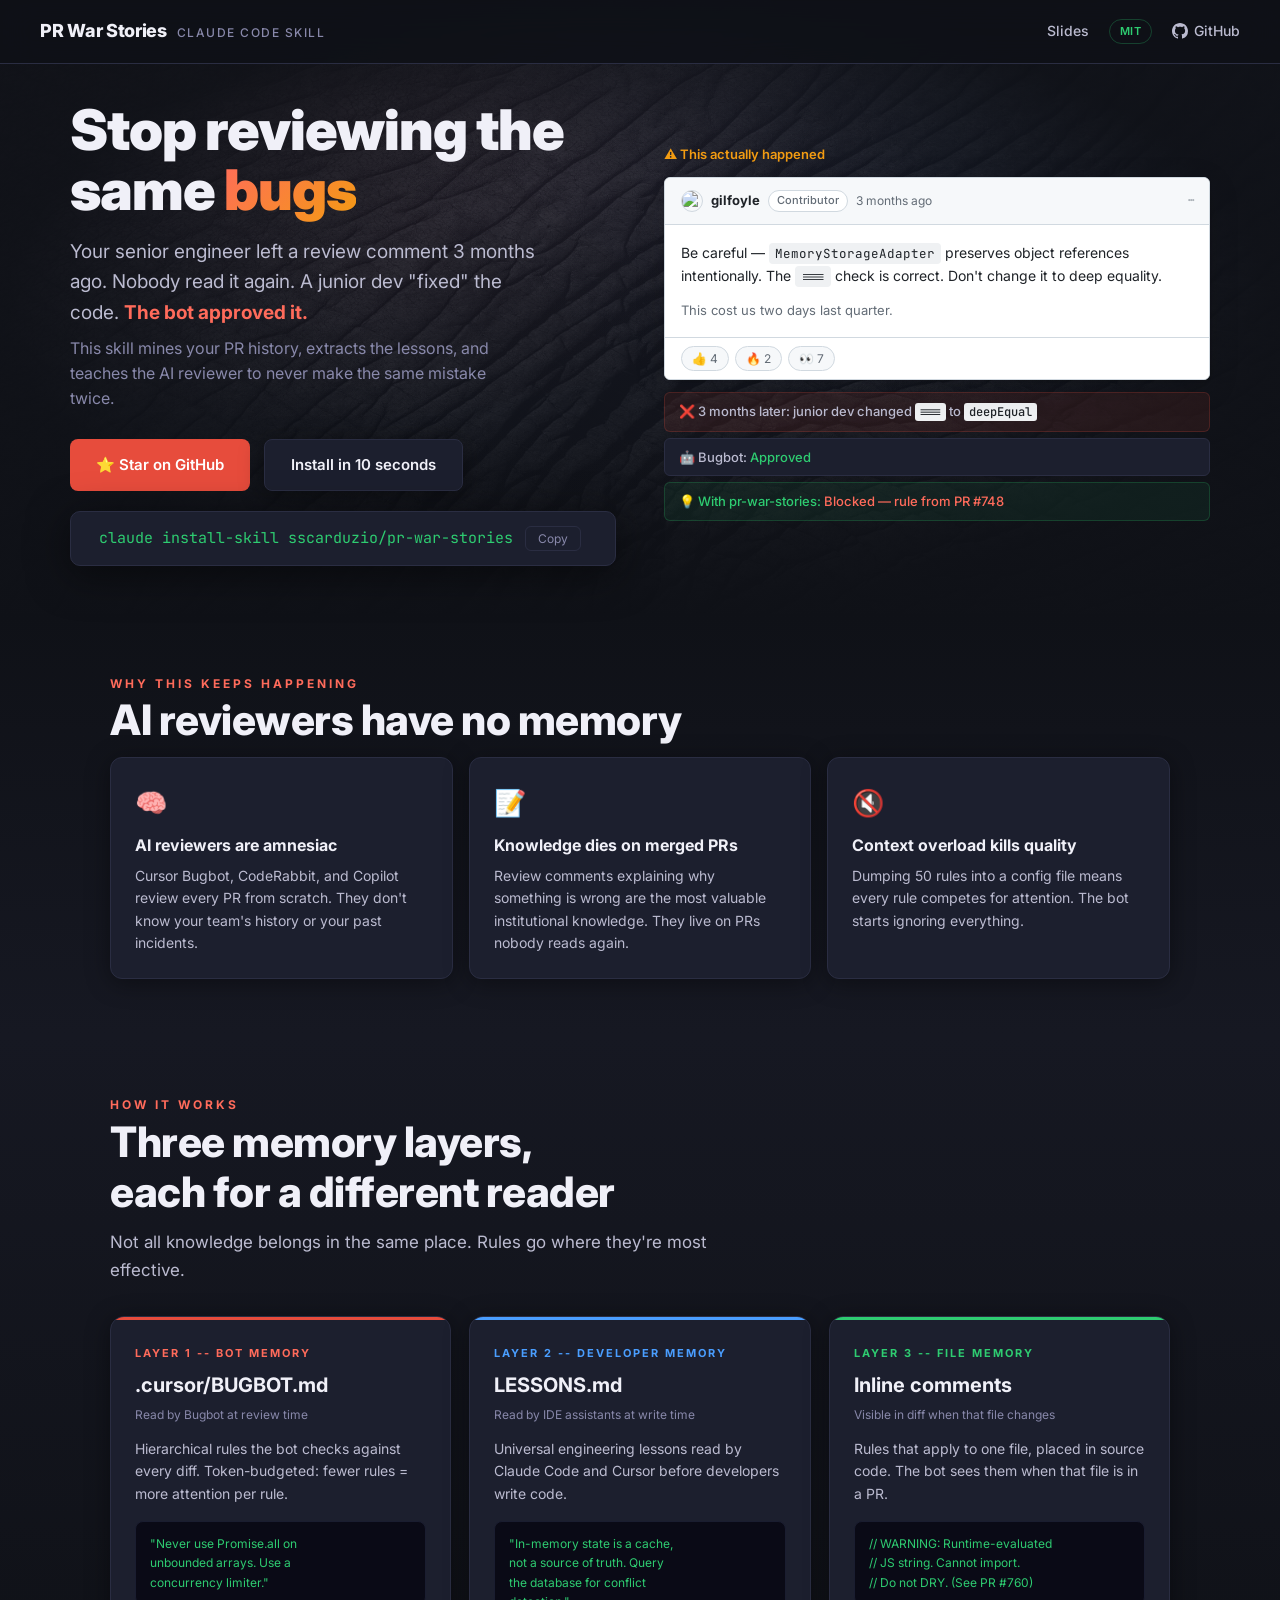
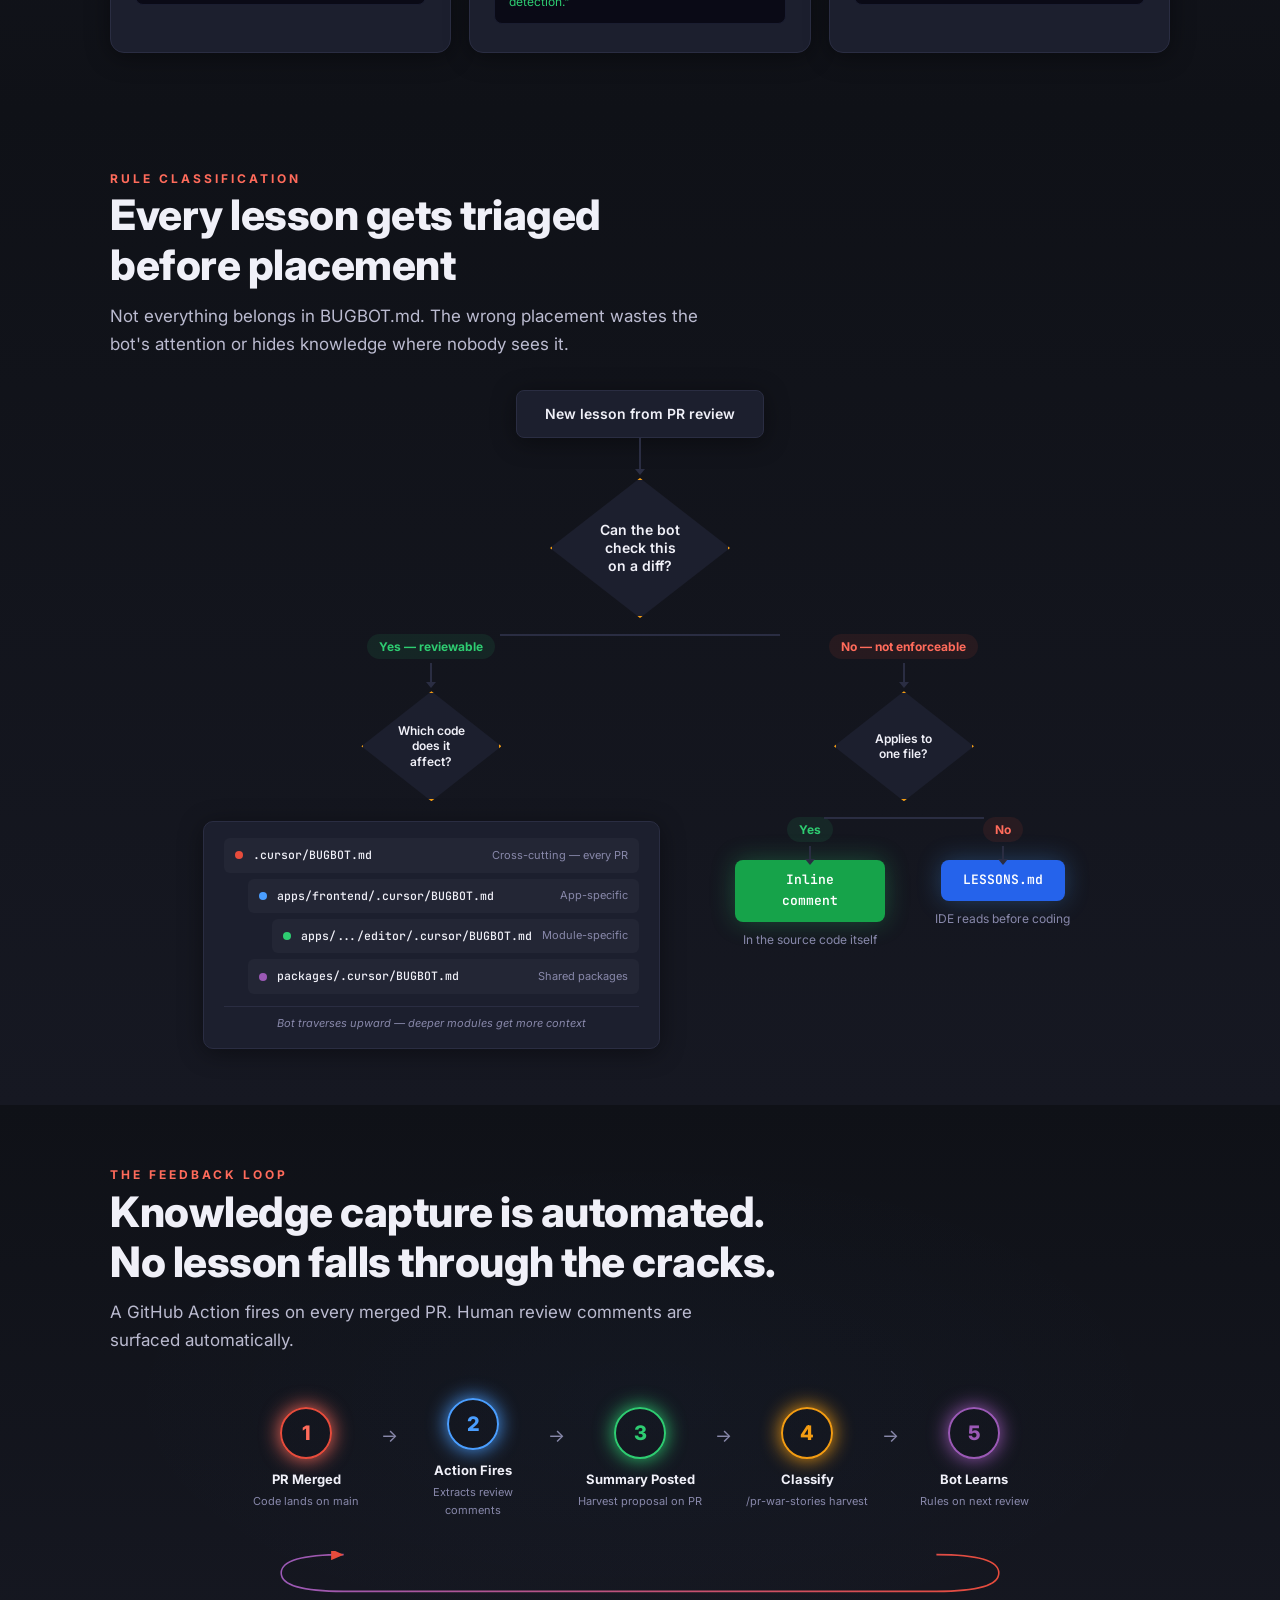
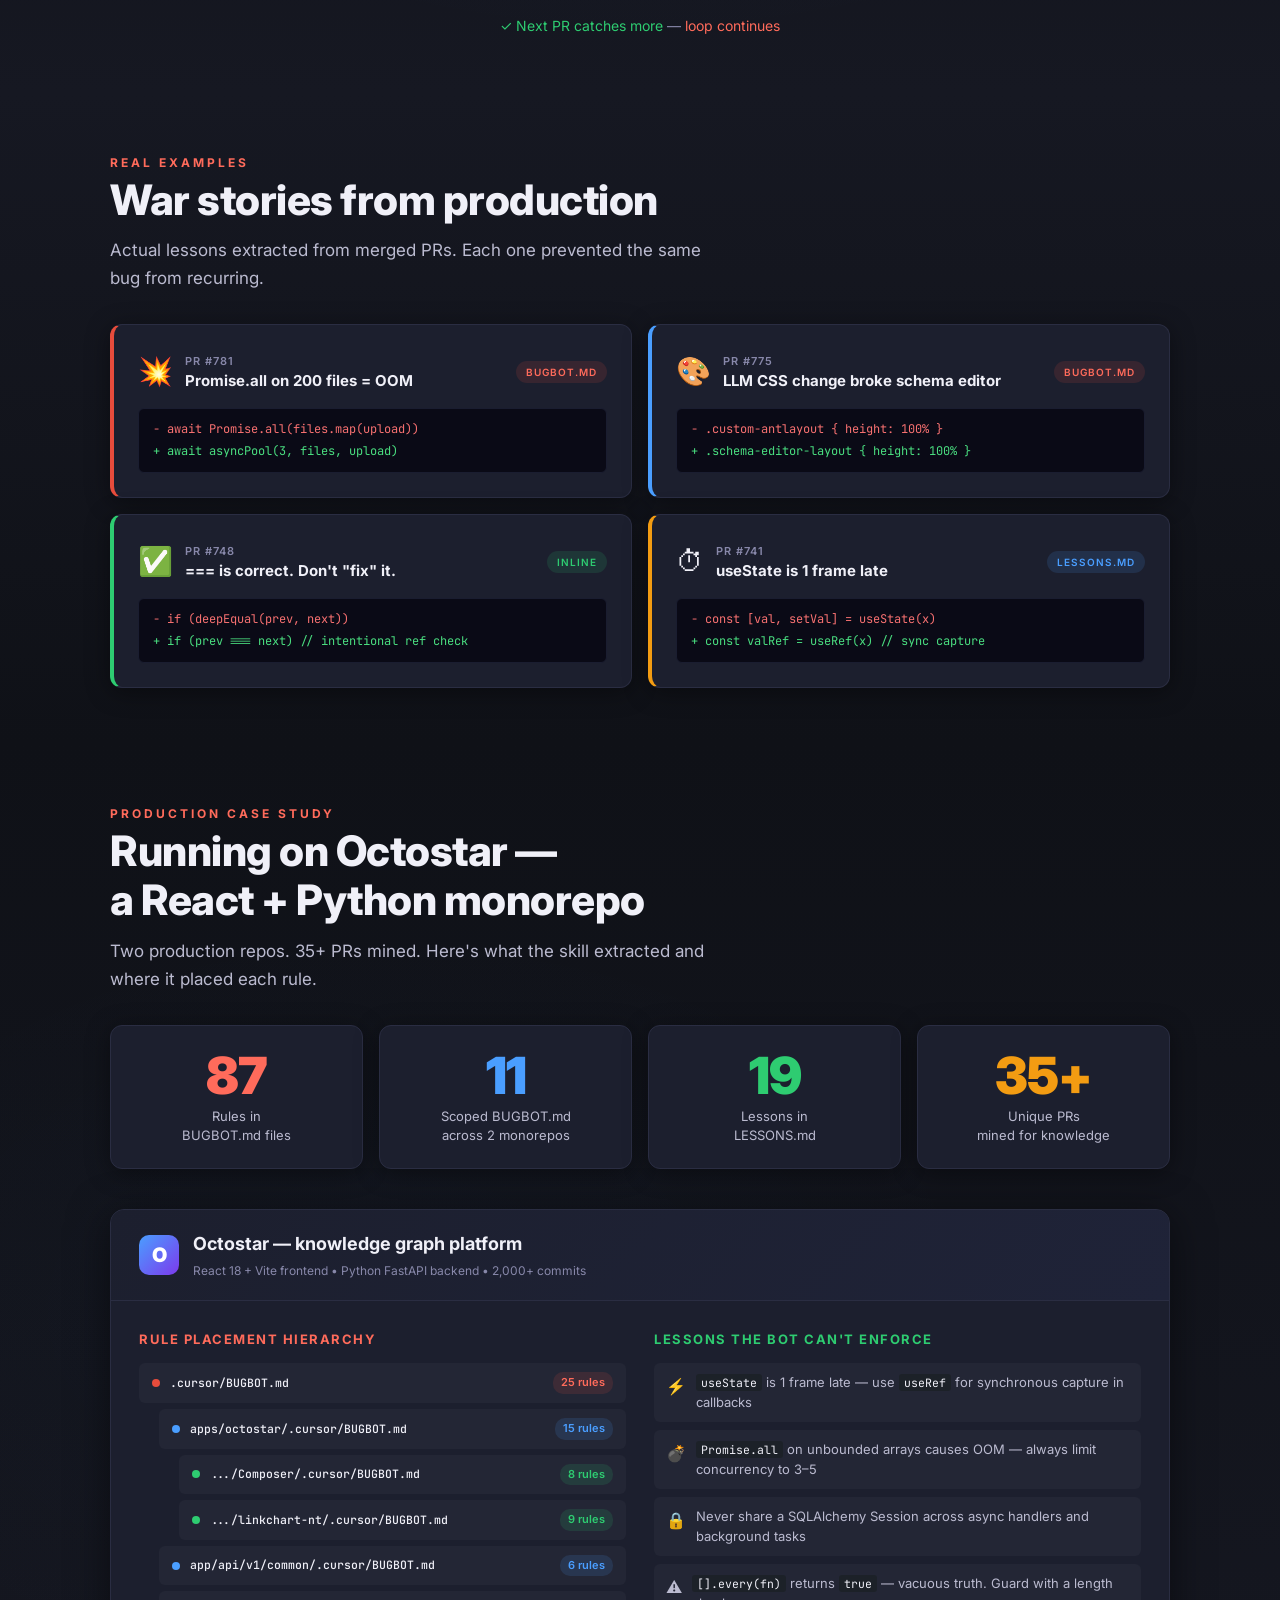
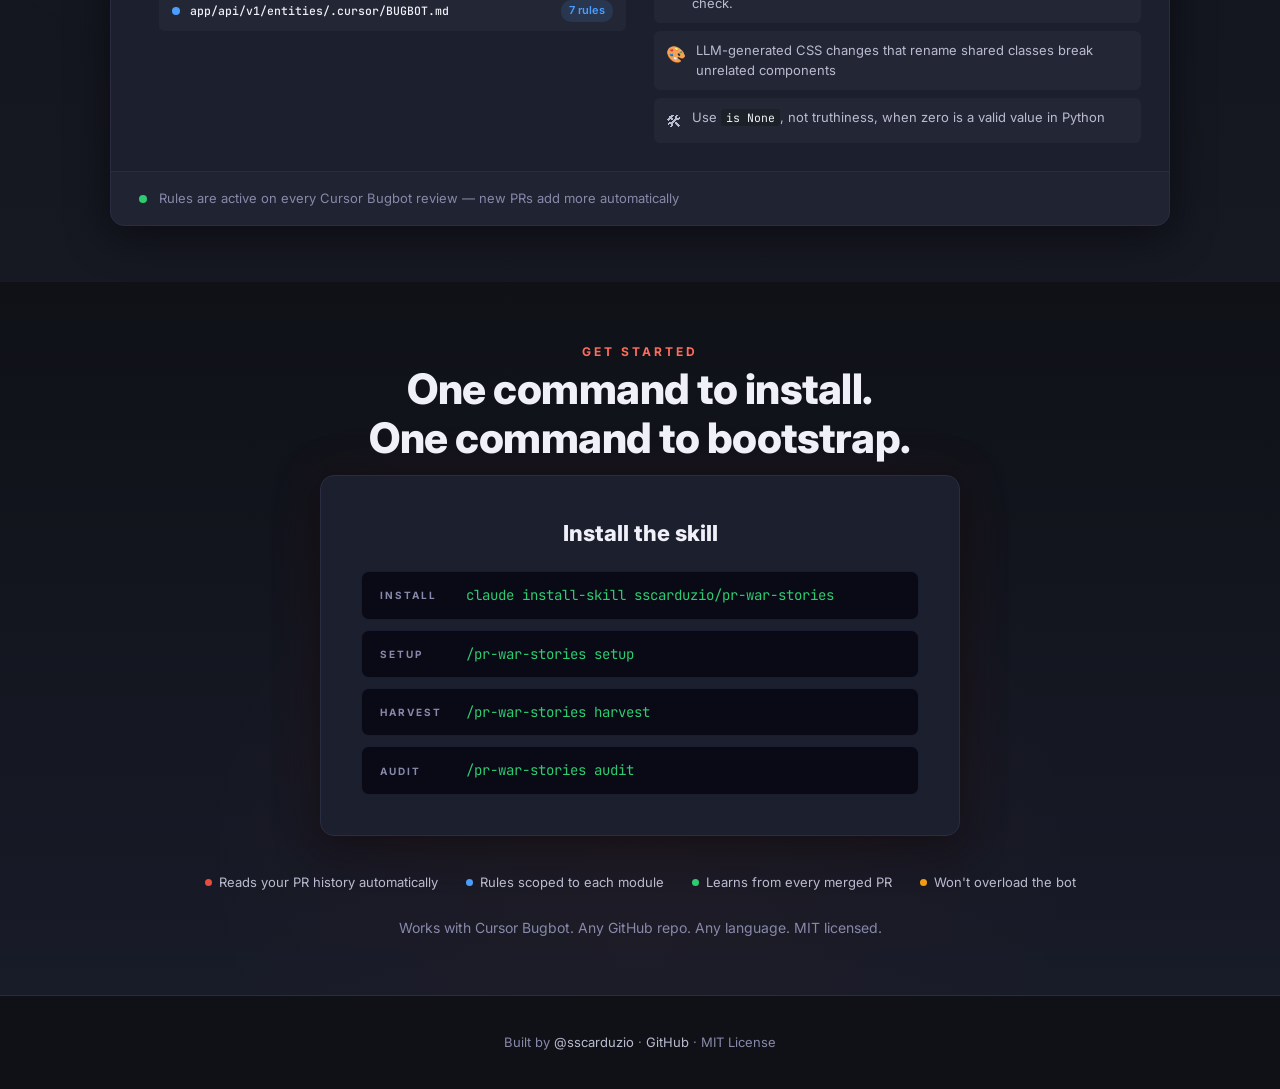
==== docs/index.html @ 87cedf01 "feat: add production case study section with real stats from Octostar - Update presentation slide 8 " ====
<!DOCTYPE html>
<html lang="en">
<head>
<meta charset="UTF-8">
<meta name="viewport" content="width=device-width, initial-scale=1.0">
<title>PR War Stories — Stop reviewing the same bugs</title>
<meta name="description" content="A Claude Code skill that mines your PR history for war stories and teaches your AI reviewer to never let the same bug happen twice.">
<meta property="og:title" content="PR War Stories">
<meta property="og:description" content="Your team already caught it in a PR comment. The AI reviewer approved it anyway. This fixes that -- permanently.">
<meta property="og:type" content="website">
<meta property="og:url" content="https://sscarduzio.github.io/pr-war-stories/">
<link rel="preconnect" href="https://fonts.googleapis.com">
<link href="https://fonts.googleapis.com/css2?family=Inter:wght@400;500;600;700;800;900&family=JetBrains+Mono:wght@400;500;600&display=swap" rel="stylesheet">
<style>
:root {
  --bg: #0f1117;
  --bg-mid: #161822;
  --bg-card: #1c1f2e;
  --bg-card-hover: #222538;
  --border: #2a2d42;
  --red: #e74c3c;
  --red-light: #ff6b5b;
  --blue: #4a9eff;
  --green: #2ecc71;
  --orange: #f39c12;
  --purple: #9b59b6;
  --text: #f0f0f8;
  --text-secondary: #bbbbd0;
  --text-dim: #8888aa;
  --shadow: 0 4px 24px rgba(0,0,0,0.4);
  --shadow-lg: 0 8px 40px rgba(0,0,0,0.5);
  --glow-red: 0 0 60px rgba(231,76,60,0.08);
}

* { margin: 0; padding: 0; box-sizing: border-box; }

body {
  font-family: 'Inter', -apple-system, sans-serif;
  background: var(--bg);
  color: var(--text);
  line-height: 1.6;
  overflow-x: hidden;
}

a { color: var(--blue); text-decoration: none; }
a:hover { text-decoration: underline; }
code, .mono { font-family: 'JetBrains Mono', monospace; }

/* ===== TOP NAV ===== */
.topnav {
  position: fixed;
  top: 0; left: 0; right: 0;
  z-index: 100;
  display: flex;
  align-items: center;
  justify-content: space-between;
  padding: 0 40px;
  height: 64px;
  background: rgba(15,17,23,0.85);
  backdrop-filter: blur(16px) saturate(1.4);
  border-bottom: 1px solid var(--border);
}

.topnav-logo {
  display: flex;
  align-items: baseline;
  gap: 10px;
  text-decoration: none;
}

.topnav-logo:hover { text-decoration: none; }

.topnav-logo .name {
  font-size: 18px;
  font-weight: 800;
  color: var(--text);
  letter-spacing: -0.3px;
}

.topnav-logo .sub {
  font-size: 12px;
  font-weight: 500;
  color: var(--text-dim);
  letter-spacing: 1.5px;
  text-transform: uppercase;
}

.topnav-right {
  display: flex;
  align-items: center;
  gap: 20px;
}

.topnav-right a {
  color: var(--text-secondary);
  font-size: 14px;
  font-weight: 500;
  display: inline-flex;
  align-items: center;
  gap: 6px;
}

.topnav-right a:hover { color: var(--text); text-decoration: none; }

.topnav-right .badge {
  font-size: 11px;
  font-weight: 600;
  color: var(--green);
  border: 1px solid #2ecc7144;
  padding: 3px 10px;
  border-radius: 100px;
  letter-spacing: 0.5px;
}

/* ===== HERO ===== */
.hero {
  padding: 100px 24px 48px;
  position: relative;
  background:
    radial-gradient(ellipse at 50% 50%, transparent 30%, rgba(15,17,23,0.92) 70%),
    radial-gradient(ellipse at 25% 0%, #e74c3c10 0%, transparent 50%),
    radial-gradient(ellipse at 75% 0%, #4a9eff08 0%, transparent 50%),
    linear-gradient(180deg, rgba(24,27,40,0.85) 0%, rgba(15,17,23,0.95) 100%),
    url('elephantskin.jpg') center/cover no-repeat;
}

.hero-split {
  max-width: 1140px;
  margin: 0 auto;
  display: grid;
  grid-template-columns: 1fr 1fr;
  gap: 48px;
  align-items: center;
}

.hero-left { display: flex; flex-direction: column; }
.hero-right { display: flex; flex-direction: column; gap: 12px; }

.hero-evidence-label {
  font-size: 13px;
  font-weight: 600;
  color: var(--orange);
}

.hero-verdict { display: flex; flex-direction: column; gap: 6px; }

.verdict-line {
  font-size: 13px;
  padding: 8px 14px;
  border-radius: 6px;
  font-weight: 500;
}

.verdict-line code {
  background: #eff1f3;
  border-radius: 3px;
  padding: 1px 5px;
  font-size: 12px;
  color: #1f2328;
}

.verdict-bad { background: #e74c3c18; color: var(--text-secondary); border: 1px solid #e74c3c33; }
.verdict-worse { background: var(--bg-card); color: var(--text-secondary); border: 1px solid var(--border); }
.verdict-fix { background: #2ecc7112; color: var(--green); border: 1px solid #2ecc7133; }

@media (max-width: 900px) {
  .hero-split { grid-template-columns: 1fr; gap: 32px; }
  .hero-left { align-items: center; text-align: center; }
}

.hero h1 {
  font-size: clamp(32px, 4.5vw, 56px);
  font-weight: 900;
  line-height: 1.08;
  margin-bottom: 16px;
  letter-spacing: -1px;
}

.hero h1 .highlight {
  background: linear-gradient(135deg, var(--red-light), var(--orange));
  -webkit-background-clip: text;
  -webkit-text-fill-color: transparent;
  background-clip: text;
}

.hero-sub {
  font-size: clamp(16px, 1.6vw, 19px);
  color: var(--text-secondary);
  max-width: 480px;
  margin-bottom: 8px;
  line-height: 1.6;
}

.hero-sub-sm {
  font-size: clamp(14px, 1.3vw, 16px);
  color: var(--text-dim);
  max-width: 440px;
  margin-bottom: 28px;
  line-height: 1.55;
}

.hero-cta {
  display: flex;
  gap: 14px;
  flex-wrap: wrap;
  margin-bottom: 20px;
}

.btn {
  display: inline-flex;
  align-items: center;
  gap: 8px;
  padding: 13px 26px;
  border-radius: 8px;
  font-size: 15px;
  font-weight: 600;
  border: none;
  cursor: pointer;
  transition: all 0.2s;
}

.btn-primary { background: var(--red); color: white; }
.btn-primary:hover { background: var(--red-light); text-decoration: none; }

.btn-secondary {
  background: var(--bg-card);
  color: var(--text);
  border: 1px solid var(--border);
  box-shadow: var(--shadow);
}
.btn-secondary:hover { border-color: var(--text-dim); text-decoration: none; }

.hero-install {
  background: var(--bg-card);
  border: 1px solid var(--border);
  border-radius: 10px;
  padding: 14px 28px;
  display: inline-flex;
  align-items: center;
  gap: 12px;
  box-shadow: var(--shadow-lg);
}

.hero-install code { font-size: 15px; color: var(--green); }

.hero-install .copy-btn {
  background: none;
  border: 1px solid var(--border);
  color: var(--text-dim);
  padding: 4px 12px;
  border-radius: 6px;
  cursor: pointer;
  font-size: 12px;
  font-family: 'Inter', sans-serif;
  transition: all 0.2s;
}
.hero-install .copy-btn:hover { border-color: var(--text-secondary); color: var(--text); }

/* ===== SECTIONS ===== */
section { padding: 56px 24px; }

.container { max-width: 1060px; margin: 0 auto; }

.section-label {
  font-size: 12px;
  font-weight: 700;
  letter-spacing: 3px;
  text-transform: uppercase;
  color: var(--red-light);
  margin-bottom: 10px;
}

.section-title {
  font-size: clamp(26px, 3.5vw, 42px);
  font-weight: 800;
  margin-bottom: 12px;
  line-height: 1.18;
  letter-spacing: -0.5px;
}

.section-desc {
  font-size: 17px;
  color: var(--text-secondary);
  max-width: 600px;
  margin-bottom: 32px;
  line-height: 1.65;
}

/* ===== PROBLEM ===== */
.problem-section {
  background: linear-gradient(180deg, var(--bg) 0%, var(--bg-mid) 100%);
}

/* GitHub PR comment — light theme simulation */
.gh-comment-wrapper {
  display: flex;
  gap: 28px;
  align-items: stretch;
  margin-bottom: 40px;
  max-width: 900px;
}

.gh-comment {
  flex: 1;
  border: 1px solid #d1d9e0;
  border-radius: 6px;
  background: #ffffff;
  overflow: hidden;
  box-shadow: 0 1px 3px rgba(0,0,0,0.08), 0 8px 32px rgba(0,0,0,0.12);
  position: relative;
}

/* The little triangle nub on the left */
.gh-comment::before {
  content: '';
  position: absolute;
  top: 18px;
  left: -8px;
  width: 14px;
  height: 14px;
  background: #f6f8fa;
  border-left: 1px solid #d1d9e0;
  border-bottom: 1px solid #d1d9e0;
  transform: rotate(45deg);
}

.gh-comment-header {
  display: flex;
  align-items: center;
  gap: 8px;
  padding: 10px 16px;
  background: #f6f8fa;
  border-bottom: 1px solid #d1d9e0;
  font-size: 13px;
  position: relative;
  z-index: 1;
}

.gh-avatar {
  width: 22px;
  height: 22px;
  border-radius: 50%;
  border: 1px solid #d1d9e0;
}

.gh-username {
  font-weight: 700;
  color: #1f2328;
}

.gh-badge {
  font-size: 11px;
  font-weight: 500;
  color: #636c76;
  border: 1px solid #d1d9e0;
  border-radius: 12px;
  padding: 1px 8px;
  background: #ffffff;
}

.gh-time {
  color: #636c76;
  font-size: 12px;
}

.gh-dots {
  margin-left: auto;
  color: #acb2b9;
  cursor: default;
  letter-spacing: -2px;
  font-size: 16px;
}

.gh-comment-body {
  padding: 16px;
  font-size: 14px;
  color: #1f2328;
  line-height: 1.65;
}

.gh-comment-body code {
  background: #eff1f3;
  border-radius: 4px;
  padding: 2px 6px;
  font-size: 12.5px;
  color: #1f2328;
}

.gh-comment-body .gh-aside-text {
  margin-top: 12px;
  color: #636c76;
  font-size: 13px;
}

.gh-comment-footer {
  padding: 8px 16px;
  border-top: 1px solid #d1d9e0;
  display: flex;
  gap: 6px;
  background: #ffffff;
}

.gh-reaction {
  font-size: 12px;
  color: #636c76;
  background: #f6f8fa;
  border: 1px solid #d1d9e0;
  border-radius: 100px;
  padding: 2px 10px;
  cursor: default;
  transition: border-color 0.15s;
}

.gh-reaction:hover { border-color: #0969da; }

/* Aside callout */
.gh-comment-aside {
  max-width: 240px;
  display: flex;
  flex-direction: column;
  justify-content: center;
  gap: 12px;
  padding: 20px 24px;
  background: var(--bg-card);
  border: 1px solid var(--border);
  border-left: 3px solid var(--red);
  border-radius: 8px;
  box-shadow: var(--shadow);
}

.gh-comment-aside svg { flex-shrink: 0; }

.gh-comment-aside p {
  font-size: 14px;
  color: var(--text-secondary);
  line-height: 1.6;
}

.gh-comment-aside code {
  background: #1c2128;
  border-radius: 3px;
  padding: 1px 5px;
  font-size: 12px;
  color: var(--text);
}

@media (max-width: 768px) {
  .gh-comment-wrapper { flex-direction: column; gap: 16px; }
  .gh-comment-aside { max-width: 100%; }
  .gh-comment::before { display: none; }
}

.problem-grid {
  display: grid;
  grid-template-columns: repeat(3, 1fr);
  gap: 16px;
}

@media (max-width: 768px) {
  .problem-grid { grid-template-columns: 1fr; }
}

.problem-card {
  background: var(--bg-card);
  border: 1px solid var(--border);
  border-radius: 12px;
  padding: 24px;
  box-shadow: var(--shadow);
  transition: all 0.25s ease;
}
.problem-card:hover {
  border-color: #e74c3c33;
  box-shadow: var(--shadow-lg), var(--glow-red);
  transform: translateY(-2px);
}

.problem-card .emoji { font-size: 26px; margin-bottom: 10px; }
.problem-card h3 { font-size: 16px; font-weight: 700; margin-bottom: 6px; }
.problem-card p { font-size: 14px; color: var(--text-secondary); line-height: 1.6; }

/* ===== HOW IT WORKS ===== */
.how-section {
  background: linear-gradient(180deg, var(--bg-mid) 0%, var(--bg) 100%);
}

.layers-grid {
  display: grid;
  grid-template-columns: repeat(3, 1fr);
  gap: 18px;
}

@media (max-width: 768px) {
  .layers-grid { grid-template-columns: 1fr; }
}

.layer-card {
  background: var(--bg-card);
  border: 1px solid var(--border);
  border-radius: 14px;
  padding: 28px 24px;
  position: relative;
  overflow: hidden;
  box-shadow: var(--shadow);
  transition: all 0.25s ease;
}
.layer-card:hover {
  transform: translateY(-3px);
  box-shadow: var(--shadow-lg);
  border-color: #4a9eff33;
}

.layer-card::before {
  content: '';
  position: absolute;
  top: 0; left: 0; right: 0;
  height: 3px;
}

.layer-card.l1::before { background: var(--red); }
.layer-card.l2::before { background: var(--blue); }
.layer-card.l3::before { background: var(--green); }

.layer-card .layer-num {
  font-size: 11px;
  font-weight: 700;
  letter-spacing: 2px;
  text-transform: uppercase;
  margin-bottom: 6px;
}

.layer-card.l1 .layer-num { color: var(--red-light); }
.layer-card.l2 .layer-num { color: var(--blue); }
.layer-card.l3 .layer-num { color: var(--green); }

.layer-card h3 { font-size: 20px; font-weight: 700; margin-bottom: 4px; }

.layer-card .when {
  font-size: 12px;
  color: var(--text-dim);
  margin-bottom: 14px;
}

.layer-card p { font-size: 14px; color: var(--text-secondary); margin-bottom: 16px; line-height: 1.6; }

.layer-card .example-box {
  background: #0a0a16;
  border: 1px solid #1a1d30;
  border-radius: 8px;
  padding: 12px 14px;
  font-size: 12px;
  color: var(--green);
  line-height: 1.6;
  white-space: pre-wrap;
}

/* ===== CLASSIFICATION FLOW ===== */
.classify-section {
  background: linear-gradient(180deg, var(--bg) 0%, var(--bg-mid) 100%);
}

.flow-diagram {
  display: flex;
  flex-direction: column;
  align-items: center;
  gap: 0;
  max-width: 760px;
  margin: 0 auto;
}

.flow-start { display: flex; justify-content: center; }

.flow-node {
  padding: 12px 28px;
  border-radius: 8px;
  font-size: 14px;
  font-weight: 600;
  text-align: center;
}

.flow-entry {
  background: var(--bg-card);
  border: 1px solid var(--border);
  color: var(--text);
  box-shadow: var(--shadow);
}

.flow-dest {
  color: #fff;
  font-family: 'JetBrains Mono', monospace;
  font-size: 13px;
  padding: 10px 22px;
}

.flow-dest.red { background: var(--red); box-shadow: 0 0 24px rgba(231,76,60,0.3); }
.flow-dest.blue { background: #2563eb; box-shadow: 0 0 24px rgba(74,158,255,0.3); }
.flow-dest.green { background: #16a34a; box-shadow: 0 0 24px rgba(46,204,113,0.3); }

.flow-example {
  font-size: 12px;
  color: var(--text-dim);
  margin-top: 8px;
  text-align: center;
}

.flow-arrow-down {
  width: 2px;
  height: 32px;
  background: var(--border);
  position: relative;
  margin: 0 auto;
}

.flow-arrow-down::after {
  content: '';
  position: absolute;
  bottom: -5px;
  left: -4px;
  border-left: 5px solid transparent;
  border-right: 5px solid transparent;
  border-top: 6px solid var(--border);
}

.flow-arrow-down.small { height: 20px; }
.flow-arrow-down.tiny { height: 14px; }

.flow-decision {
  display: flex;
  justify-content: center;
  margin: 8px 0;
}

.flow-diamond {
  background: var(--bg-card);
  border: 2px solid var(--orange);
  transform: rotate(0deg);
  padding: 20px 32px;
  font-size: 14px;
  font-weight: 600;
  color: var(--text);
  text-align: center;
  line-height: 1.3;
  clip-path: polygon(50% 0%, 100% 50%, 50% 100%, 0% 50%);
  width: 180px;
  height: 140px;
  display: flex;
  align-items: center;
  justify-content: center;
  box-shadow: 0 0 30px rgba(243,156,18,0.1);
}

.flow-diamond.small {
  width: 140px;
  height: 110px;
  font-size: 12px;
  padding: 16px 24px;
}

.flow-branches {
  display: flex;
  gap: 80px;
  justify-content: center;
  margin-top: 8px;
  position: relative;
}

/* Horizontal connector line */
.flow-branches::before {
  content: '';
  position: absolute;
  top: 0;
  left: 50%;
  transform: translateX(-50%);
  width: 280px;
  height: 2px;
  background: var(--border);
}

.flow-branch {
  display: flex;
  flex-direction: column;
  align-items: center;
  gap: 0;
  min-width: 140px;
}

.flow-label-yes, .flow-label-no {
  font-size: 12px;
  font-weight: 700;
  padding: 3px 12px;
  border-radius: 100px;
  margin-bottom: 4px;
}

.flow-label-yes { color: var(--green); background: #2ecc7118; }
.flow-label-no { color: var(--red-light); background: #e74c3c18; }

.flow-decision-2 {
  display: flex;
  justify-content: center;
  margin: 8px 0;
}

.flow-sub-branches {
  display: flex;
  gap: 48px;
  justify-content: center;
  margin-top: 8px;
  position: relative;
}

.flow-sub-branches::before {
  content: '';
  position: absolute;
  top: 0;
  left: 50%;
  transform: translateX(-50%);
  width: 160px;
  height: 2px;
  background: var(--border);
}

/* Scope tree inside the "Yes" branch */
.flow-scope-tree {
  background: var(--bg-card);
  border: 1px solid var(--border);
  border-radius: 10px;
  padding: 16px 20px;
  margin-top: 12px;
  display: flex;
  flex-direction: column;
  gap: 6px;
  box-shadow: var(--shadow);
  min-width: 320px;
}

.flow-scope-row {
  display: flex;
  align-items: center;
  gap: 10px;
  padding: 7px 10px;
  border-radius: 6px;
  background: rgba(255,255,255,0.03);
  border: 1px solid transparent;
  transition: all 0.2s;
}

.flow-scope-row:hover {
  border-color: var(--border);
  background: rgba(255,255,255,0.06);
}

.flow-scope-row.indent { margin-left: 24px; }
.flow-scope-row.indent-2 { margin-left: 48px; }

.flow-scope-dot {
  width: 8px;
  height: 8px;
  border-radius: 50%;
  flex-shrink: 0;
}

.flow-scope-file {
  font-family: 'JetBrains Mono', monospace;
  font-size: 11.5px;
  color: var(--text);
  font-weight: 500;
  white-space: nowrap;
}

.flow-scope-label {
  font-size: 11px;
  color: var(--text-dim);
  margin-left: auto;
  white-space: nowrap;
}

.flow-scope-note {
  font-size: 11px;
  color: var(--text-dim);
  text-align: center;
  margin-top: 6px;
  padding-top: 8px;
  border-top: 1px solid var(--border);
  font-style: italic;
}

@media (max-width: 768px) {
  .flow-branches, .flow-sub-branches { flex-direction: column; gap: 24px; align-items: center; }
  .flow-branches::before, .flow-sub-branches::before { display: none; }
  .flow-diamond { width: 150px; height: 120px; font-size: 12px; }
  .flow-scope-tree { min-width: unset; }
  .flow-scope-file { font-size: 10px; }
}

/* ===== LOOP ===== */
.loop-section {
  background:
    radial-gradient(ellipse at 50% 50%, #4a9eff06 0%, transparent 60%),
    linear-gradient(180deg, var(--bg) 0%, var(--bg-mid) 100%);
}

.loop-visual {
  display: flex;
  align-items: center;
  justify-content: center;
  gap: 0;
  flex-wrap: wrap;
  margin-bottom: 20px;
}

.loop-node {
  display: flex;
  flex-direction: column;
  align-items: center;
  text-align: center;
  width: 150px;
  padding: 12px 6px;
}

.loop-node .num {
  width: 52px;
  height: 52px;
  border-radius: 50%;
  display: flex;
  align-items: center;
  justify-content: center;
  font-size: 20px;
  font-weight: 800;
  margin-bottom: 10px;
  border: 2px solid;
  box-shadow: 0 0 20px currentColor;
}

.loop-node:nth-child(1) .num { border-color: var(--red); color: var(--red-light); }
.loop-node:nth-child(3) .num { border-color: var(--blue); color: var(--blue); }
.loop-node:nth-child(5) .num { border-color: var(--green); color: var(--green); }
.loop-node:nth-child(7) .num { border-color: var(--orange); color: var(--orange); }
.loop-node:nth-child(9) .num { border-color: var(--purple); color: var(--purple); }

.loop-node h4 { font-size: 13px; font-weight: 700; margin-bottom: 3px; }
.loop-node p { font-size: 11px; color: var(--text-dim); }

.loop-connector { font-size: 18px; color: var(--text-dim); padding-bottom: 44px; }

.loop-curve { max-width: 780px; margin: 0 auto 12px; }
.loop-curve svg { width: 100%; height: 44px; }

.loop-label { text-align: center; font-size: 14px; color: var(--text-dim); }

/* ===== WAR STORIES ===== */
.stories-section { background: linear-gradient(180deg, var(--bg-mid) 0%, var(--bg) 100%); }

.stories-grid {
  display: grid;
  grid-template-columns: repeat(2, 1fr);
  gap: 16px;
}

@media (max-width: 768px) {
  .stories-grid { grid-template-columns: 1fr; }
}

.story-card {
  background: var(--bg-card);
  border: 1px solid var(--border);
  border-radius: 12px;
  padding: 24px;
  border-left: 4px solid;
  box-shadow: var(--shadow);
  transition: all 0.25s ease;
}
.story-card:hover { transform: translateY(-2px); box-shadow: var(--shadow-lg); }

.story-card:nth-child(1) { border-left-color: var(--red); }
.story-card:nth-child(2) { border-left-color: var(--blue); }
.story-card:nth-child(3) { border-left-color: var(--green); }
.story-card:nth-child(4) { border-left-color: var(--orange); }

.story-header {
  display: flex;
  align-items: center;
  gap: 12px;
  margin-bottom: 14px;
}

.story-icon { font-size: 28px; flex-shrink: 0; }

.story-header .pr {
  font-size: 11px;
  font-weight: 600;
  letter-spacing: 1px;
  text-transform: uppercase;
  color: var(--text-dim);
}

.story-header h3 { font-size: 15px; font-weight: 700; line-height: 1.3; }

.story-header .placed { margin-left: auto; white-space: nowrap; }

.story-card .placed {
  display: inline-block;
  font-size: 10px;
  font-weight: 600;
  padding: 3px 10px;
  border-radius: 12px;
  text-transform: uppercase;
  letter-spacing: 1px;
}

.story-diff {
  background: #0a0a16;
  border: 1px solid #1a1d30;
  border-radius: 6px;
  padding: 10px 14px;
  font-family: 'JetBrains Mono', monospace;
  font-size: 12px;
  line-height: 1.8;
}

.diff-bad { color: #f87171; }
.diff-good { color: #4ade80; }

.placed.bugbot { background: #e74c3c22; color: var(--red-light); }
.placed.lessons { background: #4a9eff22; color: var(--blue); }
.placed.inline { background: #2ecc7122; color: var(--green); }

/* ===== CASE STUDY ===== */
.casestudy-section {
  background:
    radial-gradient(ellipse at 30% 50%, #4a9eff06 0%, transparent 50%),
    linear-gradient(180deg, var(--bg) 0%, var(--bg-mid) 100%);
}

.stats-bar {
  display: grid;
  grid-template-columns: repeat(4, 1fr);
  gap: 16px;
  margin-bottom: 40px;
}

@media (max-width: 768px) {
  .stats-bar { grid-template-columns: repeat(2, 1fr); }
}

.stat-tile {
  background: var(--bg-card);
  border: 1px solid var(--border);
  border-radius: 12px;
  padding: 24px 20px;
  text-align: center;
  box-shadow: var(--shadow);
  transition: all 0.25s ease;
}
.stat-tile:hover {
  transform: translateY(-2px);
  box-shadow: var(--shadow-lg);
}

.stat-tile .big {
  font-size: clamp(36px, 4vw, 52px);
  font-weight: 900;
  line-height: 1;
  margin-bottom: 6px;
  letter-spacing: -1px;
}

.stat-tile .desc {
  font-size: 13px;
  color: var(--text-secondary);
  line-height: 1.4;
}

.case-card {
  background: var(--bg-card);
  border: 1px solid var(--border);
  border-radius: 14px;
  overflow: hidden;
  box-shadow: var(--shadow-lg);
}

.case-header {
  display: flex;
  align-items: center;
  gap: 14px;
  padding: 20px 28px;
  background: linear-gradient(135deg, var(--bg-card) 0%, #1f2338 100%);
  border-bottom: 1px solid var(--border);
}

.case-header .logo-mark {
  width: 40px;
  height: 40px;
  border-radius: 10px;
  background: linear-gradient(135deg, #4a9eff 0%, #7c3aed 100%);
  display: flex;
  align-items: center;
  justify-content: center;
  font-size: 20px;
  font-weight: 900;
  color: white;
  flex-shrink: 0;
}

.case-header h3 {
  font-size: 18px;
  font-weight: 700;
}

.case-header .case-meta {
  font-size: 12px;
  color: var(--text-dim);
  margin-top: 2px;
}

.case-body {
  padding: 28px;
  display: grid;
  grid-template-columns: 1fr 1fr;
  gap: 28px;
}

@media (max-width: 768px) {
  .case-body { grid-template-columns: 1fr; }
}

.case-col h4 {
  font-size: 13px;
  font-weight: 700;
  text-transform: uppercase;
  letter-spacing: 1.5px;
  margin-bottom: 14px;
}

.case-col h4.red { color: var(--red-light); }
.case-col h4.green { color: var(--green); }
.case-col h4.blue { color: var(--blue); }
.case-col h4.orange { color: var(--orange); }

.case-tree {
  display: flex;
  flex-direction: column;
  gap: 6px;
}

.case-tree-row {
  display: flex;
  align-items: center;
  gap: 10px;
  padding: 8px 12px;
  background: rgba(255,255,255,0.03);
  border-radius: 6px;
  border: 1px solid transparent;
  transition: all 0.2s;
}

.case-tree-row:hover {
  border-color: var(--border);
  background: rgba(255,255,255,0.06);
}

.case-tree-row .dot {
  width: 8px;
  height: 8px;
  border-radius: 50%;
  flex-shrink: 0;
}

.case-tree-row .file {
  font-family: 'JetBrains Mono', monospace;
  font-size: 11.5px;
  color: var(--text);
  font-weight: 500;
}

.case-tree-row .count {
  margin-left: auto;
  font-size: 11px;
  font-weight: 600;
  padding: 2px 8px;
  border-radius: 10px;
  white-space: nowrap;
}

.case-tree-row .count.red { background: #e74c3c22; color: var(--red-light); }
.case-tree-row .count.blue { background: #4a9eff22; color: var(--blue); }
.case-tree-row .count.green { background: #2ecc7122; color: var(--green); }

.case-tree-row.indent { margin-left: 20px; }
.case-tree-row.indent-2 { margin-left: 40px; }

.case-lessons {
  display: flex;
  flex-direction: column;
  gap: 8px;
}

.case-lesson {
  display: flex;
  align-items: flex-start;
  gap: 10px;
  padding: 10px 12px;
  background: rgba(255,255,255,0.03);
  border-radius: 6px;
  font-size: 13px;
  color: var(--text-secondary);
  line-height: 1.5;
}

.case-lesson .icon {
  font-size: 16px;
  flex-shrink: 0;
  margin-top: 1px;
}

.case-lesson code {
  background: #1c2128;
  border-radius: 3px;
  padding: 1px 5px;
  font-size: 11.5px;
  color: var(--text);
}

.case-footer {
  padding: 16px 28px;
  border-top: 1px solid var(--border);
  display: flex;
  align-items: center;
  gap: 12px;
  font-size: 13px;
  color: var(--text-dim);
  background: rgba(255,255,255,0.015);
}

.case-footer .pulse {
  width: 8px;
  height: 8px;
  border-radius: 50%;
  background: var(--green);
  animation: pulse 2s infinite;
}

@keyframes pulse {
  0%, 100% { opacity: 1; box-shadow: 0 0 0 0 rgba(46,204,113,0.4); }
  50% { opacity: 0.8; box-shadow: 0 0 0 6px rgba(46,204,113,0); }
}

/* ===== INSTALL ===== */
.install-section {
  background:
    radial-gradient(ellipse at 50% 80%, #e74c3c08 0%, transparent 50%),
    linear-gradient(180deg, var(--bg) 0%, #181b28 100%);
  text-align: center;
}

.install-box {
  background: var(--bg-card);
  border: 1px solid var(--border);
  border-radius: 14px;
  padding: 40px;
  max-width: 640px;
  margin: 0 auto 36px;
  box-shadow: var(--shadow-lg), var(--glow-red);
}

.install-box h3 { font-size: 22px; font-weight: 800; margin-bottom: 20px; }

.install-cmd { display: flex; flex-direction: column; gap: 10px; }

.install-row {
  display: flex;
  align-items: center;
  gap: 14px;
  background: #0a0a16;
  border: 1px solid #1a1d30;
  padding: 12px 18px;
  border-radius: 8px;
  text-align: left;
}

.install-row .label {
  font-size: 10px;
  font-weight: 700;
  text-transform: uppercase;
  letter-spacing: 2px;
  color: var(--text-dim);
  min-width: 72px;
}

.install-row code { font-size: 14px; color: var(--green); }

.features-row {
  display: flex;
  gap: 28px;
  justify-content: center;
  flex-wrap: wrap;
  margin-bottom: 24px;
}

.feature-pill {
  display: flex;
  align-items: center;
  gap: 7px;
  font-size: 13px;
  color: var(--text-secondary);
}

.feature-pill .dot {
  width: 7px;
  height: 7px;
  border-radius: 50%;
}

/* ===== FOOTER ===== */
footer {
  padding: 36px 24px;
  text-align: center;
  border-top: 1px solid var(--border);
}

footer p { font-size: 13px; color: var(--text-dim); }
footer a { color: var(--text-secondary); }

/* ===== MOBILE NAV ===== */
@media (max-width: 640px) {
  .topnav { padding: 0 16px; }
  .topnav-logo .name { font-size: 15px; }
  .topnav-logo .sub { display: none; }
  .topnav-right .badge { display: none; }
  .topnav-right a[href*="github"] { display: none; }
}
</style>
</head>
<body>

<!-- TOP NAV -->
<nav class="topnav">
  <a href="/" class="topnav-logo">
    <span class="name">PR War Stories</span>
    <span class="sub">Claude Code Skill</span>
  </a>
  <div class="topnav-right">
    <a href="presentation.html">Slides</a>
    <span class="badge">MIT</span>
    <a href="https://github.com/sscarduzio/pr-war-stories">
      <svg width="16" height="16" viewBox="0 0 24 24" fill="currentColor"><path d="M12 0C5.37 0 0 5.37 0 12c0 5.31 3.435 9.795 8.205 11.385.6.105.825-.255.825-.57 0-.285-.015-1.23-.015-2.235-3.015.555-3.795-.735-4.035-1.41-.135-.345-.72-1.41-1.23-1.695-.42-.225-1.02-.78-.015-.795.945-.015 1.62.87 1.845 1.23 1.08 1.815 2.805 1.305 3.495.99.105-.78.42-1.305.765-1.605-2.67-.3-5.46-1.335-5.46-5.925 0-1.305.465-2.385 1.23-3.225-.12-.3-.54-1.53.12-3.18 0 0 1.005-.315 3.3 1.23.96-.27 1.98-.405 3-.405s2.04.135 3 .405c2.295-1.56 3.3-1.23 3.3-1.23.66 1.65.24 2.88.12 3.18.765.84 1.23 1.905 1.23 3.225 0 4.605-2.805 5.625-5.475 5.925.435.375.81 1.095.81 2.22 0 1.605-.015 2.895-.015 3.3 0 .315.225.69.825.57A12.02 12.02 0 0024 12c0-6.63-5.37-12-12-12z"/></svg>
      GitHub
    </a>
  </div>
</nav>

<!-- HERO -->
<section class="hero">
  <div class="hero-split">
    <div class="hero-left">
      <h1>Stop reviewing the<br>same <span class="highlight">bugs</span></h1>
      <p class="hero-sub">Your senior engineer left a review comment 3 months ago. Nobody read it again. A junior dev "fixed" the code. <strong style="color:var(--red-light)">The bot approved it.</strong></p>
      <p class="hero-sub-sm">This skill mines your PR history, extracts the lessons, and teaches the AI reviewer to never make the same mistake twice.</p>
      <div class="hero-cta">
        <a href="https://github.com/sscarduzio/pr-war-stories" class="btn btn-primary">&#11088; Star on GitHub</a>
        <a href="#install" class="btn btn-secondary">Install in 10 seconds</a>
      </div>
      <div class="hero-install">
        <code id="installCmd">claude install-skill sscarduzio/pr-war-stories</code>
        <button class="copy-btn" onclick="navigator.clipboard.writeText(document.getElementById('installCmd').textContent);this.textContent='Copied!';setTimeout(()=>this.textContent='Copy',2000)">Copy</button>
      </div>
    </div>
    <div class="hero-right">
      <div class="hero-evidence-label">&#9888;&#65039; This actually happened</div>
      <div class="gh-comment">
        <div class="gh-comment-header">
          <img class="gh-avatar" src="https://api.dicebear.com/9.x/bottts-neutral/svg?seed=gilfoyle&backgroundColor=f6f8fa" alt="avatar">
          <span class="gh-username">gilfoyle</span>
          <span class="gh-badge">Contributor</span>
          <span class="gh-time">3 months ago</span>
          <span class="gh-dots">&middot;&middot;&middot;</span>
        </div>
        <div class="gh-comment-body">
          <p>Be careful &mdash; <code>MemoryStorageAdapter</code> preserves object references intentionally. The <code>===</code> check is correct. Don't change it to deep equality.</p>
          <p class="gh-aside-text">This cost us two days last quarter.</p>
        </div>
        <div class="gh-comment-footer">
          <span class="gh-reaction">&#128077; 4</span>
          <span class="gh-reaction">&#128293; 2</span>
          <span class="gh-reaction">&#128064; 7</span>
        </div>
      </div>
      <div class="hero-verdict">
        <div class="verdict-line verdict-bad">&#10060; 3 months later: junior dev changed <code>===</code> to <code>deepEqual</code></div>
        <div class="verdict-line verdict-worse">&#129302; Bugbot: <span style="color:var(--green)">Approved</span></div>
        <div class="verdict-line verdict-fix">&#128161; With pr-war-stories: <span style="color:var(--red-light)">Blocked &mdash; rule from PR #748</span></div>
      </div>
    </div>
  </div>
</section>

<!-- PROBLEM -->
<section class="problem-section">
  <div class="container">
    <span class="section-label">Why this keeps happening</span>
    <h2 class="section-title">AI reviewers have no memory</h2>
    <div class="problem-grid">
      <div class="problem-card">
        <div class="emoji">&#129504;</div>
        <h3>AI reviewers are amnesiac</h3>
        <p>Cursor Bugbot, CodeRabbit, and Copilot review every PR from scratch. They don't know your team's history or your past incidents.</p>
      </div>
      <div class="problem-card">
        <div class="emoji">&#128221;</div>
        <h3>Knowledge dies on merged PRs</h3>
        <p>Review comments explaining why something is wrong are the most valuable institutional knowledge. They live on PRs nobody reads again.</p>
      </div>
      <div class="problem-card">
        <div class="emoji">&#128263;</div>
        <h3>Context overload kills quality</h3>
        <p>Dumping 50 rules into a config file means every rule competes for attention. The bot starts ignoring everything.</p>
      </div>
    </div>
  </div>
</section>

<!-- HOW IT WORKS -->
<section class="how-section">
  <div class="container">
    <span class="section-label">How it works</span>
    <h2 class="section-title">Three memory layers,<br>each for a different reader</h2>
    <p class="section-desc">Not all knowledge belongs in the same place. Rules go where they're most effective.</p>
    <div class="layers-grid">
      <div class="layer-card l1">
        <div class="layer-num">Layer 1 -- Bot memory</div>
        <h3>.cursor/BUGBOT.md</h3>
        <div class="when">Read by Bugbot at review time</div>
        <p>Hierarchical rules the bot checks against every diff. Token-budgeted: fewer rules = more attention per rule.</p>
        <div class="example-box">"Never use Promise.all on
unbounded arrays. Use a
concurrency limiter."</div>
      </div>
      <div class="layer-card l2">
        <div class="layer-num">Layer 2 -- Developer memory</div>
        <h3>LESSONS.md</h3>
        <div class="when">Read by IDE assistants at write time</div>
        <p>Universal engineering lessons read by Claude Code and Cursor before developers write code.</p>
        <div class="example-box">"In-memory state is a cache,
not a source of truth. Query
the database for conflict
detection."</div>
      </div>
      <div class="layer-card l3">
        <div class="layer-num">Layer 3 -- File memory</div>
        <h3>Inline comments</h3>
        <div class="when">Visible in diff when that file changes</div>
        <p>Rules that apply to one file, placed in source code. The bot sees them when that file is in a PR.</p>
        <div class="example-box">// WARNING: Runtime-evaluated
// JS string. Cannot import.
// Do not DRY. (See PR #760)</div>
      </div>
    </div>
  </div>
</section>

<!-- CLASSIFICATION FLOW -->
<section class="classify-section">
  <div class="container">
    <span class="section-label">Rule classification</span>
    <h2 class="section-title">Every lesson gets triaged<br>before placement</h2>
    <p class="section-desc">Not everything belongs in BUGBOT.md. The wrong placement wastes the bot's attention or hides knowledge where nobody sees it.</p>
    <div class="flow-diagram">
      <div class="flow-start">
        <div class="flow-node flow-entry">New lesson from PR review</div>
      </div>
      <div class="flow-arrow-down"></div>
      <div class="flow-decision">
        <div class="flow-diamond">Can the bot<br>check this<br>on a diff?</div>
      </div>
      <div class="flow-branches">
        <div class="flow-branch flow-yes">
          <div class="flow-label-yes">Yes &mdash; reviewable</div>
          <div class="flow-arrow-down small"></div>
          <div class="flow-decision-2">
            <div class="flow-diamond small">Which code<br>does it<br>affect?</div>
          </div>
          <div class="flow-scope-tree">
            <div class="flow-scope-row">
              <div class="flow-scope-dot" style="background:var(--red)"></div>
              <div class="flow-scope-file">.cursor/BUGBOT.md</div>
              <div class="flow-scope-label">Cross-cutting &mdash; every PR</div>
            </div>
            <div class="flow-scope-row indent">
              <div class="flow-scope-dot" style="background:var(--blue)"></div>
              <div class="flow-scope-file">apps/frontend/.cursor/BUGBOT.md</div>
              <div class="flow-scope-label">App-specific</div>
            </div>
            <div class="flow-scope-row indent-2">
              <div class="flow-scope-dot" style="background:var(--green)"></div>
              <div class="flow-scope-file">apps/.../editor/.cursor/BUGBOT.md</div>
              <div class="flow-scope-label">Module-specific</div>
            </div>
            <div class="flow-scope-row indent">
              <div class="flow-scope-dot" style="background:var(--purple)"></div>
              <div class="flow-scope-file">packages/.cursor/BUGBOT.md</div>
              <div class="flow-scope-label">Shared packages</div>
            </div>
            <div class="flow-scope-note">Bot traverses upward &mdash; deeper modules get more context</div>
          </div>
        </div>
        <div class="flow-branch flow-no">
          <div class="flow-label-no">No &mdash; not enforceable</div>
          <div class="flow-arrow-down small"></div>
          <div class="flow-decision-2">
            <div class="flow-diamond small">Applies to<br>one file?</div>
          </div>
          <div class="flow-sub-branches">
            <div class="flow-branch">
              <div class="flow-label-yes">Yes</div>
              <div class="flow-arrow-down tiny"></div>
              <div class="flow-node flow-dest green">Inline comment</div>
              <div class="flow-example">In the source code itself</div>
            </div>
            <div class="flow-branch">
              <div class="flow-label-no">No</div>
              <div class="flow-arrow-down tiny"></div>
              <div class="flow-node flow-dest blue">LESSONS.md</div>
              <div class="flow-example">IDE reads before coding</div>
            </div>
          </div>
        </div>
      </div>
    </div>
  </div>
</section>

<!-- FEEDBACK LOOP -->
<section class="loop-section">
  <div class="container">
    <span class="section-label">The feedback loop</span>
    <h2 class="section-title">Knowledge capture is automated.<br>No lesson falls through the cracks.</h2>
    <p class="section-desc">A GitHub Action fires on every merged PR. Human review comments are surfaced automatically.</p>
    <div class="loop-visual">
      <div class="loop-node"><div class="num">1</div><h4>PR Merged</h4><p>Code lands on main</p></div>
      <div class="loop-connector">&rarr;</div>
      <div class="loop-node"><div class="num">2</div><h4>Action Fires</h4><p>Extracts review comments</p></div>
      <div class="loop-connector">&rarr;</div>
      <div class="loop-node"><div class="num">3</div><h4>Summary Posted</h4><p>Harvest proposal on PR</p></div>
      <div class="loop-connector">&rarr;</div>
      <div class="loop-node"><div class="num">4</div><h4>Classify</h4><p>/pr-war-stories harvest</p></div>
      <div class="loop-connector">&rarr;</div>
      <div class="loop-node"><div class="num">5</div><h4>Bot Learns</h4><p>Rules on next review</p></div>
    </div>
    <div class="loop-curve">
      <svg viewBox="0 0 1000 48" preserveAspectRatio="none">
        <defs>
          <linearGradient id="lg" x1="0%" x2="100%"><stop offset="0%" stop-color="#9b59b6"/><stop offset="100%" stop-color="#e74c3c"/></linearGradient>
          <marker id="ah" markerWidth="8" markerHeight="6" refX="8" refY="3" orient="auto"><polygon points="0 0,8 3,0 6" fill="#e74c3c"/></marker>
        </defs>
        <path d="M 880 4 Q 960 4 960 24 Q 960 44 880 44 L 120 44 Q 40 44 40 24 Q 40 4 120 4" stroke="url(#lg)" stroke-width="2" fill="none" marker-end="url(#ah)"/>
      </svg>
    </div>
    <p class="loop-label"><span style="color:var(--green)">&#10003; Next PR catches more</span> &mdash; <span style="color:var(--red-light)">loop continues</span></p>
  </div>
</section>

<!-- WAR STORIES -->
<section class="stories-section">
  <div class="container">
    <span class="section-label">Real examples</span>
    <h2 class="section-title">War stories from production</h2>
    <p class="section-desc">Actual lessons extracted from merged PRs. Each one prevented the same bug from recurring.</p>
    <div class="stories-grid">
      <div class="story-card">
        <div class="story-header">
          <span class="story-icon">&#128165;</span>
          <div><div class="pr">PR #781</div><h3>Promise.all on 200 files = OOM</h3></div>
          <span class="placed bugbot">BUGBOT.md</span>
        </div>
        <div class="story-diff">
          <div class="diff-bad">- await Promise.all(files.map(upload))</div>
          <div class="diff-good">+ await asyncPool(3, files, upload)</div>
        </div>
      </div>
      <div class="story-card">
        <div class="story-header">
          <span class="story-icon">&#127912;</span>
          <div><div class="pr">PR #775</div><h3>LLM CSS change broke schema editor</h3></div>
          <span class="placed bugbot">BUGBOT.md</span>
        </div>
        <div class="story-diff">
          <div class="diff-bad">- .custom-antlayout { height: 100% }</div>
          <div class="diff-good">+ .schema-editor-layout { height: 100% }</div>
        </div>
      </div>
      <div class="story-card">
        <div class="story-header">
          <span class="story-icon">&#9989;</span>
          <div><div class="pr">PR #748</div><h3>=== is correct. Don't "fix" it.</h3></div>
          <span class="placed inline">Inline</span>
        </div>
        <div class="story-diff">
          <div class="diff-bad">- if (deepEqual(prev, next))</div>
          <div class="diff-good">+ if (prev === next) // intentional ref check</div>
        </div>
      </div>
      <div class="story-card">
        <div class="story-header">
          <span class="story-icon">&#9201;</span>
          <div><div class="pr">PR #741</div><h3>useState is 1 frame late</h3></div>
          <span class="placed lessons">LESSONS.md</span>
        </div>
        <div class="story-diff">
          <div class="diff-bad">- const [val, setVal] = useState(x)</div>
          <div class="diff-good">+ const valRef = useRef(x) // sync capture</div>
        </div>
      </div>
    </div>
  </div>
</section>

<!-- CASE STUDY -->
<section class="casestudy-section">
  <div class="container">
    <span class="section-label">Production case study</span>
    <h2 class="section-title">Running on Octostar &mdash;<br>a React + Python monorepo</h2>
    <p class="section-desc">Two production repos. 35+ PRs mined. Here's what the skill extracted and where it placed each rule.</p>

    <div class="stats-bar">
      <div class="stat-tile">
        <div class="big" style="color:var(--red-light)">87</div>
        <div class="desc">Rules in<br>BUGBOT.md files</div>
      </div>
      <div class="stat-tile">
        <div class="big" style="color:var(--blue)">11</div>
        <div class="desc">Scoped BUGBOT.md<br>across 2 monorepos</div>
      </div>
      <div class="stat-tile">
        <div class="big" style="color:var(--green)">19</div>
        <div class="desc">Lessons in<br>LESSONS.md</div>
      </div>
      <div class="stat-tile">
        <div class="big" style="color:var(--orange)">35+</div>
        <div class="desc">Unique PRs<br>mined for knowledge</div>
      </div>
    </div>

    <div class="case-card">
      <div class="case-header">
        <div class="logo-mark">O</div>
        <div>
          <h3>Octostar &mdash; knowledge graph platform</h3>
          <div class="case-meta">React 18 + Vite frontend &bull; Python FastAPI backend &bull; 2,000+ commits</div>
        </div>
      </div>

      <div class="case-body">
        <div class="case-col">
          <h4 class="red">Rule placement hierarchy</h4>
          <div class="case-tree">
            <div class="case-tree-row">
              <div class="dot" style="background:var(--red)"></div>
              <div class="file">.cursor/BUGBOT.md</div>
              <div class="count red">25 rules</div>
            </div>
            <div class="case-tree-row indent">
              <div class="dot" style="background:var(--blue)"></div>
              <div class="file">apps/octostar/.cursor/BUGBOT.md</div>
              <div class="count blue">15 rules</div>
            </div>
            <div class="case-tree-row indent-2">
              <div class="dot" style="background:var(--green)"></div>
              <div class="file">.../Composer/.cursor/BUGBOT.md</div>
              <div class="count green">8 rules</div>
            </div>
            <div class="case-tree-row indent-2">
              <div class="dot" style="background:var(--green)"></div>
              <div class="file">.../linkchart-nt/.cursor/BUGBOT.md</div>
              <div class="count green">9 rules</div>
            </div>
            <div class="case-tree-row indent">
              <div class="dot" style="background:var(--blue)"></div>
              <div class="file">app/api/v1/common/.cursor/BUGBOT.md</div>
              <div class="count blue">6 rules</div>
            </div>
            <div class="case-tree-row indent">
              <div class="dot" style="background:var(--blue)"></div>
              <div class="file">app/api/v1/entities/.cursor/BUGBOT.md</div>
              <div class="count blue">7 rules</div>
            </div>
          </div>
        </div>

        <div class="case-col">
          <h4 class="green">Lessons the bot can't enforce</h4>
          <div class="case-lessons">
            <div class="case-lesson">
              <span class="icon">&#9889;</span>
              <span><code>useState</code> is 1 frame late &mdash; use <code>useRef</code> for synchronous capture in callbacks</span>
            </div>
            <div class="case-lesson">
              <span class="icon">&#128163;</span>
              <span><code>Promise.all</code> on unbounded arrays causes OOM &mdash; always limit concurrency to 3&ndash;5</span>
            </div>
            <div class="case-lesson">
              <span class="icon">&#128274;</span>
              <span>Never share a SQLAlchemy Session across async handlers and background tasks</span>
            </div>
            <div class="case-lesson">
              <span class="icon">&#9888;&#65039;</span>
              <span><code>[].every(fn)</code> returns <code>true</code> &mdash; vacuous truth. Guard with a length check.</span>
            </div>
            <div class="case-lesson">
              <span class="icon">&#127912;</span>
              <span>LLM-generated CSS changes that rename shared classes break unrelated components</span>
            </div>
            <div class="case-lesson">
              <span class="icon">&#128736;</span>
              <span>Use <code>is None</code>, not truthiness, when zero is a valid value in Python</span>
            </div>
          </div>
        </div>
      </div>

      <div class="case-footer">
        <div class="pulse"></div>
        <span>Rules are active on every Cursor Bugbot review &mdash; new PRs add more automatically</span>
      </div>
    </div>
  </div>
</section>

<!-- INSTALL -->
<section class="install-section" id="install">
  <div class="container">
    <span class="section-label">Get started</span>
    <h2 class="section-title">One command to install.<br>One command to bootstrap.</h2>
    <div class="install-box">
      <h3>Install the skill</h3>
      <div class="install-cmd">
        <div class="install-row"><span class="label">Install</span><code>claude install-skill sscarduzio/pr-war-stories</code></div>
        <div class="install-row"><span class="label">Setup</span><code>/pr-war-stories setup</code></div>
        <div class="install-row"><span class="label">Harvest</span><code>/pr-war-stories harvest</code></div>
        <div class="install-row"><span class="label">Audit</span><code>/pr-war-stories audit</code></div>
      </div>
    </div>
    <div class="features-row">
      <div class="feature-pill"><div class="dot" style="background:var(--red)"></div> Reads your PR history automatically</div>
      <div class="feature-pill"><div class="dot" style="background:var(--blue)"></div> Rules scoped to each module</div>
      <div class="feature-pill"><div class="dot" style="background:var(--green)"></div> Learns from every merged PR</div>
      <div class="feature-pill"><div class="dot" style="background:var(--orange)"></div> Won't overload the bot</div>
    </div>
    <p style="color:var(--text-dim);font-size:14px;">Works with Cursor Bugbot. Any GitHub repo. Any language. MIT licensed.</p>
  </div>
</section>

<footer>
  <p>Built by <a href="https://github.com/sscarduzio">@sscarduzio</a> &middot; <a href="https://github.com/sscarduzio/pr-war-stories">GitHub</a> &middot; MIT License</p>
</footer>

</body>
</html>
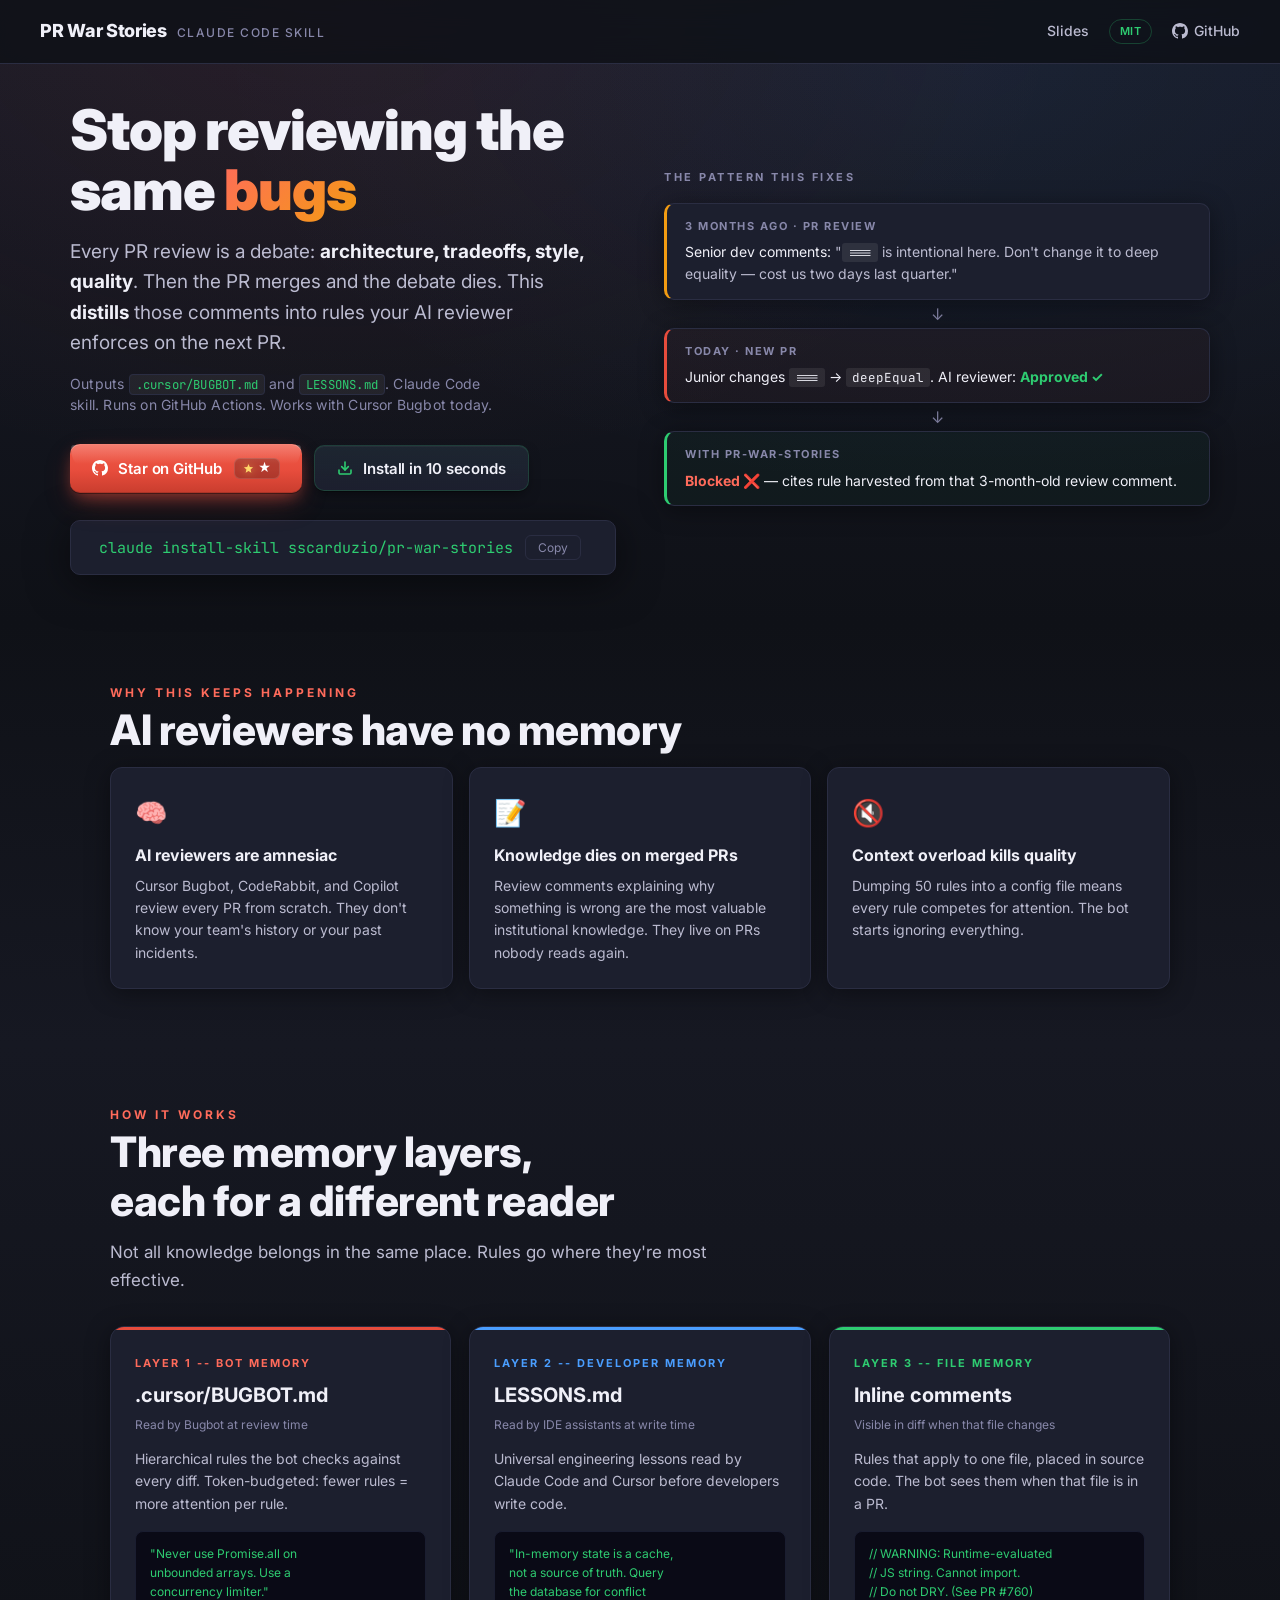
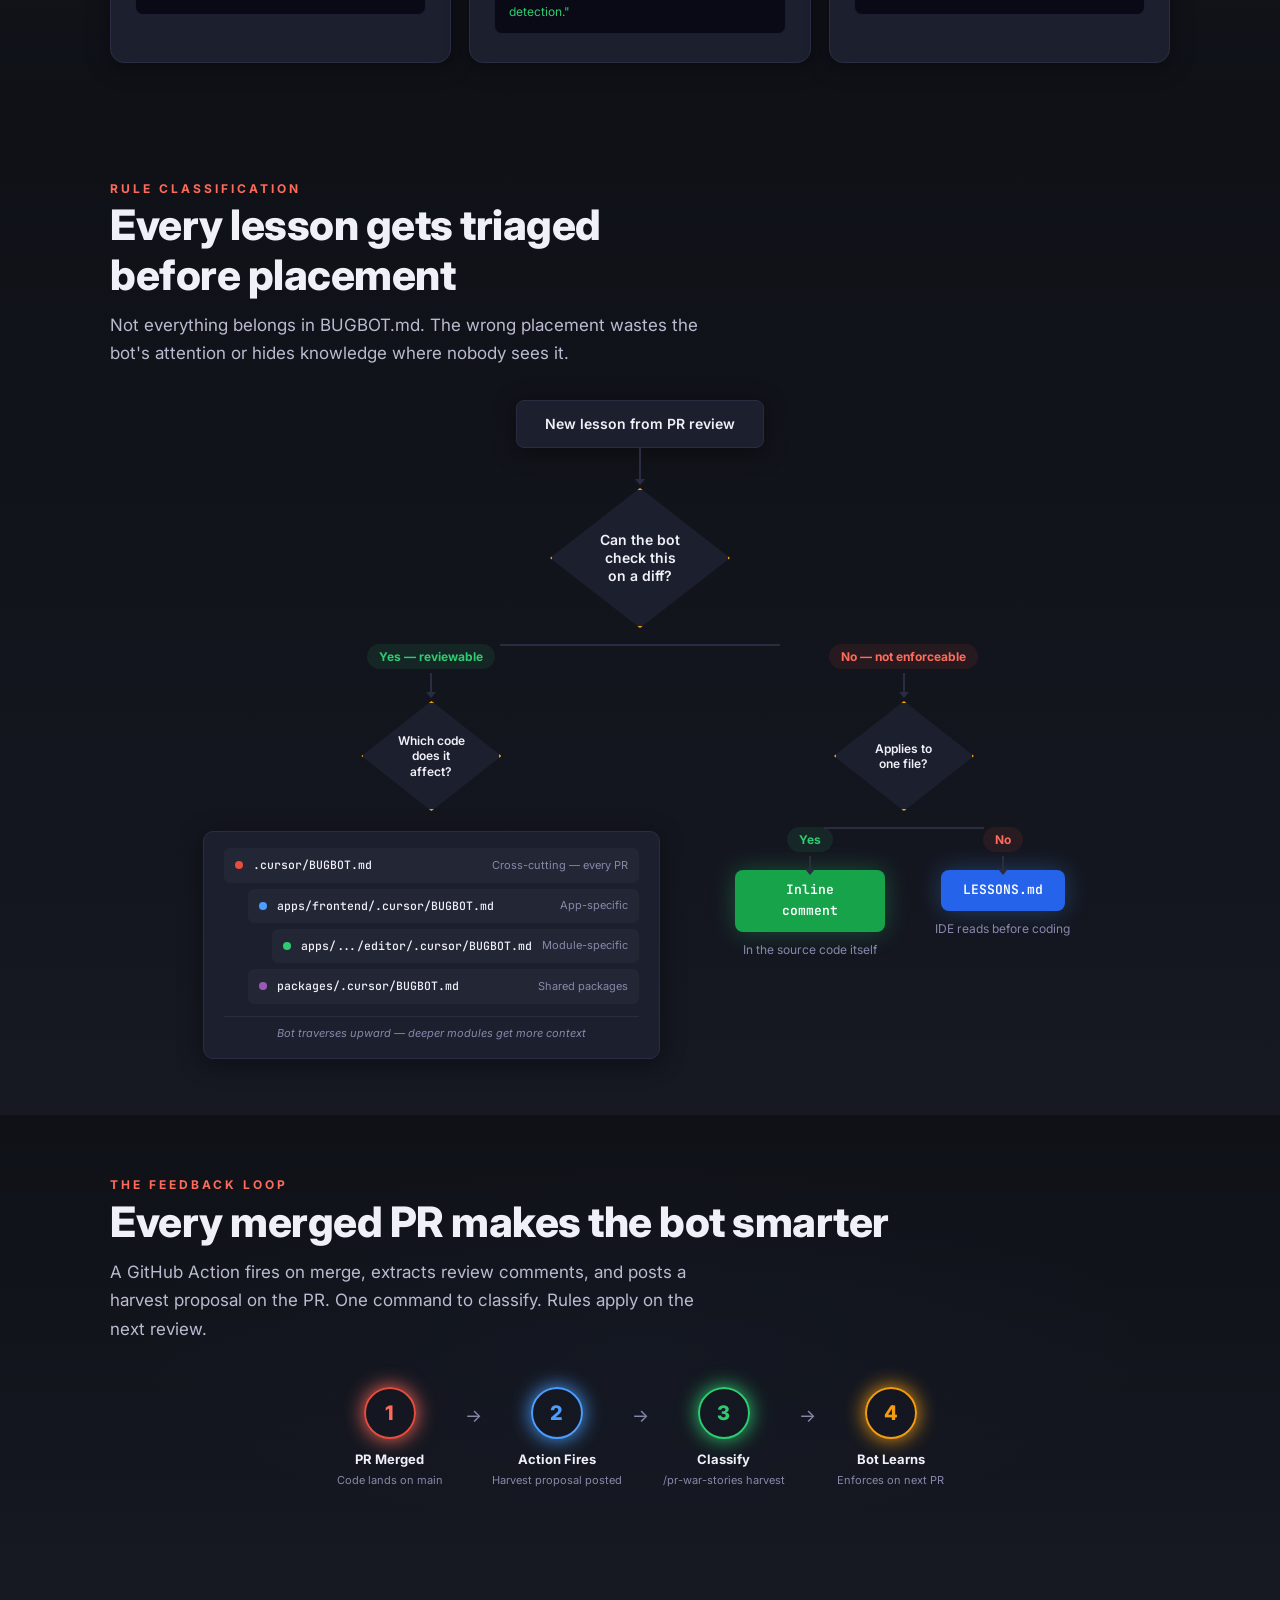
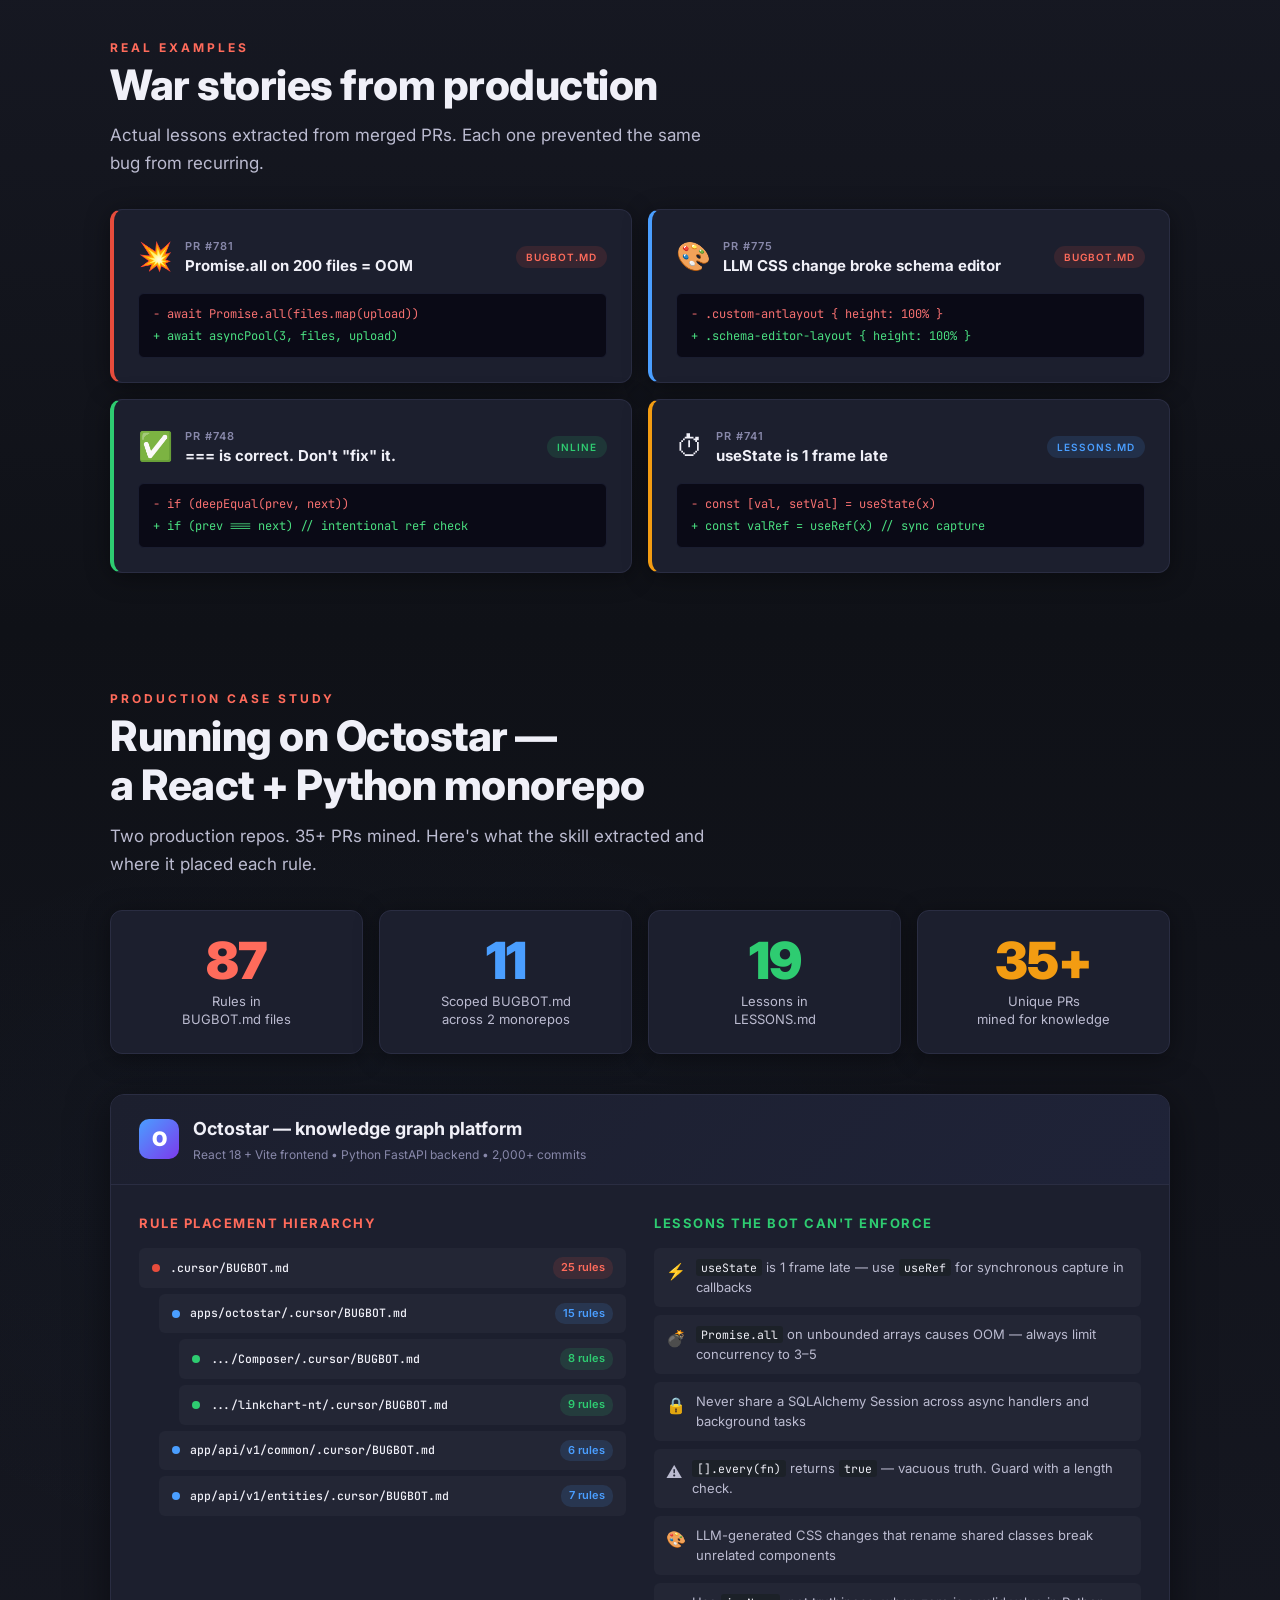
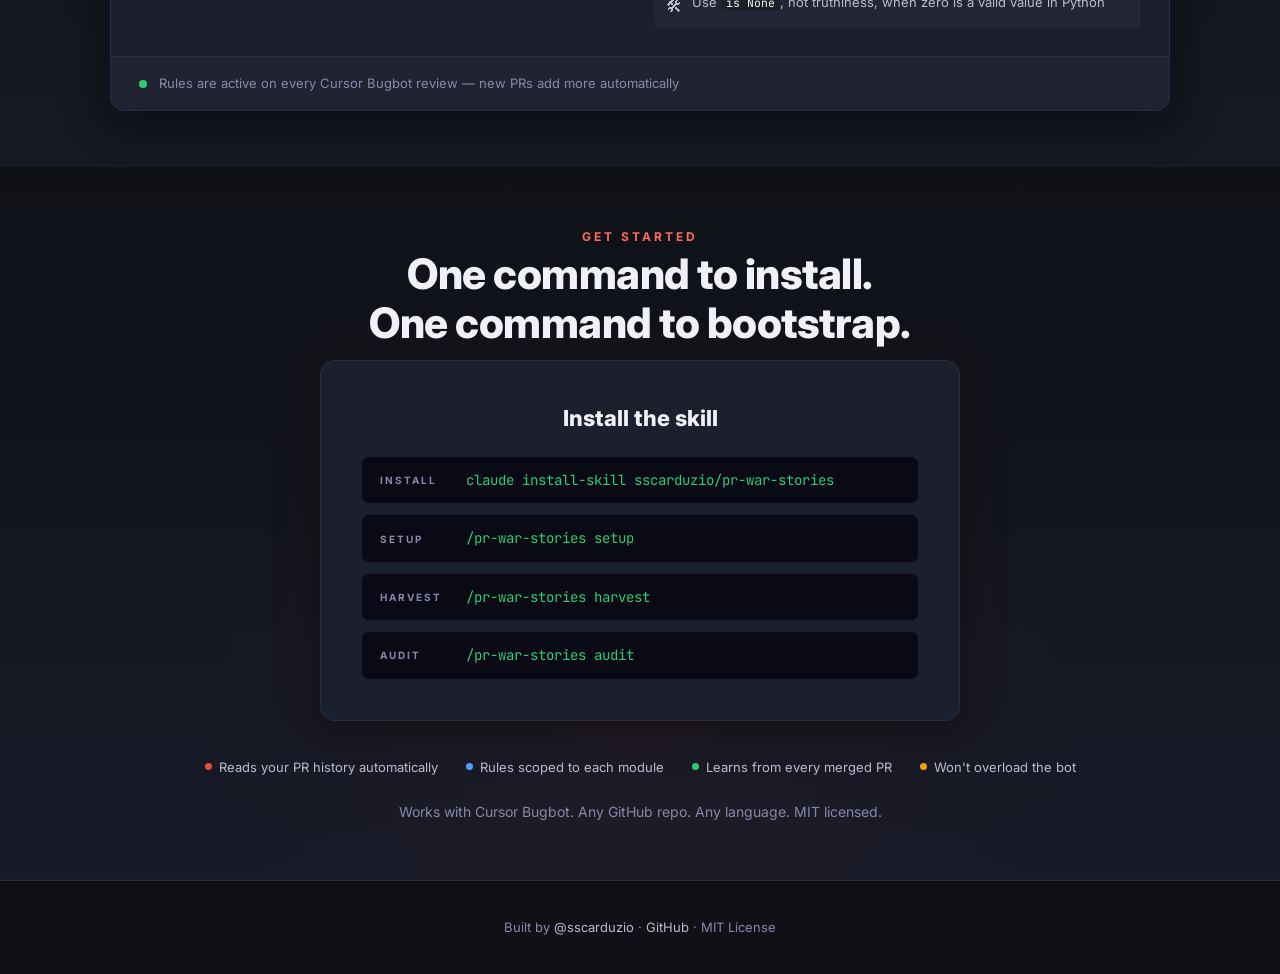
==== commit e4d3477e: "docs: HN-ready pass — landing page, presentation, script Landing page (docs/index.html) — the larger" ====
--- a/docs/index.html
+++ b/docs/index.html
@@ -117,11 +117,9 @@
   padding: 100px 24px 48px;
   position: relative;
   background:
-    radial-gradient(ellipse at 50% 50%, transparent 30%, rgba(15,17,23,0.92) 70%),
-    radial-gradient(ellipse at 25% 0%, #e74c3c10 0%, transparent 50%),
-    radial-gradient(ellipse at 75% 0%, #4a9eff08 0%, transparent 50%),
-    linear-gradient(180deg, rgba(24,27,40,0.85) 0%, rgba(15,17,23,0.95) 100%),
-    url('elephantskin.jpg') center/cover no-repeat;
+    radial-gradient(ellipse at 25% 0%, #e74c3c14 0%, transparent 55%),
+    radial-gradient(ellipse at 75% 10%, #4a9eff10 0%, transparent 55%),
+    linear-gradient(180deg, #181b28 0%, var(--bg) 100%);
 }
 
 .hero-split {
@@ -137,31 +135,62 @@
 .hero-right { display: flex; flex-direction: column; gap: 12px; }
 
 .hero-evidence-label {
-  font-size: 13px;
-  font-weight: 600;
-  color: var(--orange);
-}
-
-.hero-verdict { display: flex; flex-direction: column; gap: 6px; }
-
-.verdict-line {
-  font-size: 13px;
-  padding: 8px 14px;
-  border-radius: 6px;
-  font-weight: 500;
-}
-
-.verdict-line code {
-  background: #eff1f3;
+  font-size: 11px;
+  font-weight: 700;
+  letter-spacing: 2.5px;
+  text-transform: uppercase;
+  color: var(--text-dim);
+  margin-bottom: 4px;
+}
+
+.story-strip { display: flex; flex-direction: column; gap: 0; }
+
+.story-step {
+  border: 1px solid var(--border);
+  background: var(--bg-card);
+  border-radius: 10px;
+  padding: 14px 18px;
+  box-shadow: var(--shadow);
+  position: relative;
+}
+
+.story-step-past { border-left: 3px solid var(--orange); }
+.story-step-now { border-left: 3px solid var(--red); background: #e74c3c0a; }
+.story-step-fix { border-left: 3px solid var(--green); background: #2ecc710a; }
+
+.story-step-when {
+  font-size: 11px;
+  font-weight: 700;
+  letter-spacing: 1.5px;
+  text-transform: uppercase;
+  color: var(--text-dim);
+  margin-bottom: 6px;
+}
+
+.story-step-what {
+  font-size: 14px;
+  color: var(--text);
+  line-height: 1.55;
+}
+
+.story-step-what code {
+  background: rgba(255,255,255,0.08);
   border-radius: 3px;
-  padding: 1px 5px;
-  font-size: 12px;
-  color: #1f2328;
-}
-
-.verdict-bad { background: #e74c3c18; color: var(--text-secondary); border: 1px solid #e74c3c33; }
-.verdict-worse { background: var(--bg-card); color: var(--text-secondary); border: 1px solid var(--border); }
-.verdict-fix { background: #2ecc7112; color: var(--green); border: 1px solid #2ecc7133; }
+  padding: 1px 6px;
+  font-size: 12.5px;
+  font-family: 'JetBrains Mono', monospace;
+  color: var(--text);
+}
+
+.story-step-what em { color: var(--text-secondary); font-style: normal; }
+
+.story-step-arrow {
+  text-align: center;
+  font-size: 16px;
+  color: var(--text-dim);
+  line-height: 1;
+  padding: 6px 0;
+}
 
 @media (max-width: 900px) {
   .hero-split { grid-template-columns: 1fr; gap: 32px; }
@@ -184,51 +213,197 @@
 }
 
 .hero-sub {
-  font-size: clamp(16px, 1.6vw, 19px);
+  font-size: clamp(16px, 1.55vw, 19px);
   color: var(--text-secondary);
-  max-width: 480px;
-  margin-bottom: 8px;
+  max-width: 520px;
+  margin-bottom: 14px;
   line-height: 1.6;
 }
 
+.hero-inline-code {
+  background: rgba(255,255,255,0.06);
+  border: 1px solid var(--border);
+  border-radius: 4px;
+  padding: 1px 6px;
+  font-family: 'JetBrains Mono', monospace;
+  font-size: 0.88em;
+  color: var(--green);
+  white-space: nowrap;
+}
+
+.hero-sub-accent {
+  color: var(--text);
+  font-weight: 700;
+}
+
 .hero-sub-sm {
-  font-size: clamp(14px, 1.3vw, 16px);
+  font-size: clamp(13px, 1.15vw, 14px);
   color: var(--text-dim);
   max-width: 440px;
   margin-bottom: 28px;
   line-height: 1.55;
+  letter-spacing: 0.2px;
 }
 
 .hero-cta {
   display: flex;
-  gap: 14px;
+  gap: 12px;
   flex-wrap: wrap;
-  margin-bottom: 20px;
-}
+  margin-bottom: 28px;
+  align-items: center;
+}
+
+/* ===== BUTTONS — layered construction, stateful motion ===== */
 
 .btn {
+  position: relative;
+  isolation: isolate;
   display: inline-flex;
   align-items: center;
-  gap: 8px;
-  padding: 13px 26px;
-  border-radius: 8px;
+  gap: 10px;
+  padding: 14px 22px;
+  border-radius: 10px;
   font-size: 15px;
   font-weight: 600;
+  font-family: inherit;
+  line-height: 1;
+  letter-spacing: -0.1px;
   border: none;
   cursor: pointer;
-  transition: all 0.2s;
-}
-
-.btn-primary { background: var(--red); color: white; }
-.btn-primary:hover { background: var(--red-light); text-decoration: none; }
-
+  text-decoration: none;
+  white-space: nowrap;
+  will-change: transform;
+  transition:
+    transform 180ms cubic-bezier(0.2, 0.8, 0.2, 1),
+    box-shadow 180ms cubic-bezier(0.2, 0.8, 0.2, 1),
+    filter 180ms cubic-bezier(0.2, 0.8, 0.2, 1);
+}
+
+.btn:focus-visible {
+  outline: 2px solid var(--red-light);
+  outline-offset: 3px;
+}
+
+.btn:hover { text-decoration: none; transform: translateY(-1px); }
+.btn:active { transform: translateY(0); transition-duration: 60ms; }
+
+.btn .btn-icon {
+  width: 16px;
+  height: 16px;
+  flex-shrink: 0;
+  display: block;
+}
+
+.btn .btn-kbd {
+  font-family: 'JetBrains Mono', monospace;
+  font-size: 11px;
+  font-weight: 600;
+  padding: 3px 7px;
+  border-radius: 5px;
+  margin-left: 4px;
+  line-height: 1;
+}
+
+/* --- Primary: layered red with inner highlight, tinted shadow, glossy depth --- */
+.btn-primary {
+  color: #fff;
+  background:
+    linear-gradient(180deg, #f25a48 0%, var(--red) 55%, #c93d2e 100%);
+  box-shadow:
+    inset 0 1px 0 rgba(255,255,255,0.25),
+    inset 0 -1px 0 rgba(0,0,0,0.15),
+    0 1px 0 rgba(0,0,0,0.4),
+    0 6px 16px -4px rgba(231,76,60,0.55),
+    0 12px 32px -8px rgba(231,76,60,0.35);
+}
+
+.btn-primary::before {
+  content: '';
+  position: absolute;
+  inset: 1px 1px auto 1px;
+  height: 40%;
+  border-radius: 9px 9px 20px 20px / 9px 9px 40px 40px;
+  background: linear-gradient(180deg, rgba(255,255,255,0.22) 0%, rgba(255,255,255,0) 100%);
+  pointer-events: none;
+  z-index: 1;
+}
+
+.btn-primary > * { position: relative; z-index: 2; }
+
+.btn-primary:hover {
+  filter: brightness(1.06);
+  box-shadow:
+    inset 0 1px 0 rgba(255,255,255,0.3),
+    inset 0 -1px 0 rgba(0,0,0,0.15),
+    0 1px 0 rgba(0,0,0,0.4),
+    0 10px 24px -4px rgba(231,76,60,0.65),
+    0 20px 44px -8px rgba(231,76,60,0.4);
+}
+
+.btn-primary:active {
+  filter: brightness(0.96);
+  box-shadow:
+    inset 0 1px 0 rgba(255,255,255,0.18),
+    inset 0 -1px 0 rgba(0,0,0,0.2),
+    0 2px 6px -2px rgba(231,76,60,0.5);
+}
+
+.btn-primary .btn-count {
+  display: inline-flex;
+  align-items: center;
+  gap: 4px;
+  padding: 3px 8px;
+  margin-left: 2px;
+  border-radius: 6px;
+  background: rgba(0,0,0,0.22);
+  border: 1px solid rgba(255,255,255,0.12);
+  font-size: 12.5px;
+  font-weight: 700;
+  font-variant-numeric: tabular-nums;
+  letter-spacing: 0.2px;
+}
+
+.btn-primary .btn-count svg {
+  width: 11px;
+  height: 11px;
+  fill: #ffd76a;
+  filter: drop-shadow(0 0 4px rgba(255,215,106,0.6));
+}
+
+/* --- Secondary: dark glass with hairline border and subtle green-install tint --- */
 .btn-secondary {
-  background: var(--bg-card);
   color: var(--text);
-  border: 1px solid var(--border);
-  box-shadow: var(--shadow);
-}
-.btn-secondary:hover { border-color: var(--text-dim); text-decoration: none; }
+  background:
+    linear-gradient(180deg, rgba(46,204,113,0.04) 0%, rgba(28,31,46,0.9) 100%),
+    var(--bg-card);
+  border: 1px solid rgba(46,204,113,0.18);
+  box-shadow:
+    inset 0 1px 0 rgba(255,255,255,0.04),
+    0 1px 0 rgba(0,0,0,0.3),
+    0 6px 14px -4px rgba(0,0,0,0.5);
+}
+
+.btn-secondary .btn-icon { color: var(--green); }
+
+.btn-secondary:hover {
+  border-color: rgba(46,204,113,0.4);
+  box-shadow:
+    inset 0 1px 0 rgba(255,255,255,0.06),
+    0 1px 0 rgba(0,0,0,0.3),
+    0 10px 22px -4px rgba(46,204,113,0.18),
+    0 14px 28px -8px rgba(0,0,0,0.5);
+}
+
+.btn-secondary:active {
+  box-shadow:
+    inset 0 1px 0 rgba(255,255,255,0.02),
+    0 1px 3px rgba(0,0,0,0.4);
+}
+
+@media (prefers-reduced-motion: reduce) {
+  .btn { transition: none; }
+  .btn:hover, .btn:active { transform: none; }
+}
 
 .hero-install {
   background: var(--bg-card);
@@ -1253,11 +1428,21 @@
   <div class="hero-split">
     <div class="hero-left">
       <h1>Stop reviewing the<br>same <span class="highlight">bugs</span></h1>
-      <p class="hero-sub">Your senior engineer left a review comment 3 months ago. Nobody read it again. A junior dev "fixed" the code. <strong style="color:var(--red-light)">The bot approved it.</strong></p>
-      <p class="hero-sub-sm">This skill mines your PR history, extracts the lessons, and teaches the AI reviewer to never make the same mistake twice.</p>
+      <p class="hero-sub">Every PR review is a debate: <strong class="hero-sub-accent">architecture, tradeoffs, style, quality</strong>. Then the PR merges and the debate dies. This <strong class="hero-sub-accent">distills</strong> those comments into rules your AI reviewer enforces on the next PR.</p>
+      <p class="hero-sub-sm">Outputs <code class="hero-inline-code">.cursor/BUGBOT.md</code> and <code class="hero-inline-code">LESSONS.md</code>. Claude Code skill. Runs on GitHub Actions. Works with Cursor Bugbot today.</p>
       <div class="hero-cta">
-        <a href="https://github.com/sscarduzio/pr-war-stories" class="btn btn-primary">&#11088; Star on GitHub</a>
-        <a href="#install" class="btn btn-secondary">Install in 10 seconds</a>
+        <a href="https://github.com/sscarduzio/pr-war-stories" class="btn btn-primary" aria-label="Star sscarduzio/pr-war-stories on GitHub">
+          <svg class="btn-icon" viewBox="0 0 24 24" fill="currentColor" aria-hidden="true"><path d="M12 0C5.37 0 0 5.37 0 12c0 5.31 3.435 9.795 8.205 11.385.6.105.825-.255.825-.57 0-.285-.015-1.23-.015-2.235-3.015.555-3.795-.735-4.035-1.41-.135-.345-.72-1.41-1.23-1.695-.42-.225-1.02-.78-.015-.795.945-.015 1.62.87 1.845 1.23 1.08 1.815 2.805 1.305 3.495.99.105-.78.42-1.305.765-1.605-2.67-.3-5.46-1.335-5.46-5.925 0-1.305.465-2.385 1.23-3.225-.12-.3-.54-1.53.12-3.18 0 0 1.005-.315 3.3 1.23.96-.27 1.98-.405 3-.405s2.04.135 3 .405c2.295-1.56 3.3-1.23 3.3-1.23.66 1.65.24 2.88.12 3.18.765.84 1.23 1.905 1.23 3.225 0 4.605-2.805 5.625-5.475 5.925.435.375.81 1.095.81 2.22 0 1.605-.015 2.895-.015 3.3 0 .315.225.69.825.57A12.02 12.02 0 0024 12c0-6.63-5.37-12-12-12z"/></svg>
+          <span>Star on GitHub</span>
+          <span class="btn-count" id="starCount">
+            <svg viewBox="0 0 24 24" aria-hidden="true"><path d="M12 17.27 18.18 21l-1.64-7.03L22 9.24l-7.19-.61L12 2 9.19 8.63 2 9.24l5.46 4.73L5.82 21 12 17.27z"/></svg>
+            <span class="btn-count-num">&#9733;</span>
+          </span>
+        </a>
+        <a href="#install" class="btn btn-secondary">
+          <svg class="btn-icon" viewBox="0 0 24 24" fill="none" stroke="currentColor" stroke-width="2.4" stroke-linecap="round" stroke-linejoin="round" aria-hidden="true"><path d="M21 15v4a2 2 0 0 1-2 2H5a2 2 0 0 1-2-2v-4"/><polyline points="7 10 12 15 17 10"/><line x1="12" y1="15" x2="12" y2="3"/></svg>
+          <span>Install in 10 seconds</span>
+        </a>
       </div>
       <div class="hero-install">
         <code id="installCmd">claude install-skill sscarduzio/pr-war-stories</code>
@@ -1265,29 +1450,22 @@
       </div>
     </div>
     <div class="hero-right">
-      <div class="hero-evidence-label">&#9888;&#65039; This actually happened</div>
-      <div class="gh-comment">
-        <div class="gh-comment-header">
-          <img class="gh-avatar" src="https://api.dicebear.com/9.x/bottts-neutral/svg?seed=gilfoyle&backgroundColor=f6f8fa" alt="avatar">
-          <span class="gh-username">gilfoyle</span>
-          <span class="gh-badge">Contributor</span>
-          <span class="gh-time">3 months ago</span>
-          <span class="gh-dots">&middot;&middot;&middot;</span>
+      <div class="hero-evidence-label">The pattern this fixes</div>
+      <div class="story-strip">
+        <div class="story-step story-step-past">
+          <div class="story-step-when">3 months ago &middot; PR review</div>
+          <div class="story-step-what">Senior dev comments: <em>"<code>===</code> is intentional here. Don't change it to deep equality &mdash; cost us two days last quarter."</em></div>
         </div>
-        <div class="gh-comment-body">
-          <p>Be careful &mdash; <code>MemoryStorageAdapter</code> preserves object references intentionally. The <code>===</code> check is correct. Don't change it to deep equality.</p>
-          <p class="gh-aside-text">This cost us two days last quarter.</p>
+        <div class="story-step-arrow">&darr;</div>
+        <div class="story-step story-step-now">
+          <div class="story-step-when">Today &middot; new PR</div>
+          <div class="story-step-what">Junior changes <code>===</code> &rarr; <code>deepEqual</code>. AI reviewer: <span style="color:var(--green);font-weight:700">Approved &#10003;</span></div>
         </div>
-        <div class="gh-comment-footer">
-          <span class="gh-reaction">&#128077; 4</span>
-          <span class="gh-reaction">&#128293; 2</span>
-          <span class="gh-reaction">&#128064; 7</span>
+        <div class="story-step-arrow">&darr;</div>
+        <div class="story-step story-step-fix">
+          <div class="story-step-when">With pr-war-stories</div>
+          <div class="story-step-what"><span style="color:var(--red-light);font-weight:700">Blocked &#10060;</span> &mdash; cites rule harvested from that 3-month-old review comment.</div>
         </div>
-      </div>
-      <div class="hero-verdict">
-        <div class="verdict-line verdict-bad">&#10060; 3 months later: junior dev changed <code>===</code> to <code>deepEqual</code></div>
-        <div class="verdict-line verdict-worse">&#129302; Bugbot: <span style="color:var(--green)">Approved</span></div>
-        <div class="verdict-line verdict-fix">&#128161; With pr-war-stories: <span style="color:var(--red-light)">Blocked &mdash; rule from PR #748</span></div>
       </div>
     </div>
   </div>
@@ -1432,29 +1610,17 @@
 <section class="loop-section">
   <div class="container">
     <span class="section-label">The feedback loop</span>
-    <h2 class="section-title">Knowledge capture is automated.<br>No lesson falls through the cracks.</h2>
-    <p class="section-desc">A GitHub Action fires on every merged PR. Human review comments are surfaced automatically.</p>
+    <h2 class="section-title">Every merged PR makes the bot smarter</h2>
+    <p class="section-desc">A GitHub Action fires on merge, extracts review comments, and posts a harvest proposal on the PR. One command to classify. Rules apply on the next review.</p>
     <div class="loop-visual">
       <div class="loop-node"><div class="num">1</div><h4>PR Merged</h4><p>Code lands on main</p></div>
       <div class="loop-connector">&rarr;</div>
-      <div class="loop-node"><div class="num">2</div><h4>Action Fires</h4><p>Extracts review comments</p></div>
+      <div class="loop-node"><div class="num">2</div><h4>Action Fires</h4><p>Harvest proposal posted</p></div>
       <div class="loop-connector">&rarr;</div>
-      <div class="loop-node"><div class="num">3</div><h4>Summary Posted</h4><p>Harvest proposal on PR</p></div>
+      <div class="loop-node"><div class="num">3</div><h4>Classify</h4><p>/pr-war-stories harvest</p></div>
       <div class="loop-connector">&rarr;</div>
-      <div class="loop-node"><div class="num">4</div><h4>Classify</h4><p>/pr-war-stories harvest</p></div>
-      <div class="loop-connector">&rarr;</div>
-      <div class="loop-node"><div class="num">5</div><h4>Bot Learns</h4><p>Rules on next review</p></div>
+      <div class="loop-node"><div class="num">4</div><h4>Bot Learns</h4><p>Enforces on next PR</p></div>
     </div>
-    <div class="loop-curve">
-      <svg viewBox="0 0 1000 48" preserveAspectRatio="none">
-        <defs>
-          <linearGradient id="lg" x1="0%" x2="100%"><stop offset="0%" stop-color="#9b59b6"/><stop offset="100%" stop-color="#e74c3c"/></linearGradient>
-          <marker id="ah" markerWidth="8" markerHeight="6" refX="8" refY="3" orient="auto"><polygon points="0 0,8 3,0 6" fill="#e74c3c"/></marker>
-        </defs>
-        <path d="M 880 4 Q 960 4 960 24 Q 960 44 880 44 L 120 44 Q 40 44 40 24 Q 40 4 120 4" stroke="url(#lg)" stroke-width="2" fill="none" marker-end="url(#ah)"/>
-      </svg>
-    </div>
-    <p class="loop-label"><span style="color:var(--green)">&#10003; Next PR catches more</span> &mdash; <span style="color:var(--red-light)">loop continues</span></p>
   </div>
 </section>
 
@@ -1652,5 +1818,17 @@
   <p>Built by <a href="https://github.com/sscarduzio">@sscarduzio</a> &middot; <a href="https://github.com/sscarduzio/pr-war-stories">GitHub</a> &middot; MIT License</p>
 </footer>
 
+<script>
+(function(){
+  var fmt = function(n){ return n >= 1000 ? (n/1000).toFixed(n >= 10000 ? 0 : 1).replace(/\.0$/, '') + 'k' : String(n); };
+  var el = document.querySelector('#starCount .btn-count-num');
+  if (!el) return;
+  fetch('https://api.github.com/repos/sscarduzio/pr-war-stories', { headers: { 'Accept': 'application/vnd.github+json' } })
+    .then(function(r){ return r.ok ? r.json() : null; })
+    .then(function(d){ if (d && typeof d.stargazers_count === 'number') el.textContent = fmt(d.stargazers_count); })
+    .catch(function(){});
+})();
+</script>
+
 </body>
 </html>
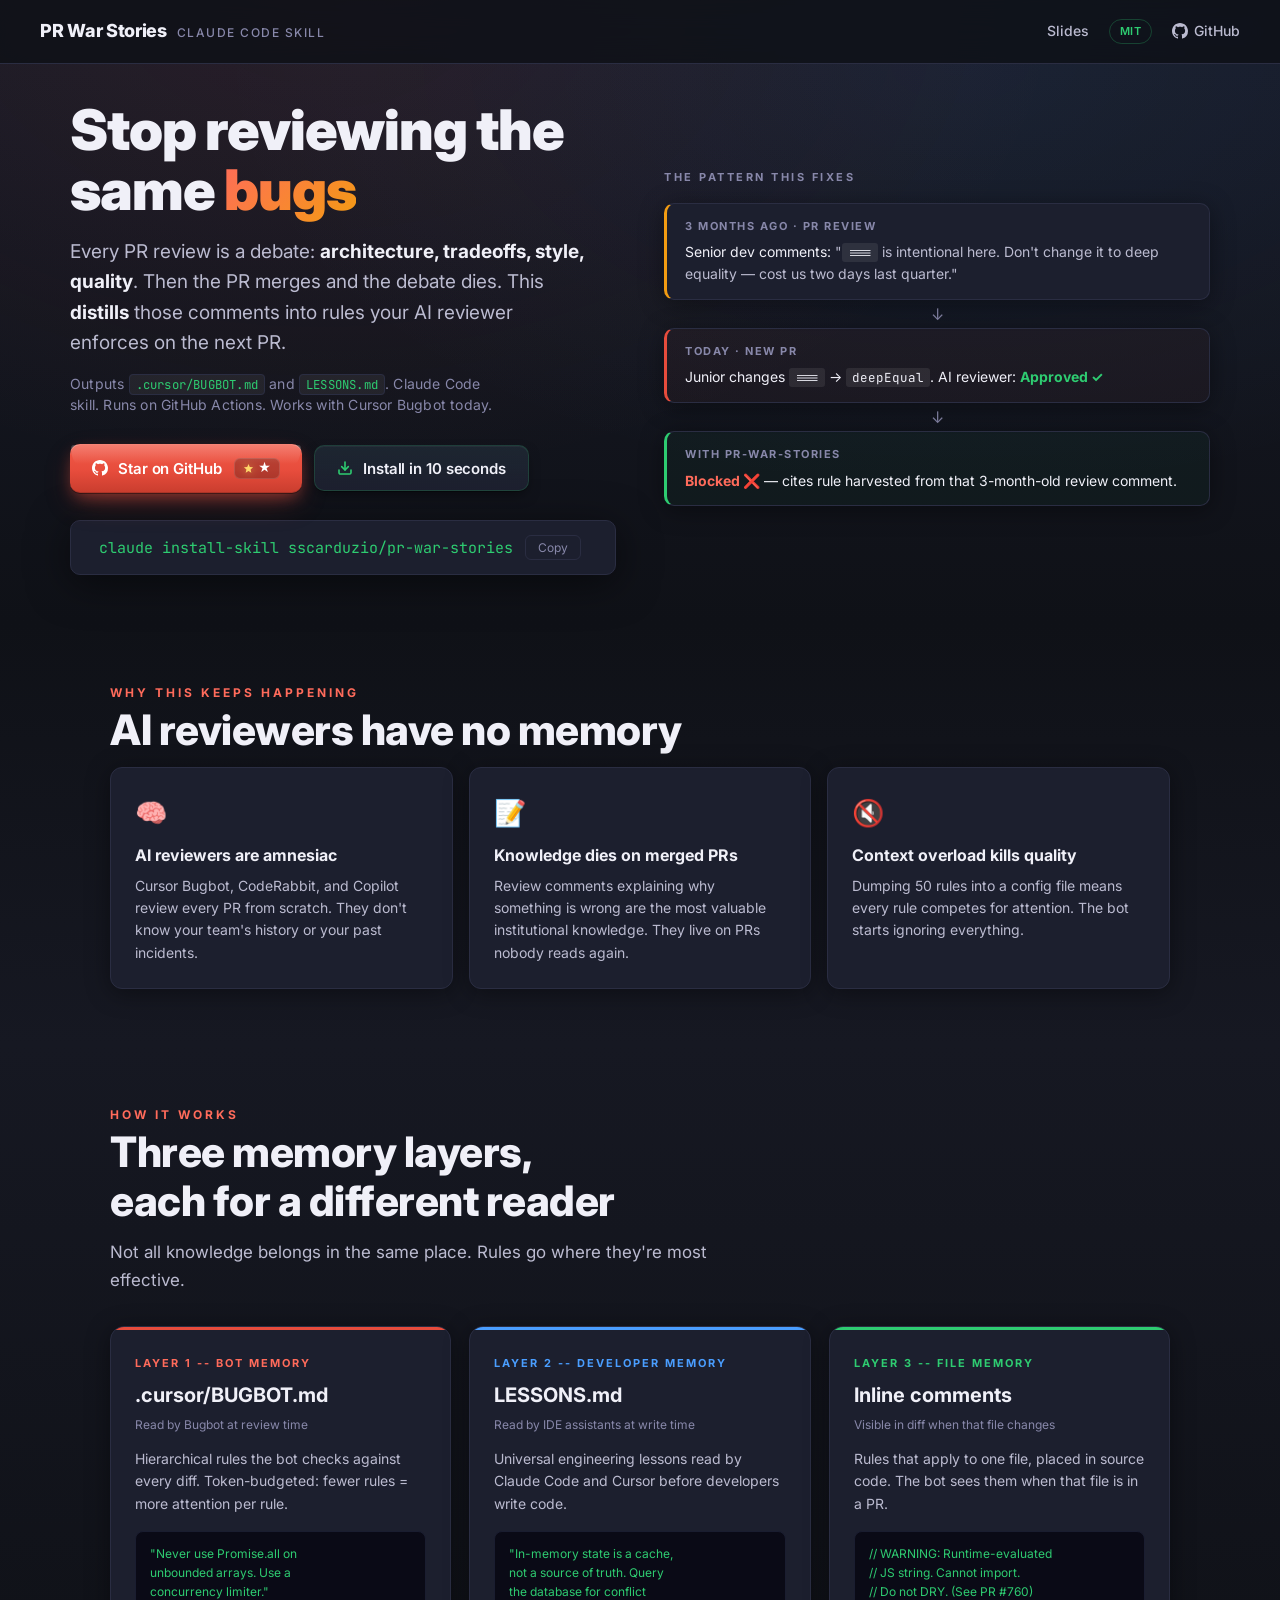
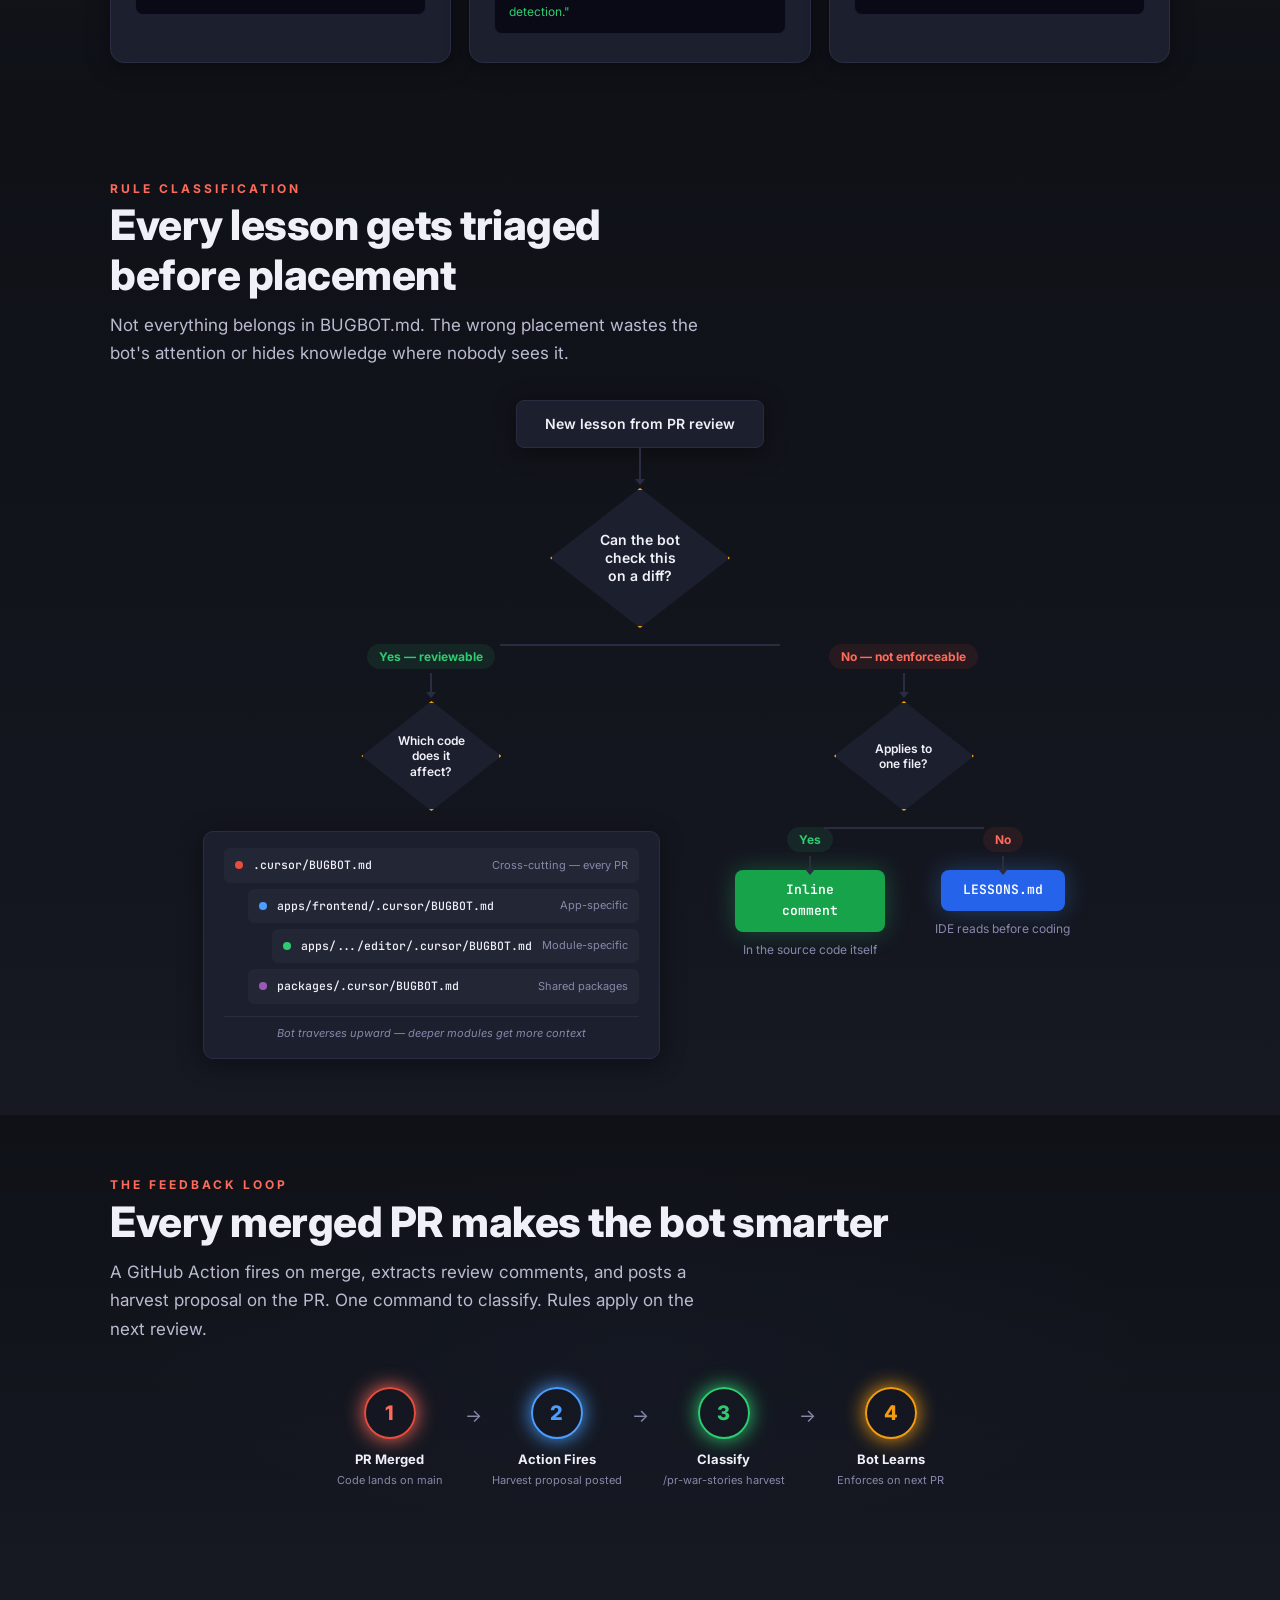
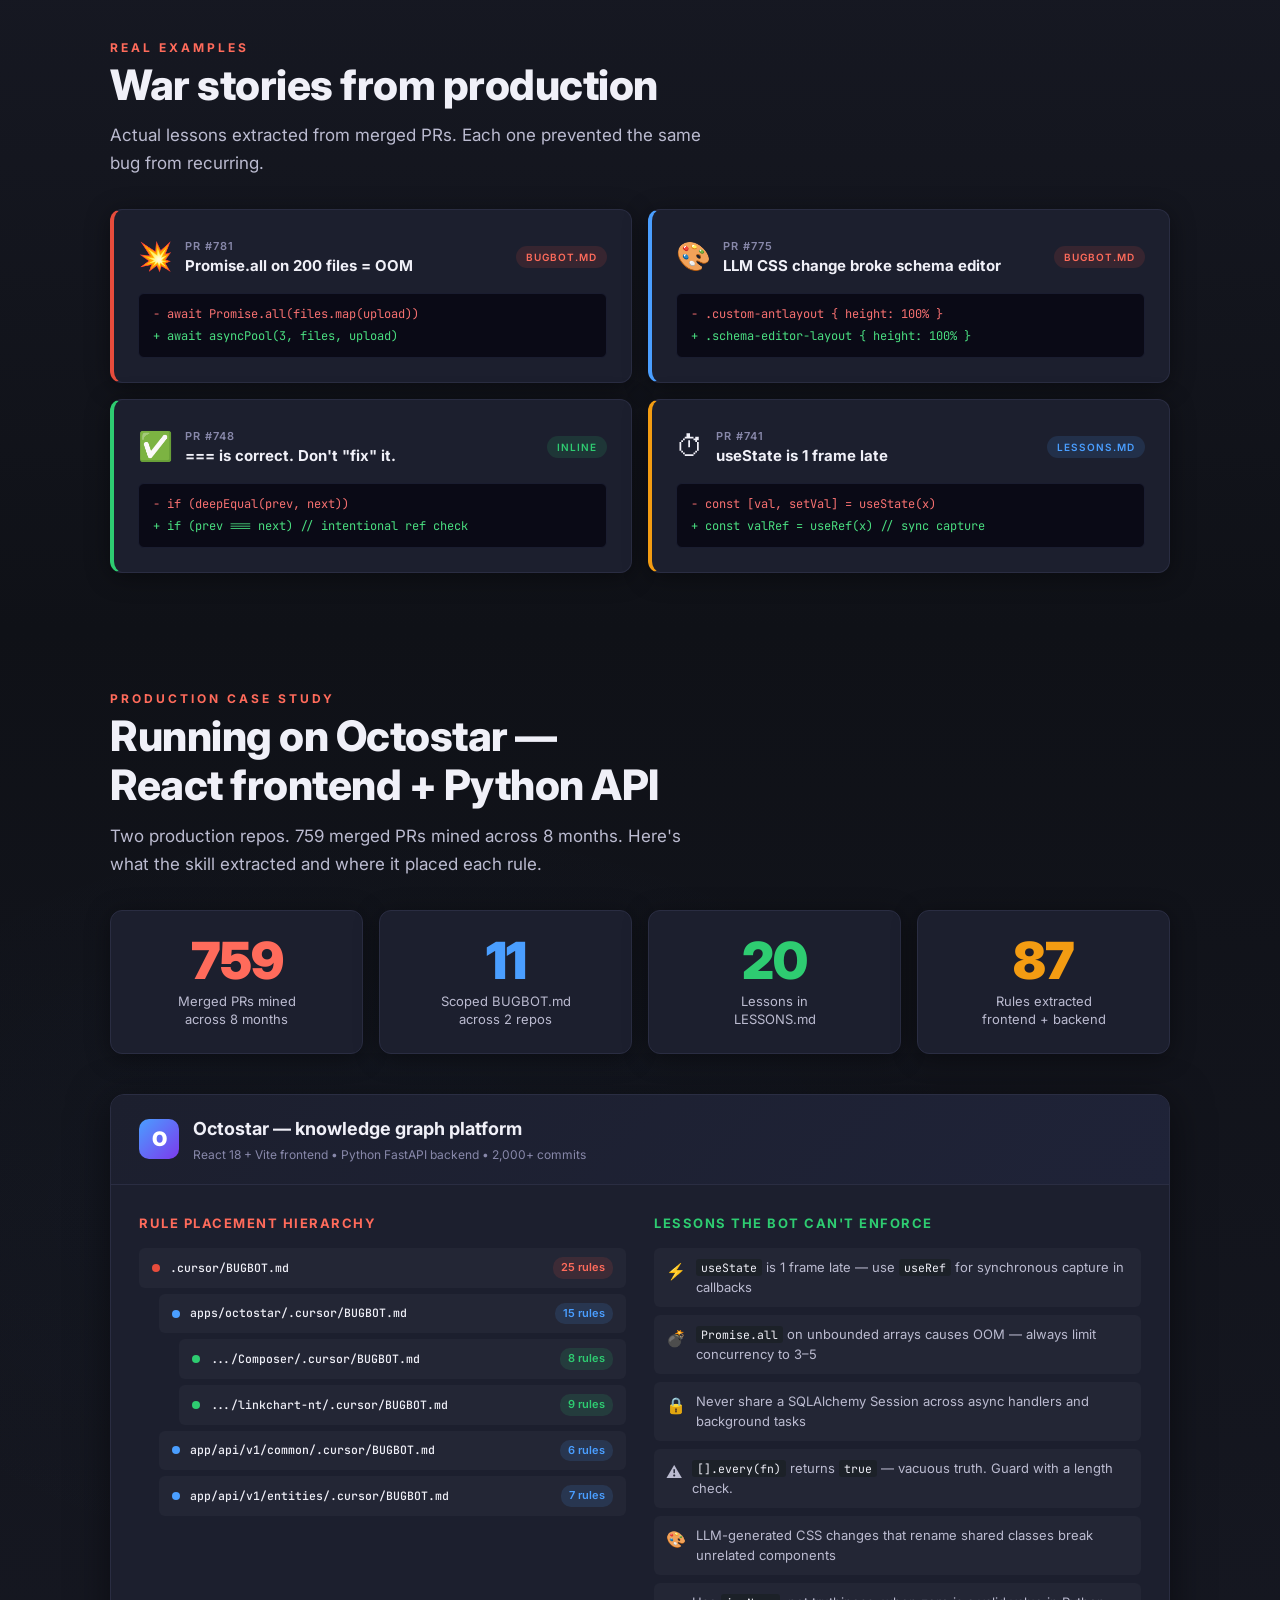
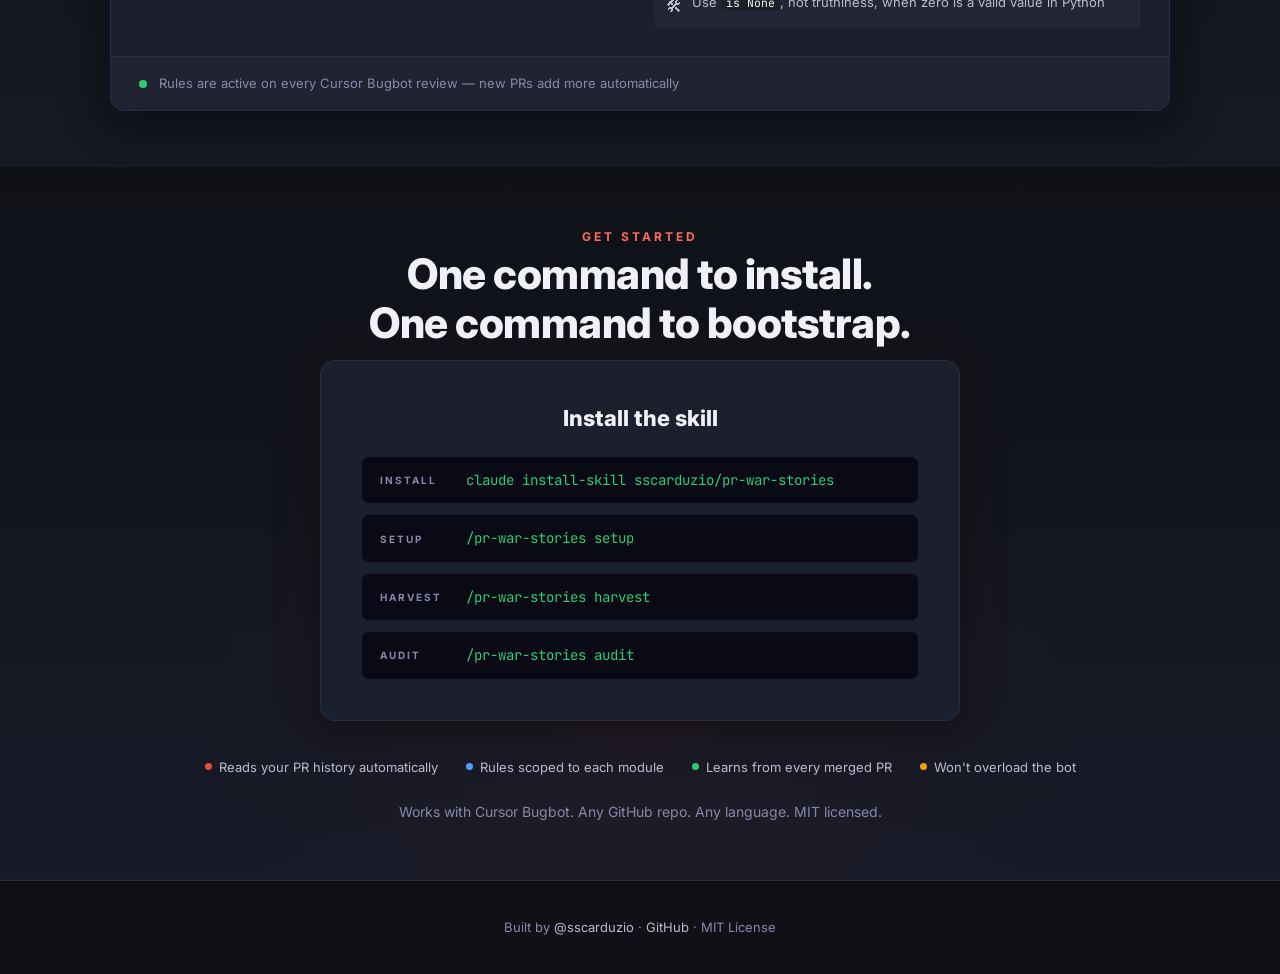
==== commit f5873103: "fix(landing): case-study section — not a monorepo, stale numbers Octostar is two separate repos (oct" ====
--- a/docs/index.html
+++ b/docs/index.html
@@ -1683,25 +1683,25 @@
 <section class="casestudy-section">
   <div class="container">
     <span class="section-label">Production case study</span>
-    <h2 class="section-title">Running on Octostar &mdash;<br>a React + Python monorepo</h2>
-    <p class="section-desc">Two production repos. 35+ PRs mined. Here's what the skill extracted and where it placed each rule.</p>
+    <h2 class="section-title">Running on Octostar &mdash;<br>React frontend + Python API</h2>
+    <p class="section-desc">Two production repos. 759 merged PRs mined across 8 months. Here's what the skill extracted and where it placed each rule.</p>
 
     <div class="stats-bar">
       <div class="stat-tile">
-        <div class="big" style="color:var(--red-light)">87</div>
-        <div class="desc">Rules in<br>BUGBOT.md files</div>
+        <div class="big" style="color:var(--red-light)">759</div>
+        <div class="desc">Merged PRs mined<br>across 8 months</div>
       </div>
       <div class="stat-tile">
         <div class="big" style="color:var(--blue)">11</div>
-        <div class="desc">Scoped BUGBOT.md<br>across 2 monorepos</div>
+        <div class="desc">Scoped BUGBOT.md<br>across 2 repos</div>
       </div>
       <div class="stat-tile">
-        <div class="big" style="color:var(--green)">19</div>
+        <div class="big" style="color:var(--green)">20</div>
         <div class="desc">Lessons in<br>LESSONS.md</div>
       </div>
       <div class="stat-tile">
-        <div class="big" style="color:var(--orange)">35+</div>
-        <div class="desc">Unique PRs<br>mined for knowledge</div>
+        <div class="big" style="color:var(--orange)">87</div>
+        <div class="desc">Rules extracted<br>frontend + backend</div>
       </div>
     </div>
 
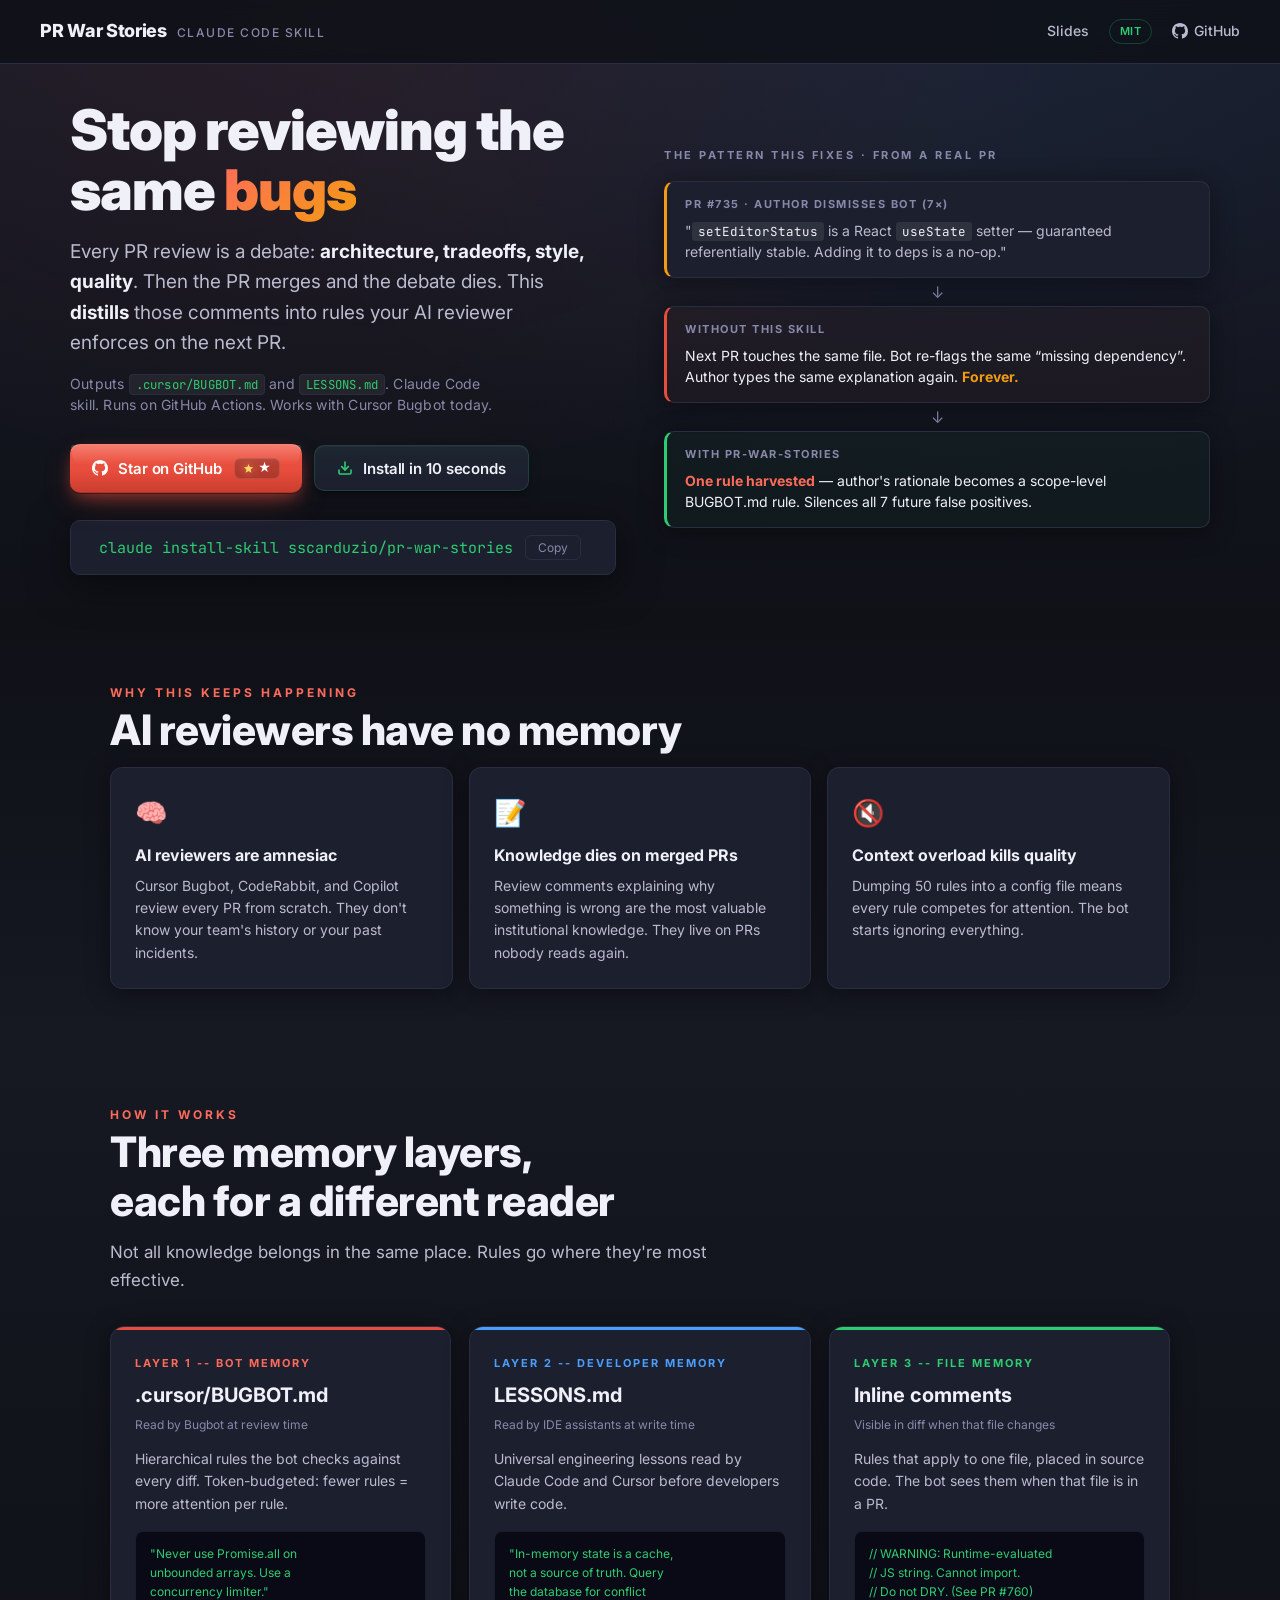
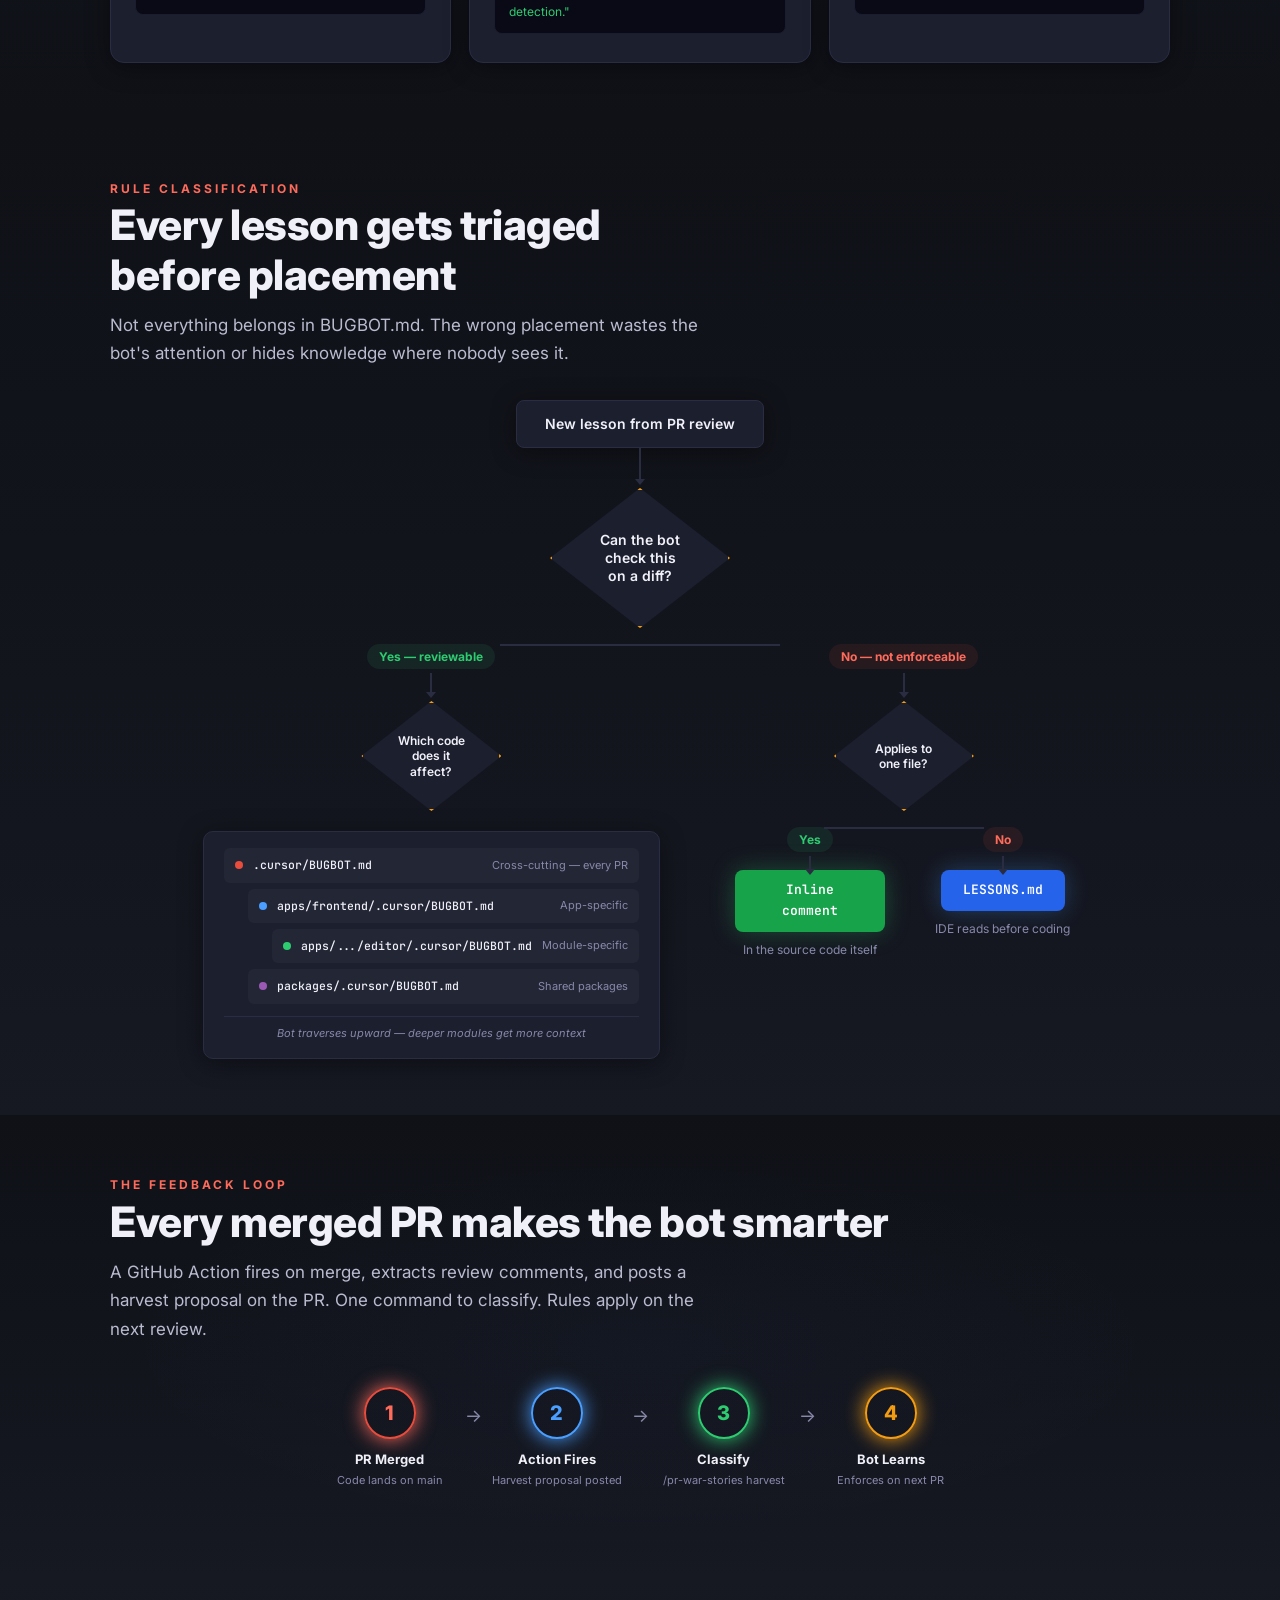
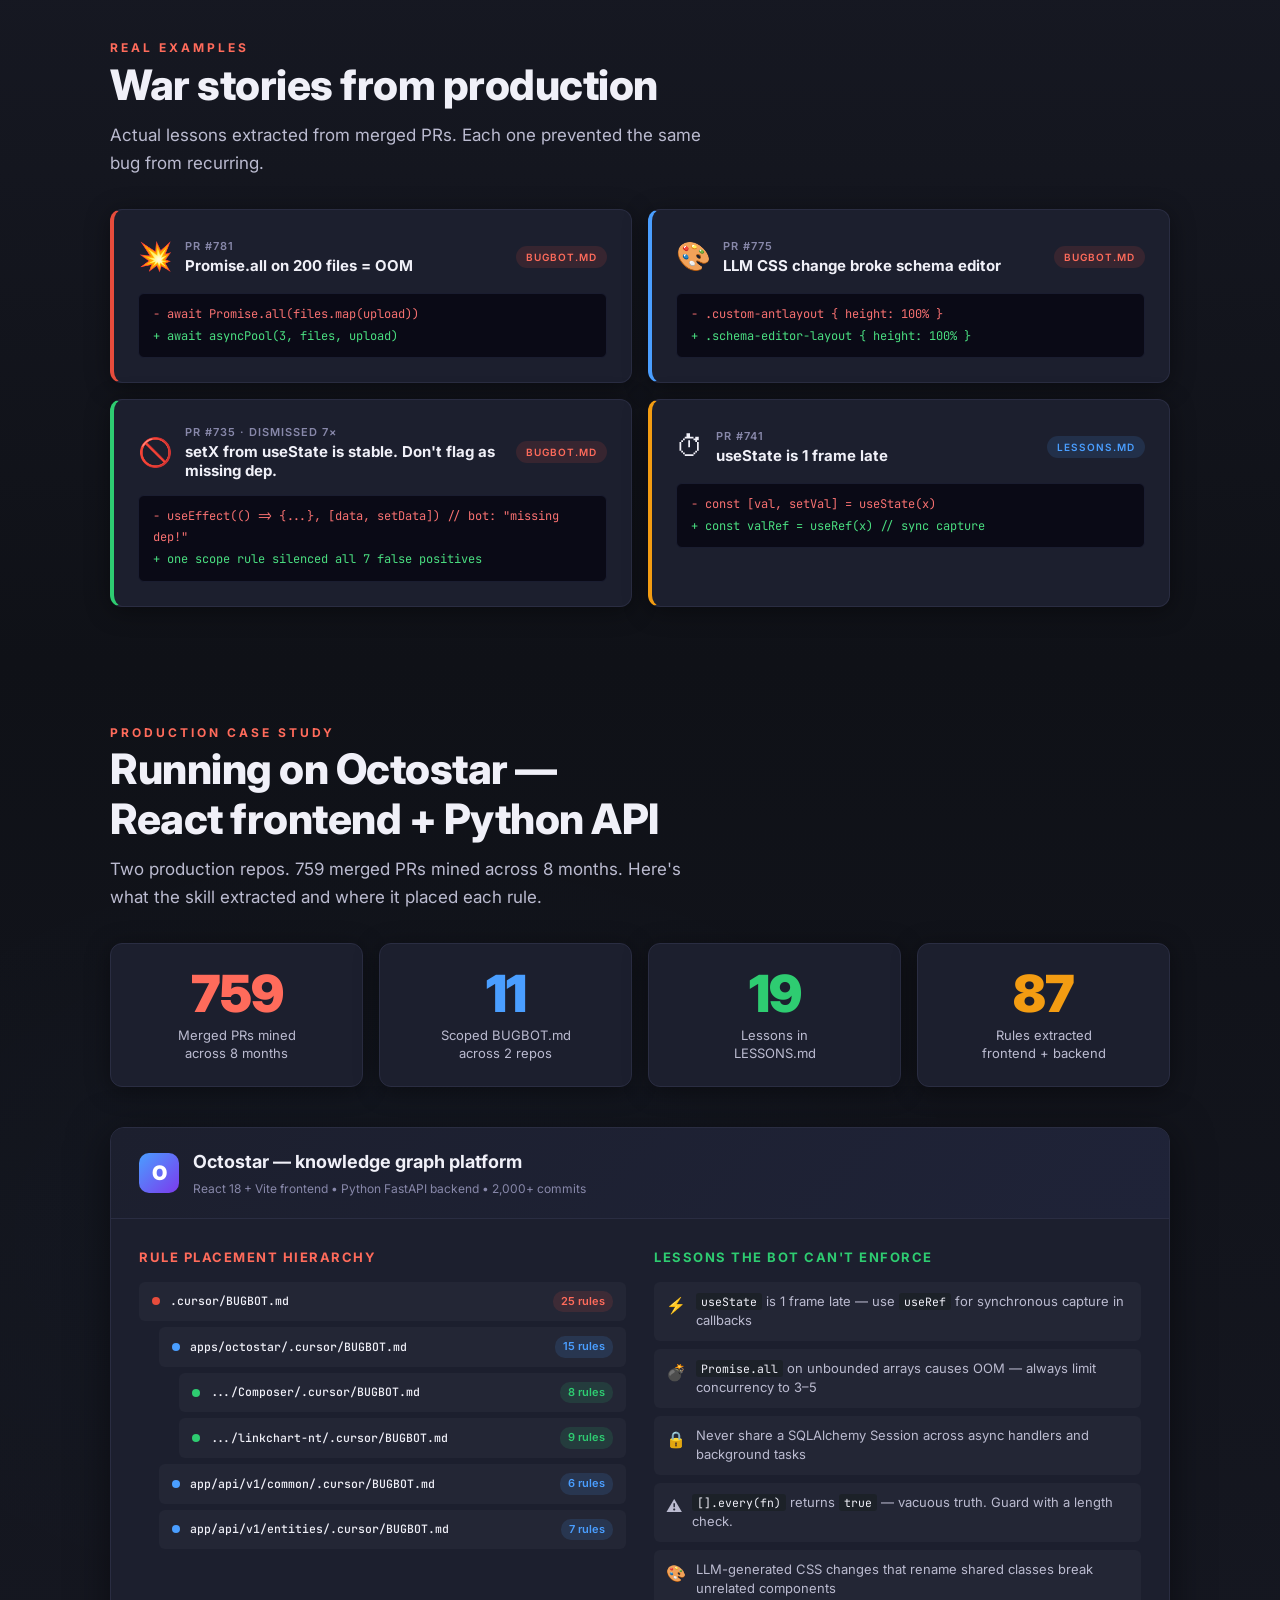
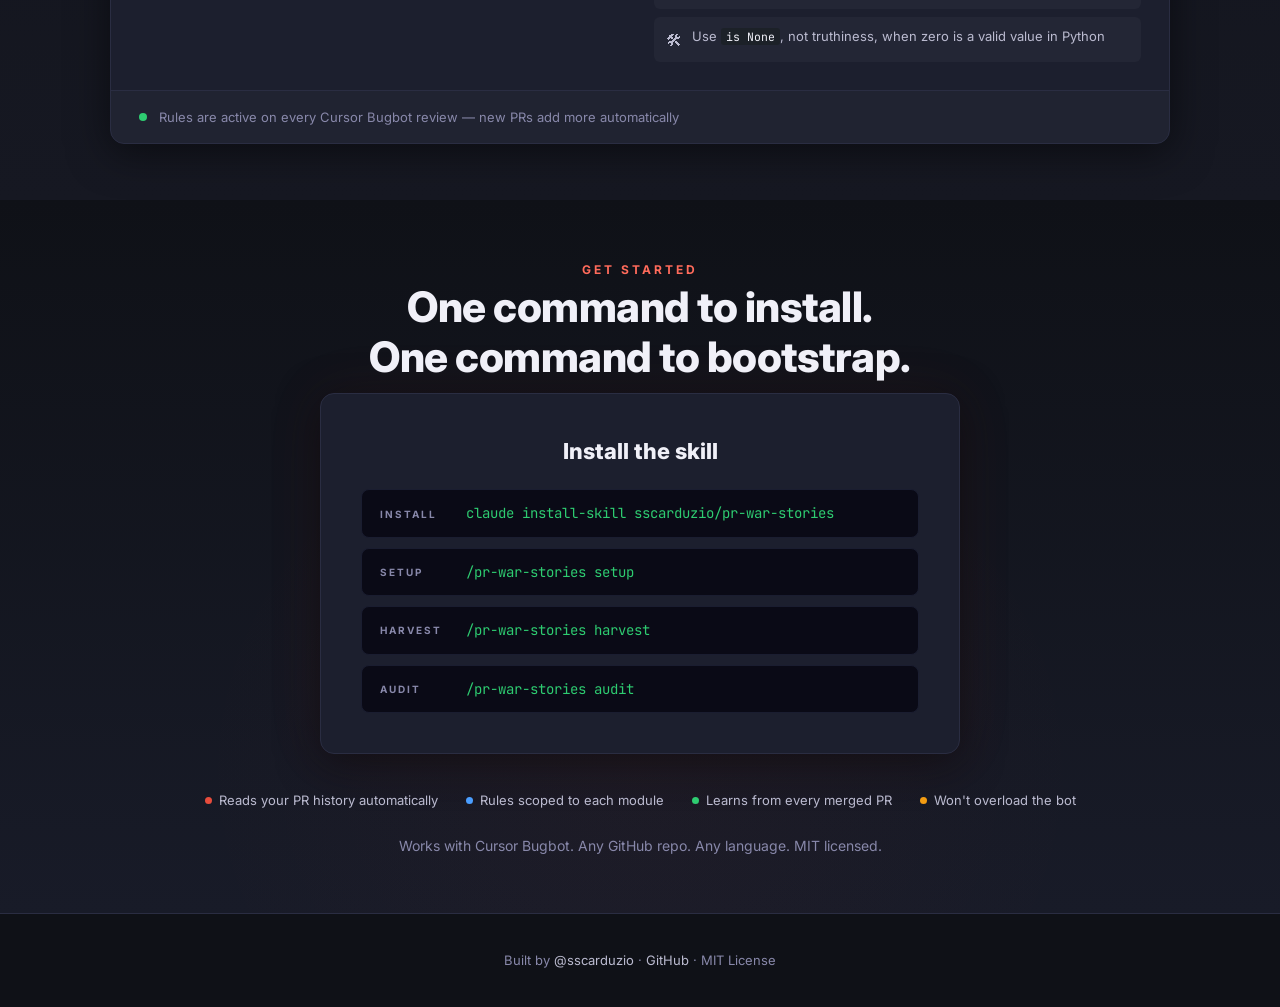
==== commit 152ae566: "fix: full x-ray coherence pass across README, skill, landing, slides, script Deep pass on every user" ====
--- a/docs/index.html
+++ b/docs/index.html
@@ -1450,21 +1450,21 @@
       </div>
     </div>
     <div class="hero-right">
-      <div class="hero-evidence-label">The pattern this fixes</div>
+      <div class="hero-evidence-label">The pattern this fixes &middot; from a real PR</div>
       <div class="story-strip">
         <div class="story-step story-step-past">
-          <div class="story-step-when">3 months ago &middot; PR review</div>
-          <div class="story-step-what">Senior dev comments: <em>"<code>===</code> is intentional here. Don't change it to deep equality &mdash; cost us two days last quarter."</em></div>
+          <div class="story-step-when">PR #735 &middot; author dismisses bot (7&times;)</div>
+          <div class="story-step-what"><em>"<code>setEditorStatus</code> is a React <code>useState</code> setter &mdash; guaranteed referentially stable. Adding it to deps is a no-op."</em></div>
         </div>
         <div class="story-step-arrow">&darr;</div>
         <div class="story-step story-step-now">
-          <div class="story-step-when">Today &middot; new PR</div>
-          <div class="story-step-what">Junior changes <code>===</code> &rarr; <code>deepEqual</code>. AI reviewer: <span style="color:var(--green);font-weight:700">Approved &#10003;</span></div>
+          <div class="story-step-when">Without this skill</div>
+          <div class="story-step-what">Next PR touches the same file. Bot re-flags the same &ldquo;missing dependency&rdquo;. Author types the same explanation again. <span style="color:var(--orange);font-weight:700">Forever.</span></div>
         </div>
         <div class="story-step-arrow">&darr;</div>
         <div class="story-step story-step-fix">
           <div class="story-step-when">With pr-war-stories</div>
-          <div class="story-step-what"><span style="color:var(--red-light);font-weight:700">Blocked &#10060;</span> &mdash; cites rule harvested from that 3-month-old review comment.</div>
+          <div class="story-step-what"><span style="color:var(--red-light);font-weight:700">One rule harvested</span> &mdash; author's rationale becomes a scope-level BUGBOT.md rule. Silences all 7 future false positives.</div>
         </div>
       </div>
     </div>
@@ -1655,13 +1655,13 @@
       </div>
       <div class="story-card">
         <div class="story-header">
-          <span class="story-icon">&#9989;</span>
-          <div><div class="pr">PR #748</div><h3>=== is correct. Don't "fix" it.</h3></div>
-          <span class="placed inline">Inline</span>
+          <span class="story-icon">&#128683;</span>
+          <div><div class="pr">PR #735 &middot; dismissed 7&times;</div><h3>setX from useState is stable. Don't flag as missing dep.</h3></div>
+          <span class="placed bugbot">BUGBOT.md</span>
         </div>
         <div class="story-diff">
-          <div class="diff-bad">- if (deepEqual(prev, next))</div>
-          <div class="diff-good">+ if (prev === next) // intentional ref check</div>
+          <div class="diff-bad">- useEffect(() =&gt; {...}, [data, setData]) // bot: "missing dep!"</div>
+          <div class="diff-good">+ one scope rule silenced all 7 false positives</div>
         </div>
       </div>
       <div class="story-card">
@@ -1696,7 +1696,7 @@
         <div class="desc">Scoped BUGBOT.md<br>across 2 repos</div>
       </div>
       <div class="stat-tile">
-        <div class="big" style="color:var(--green)">20</div>
+        <div class="big" style="color:var(--green)">19</div>
         <div class="desc">Lessons in<br>LESSONS.md</div>
       </div>
       <div class="stat-tile">
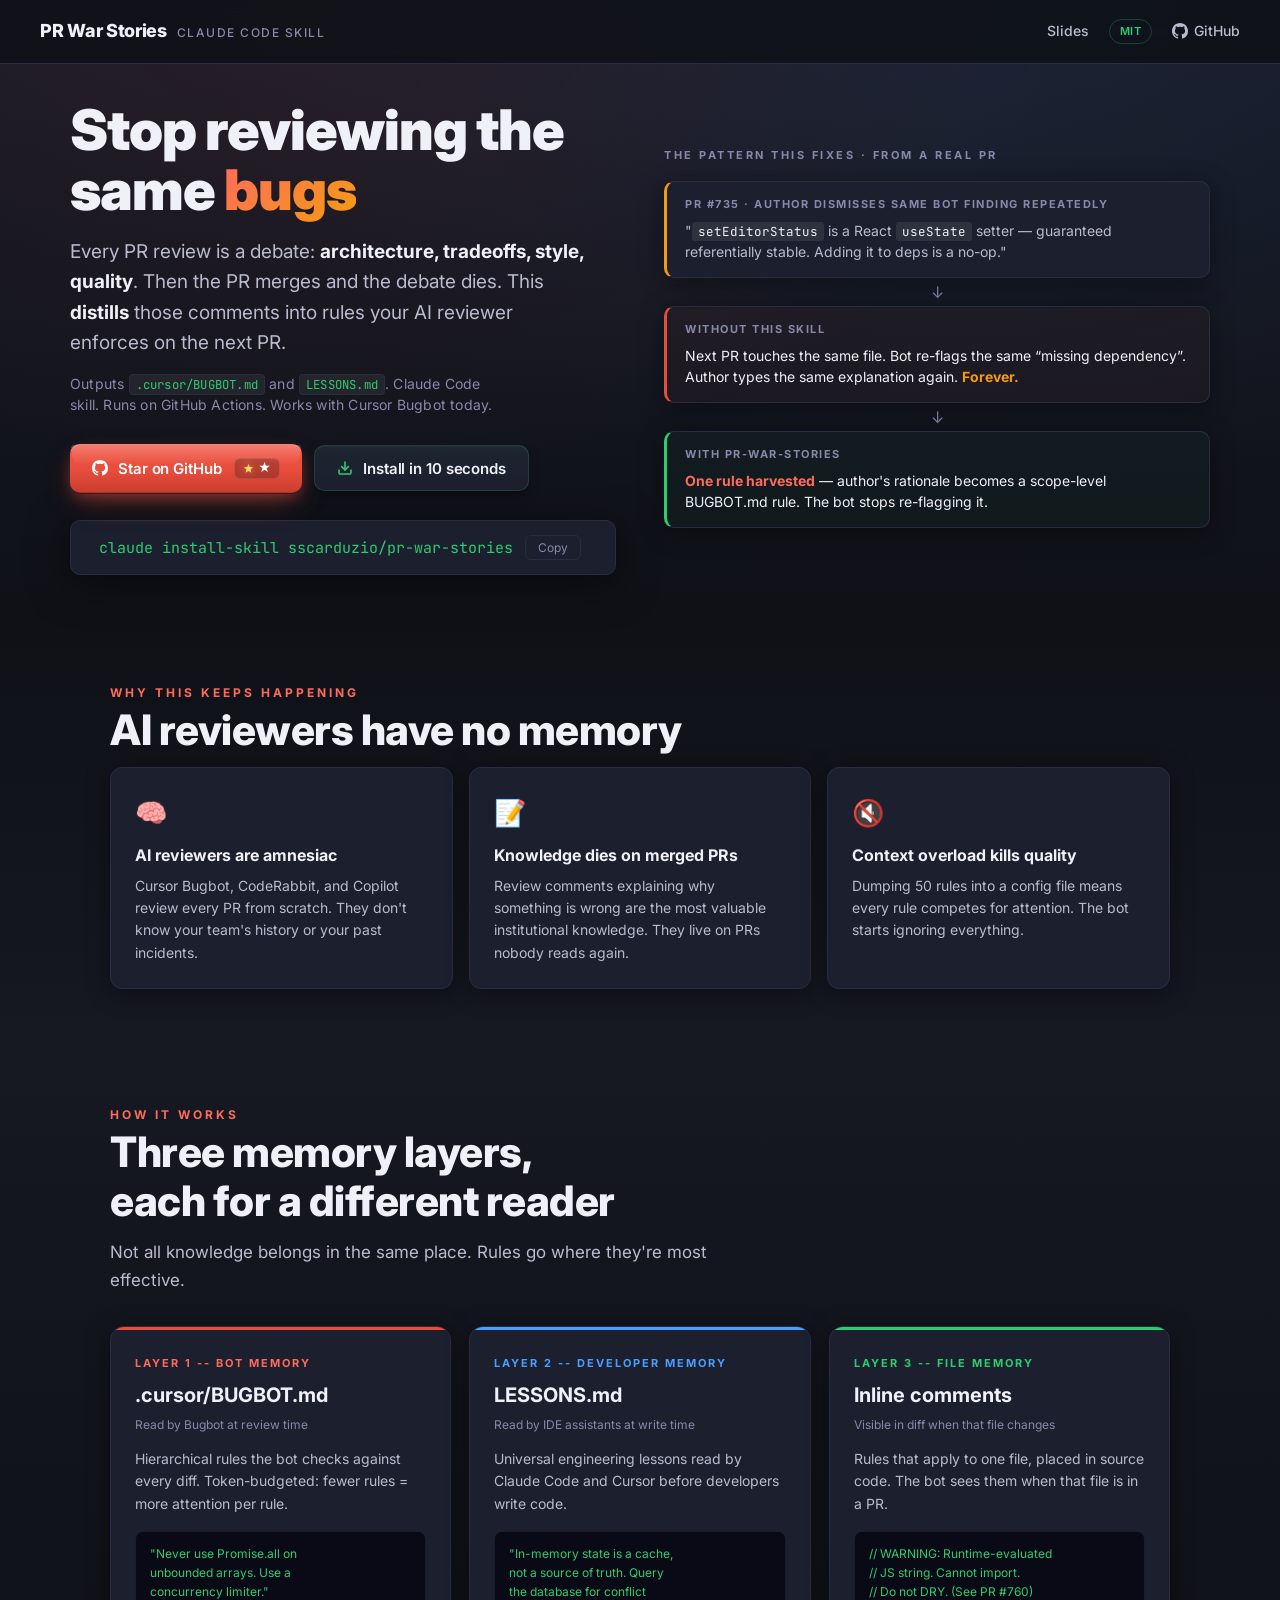
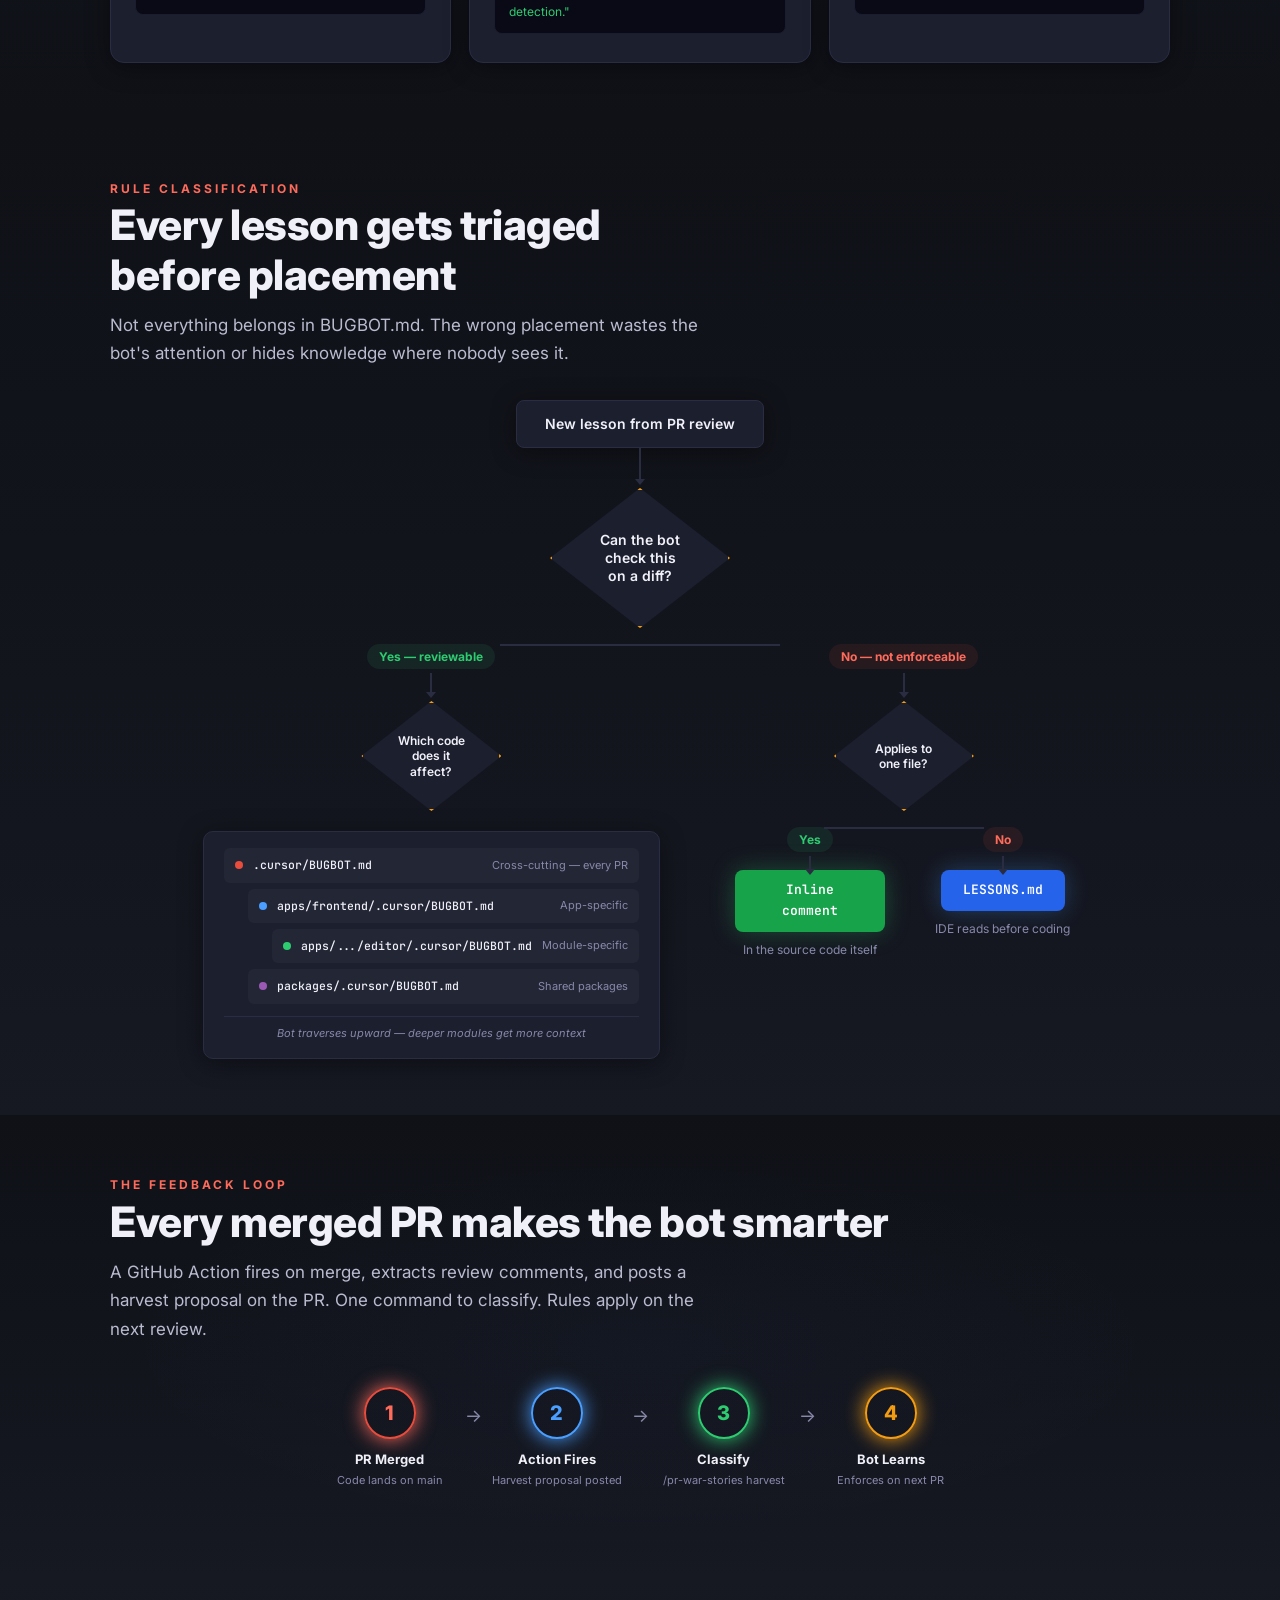
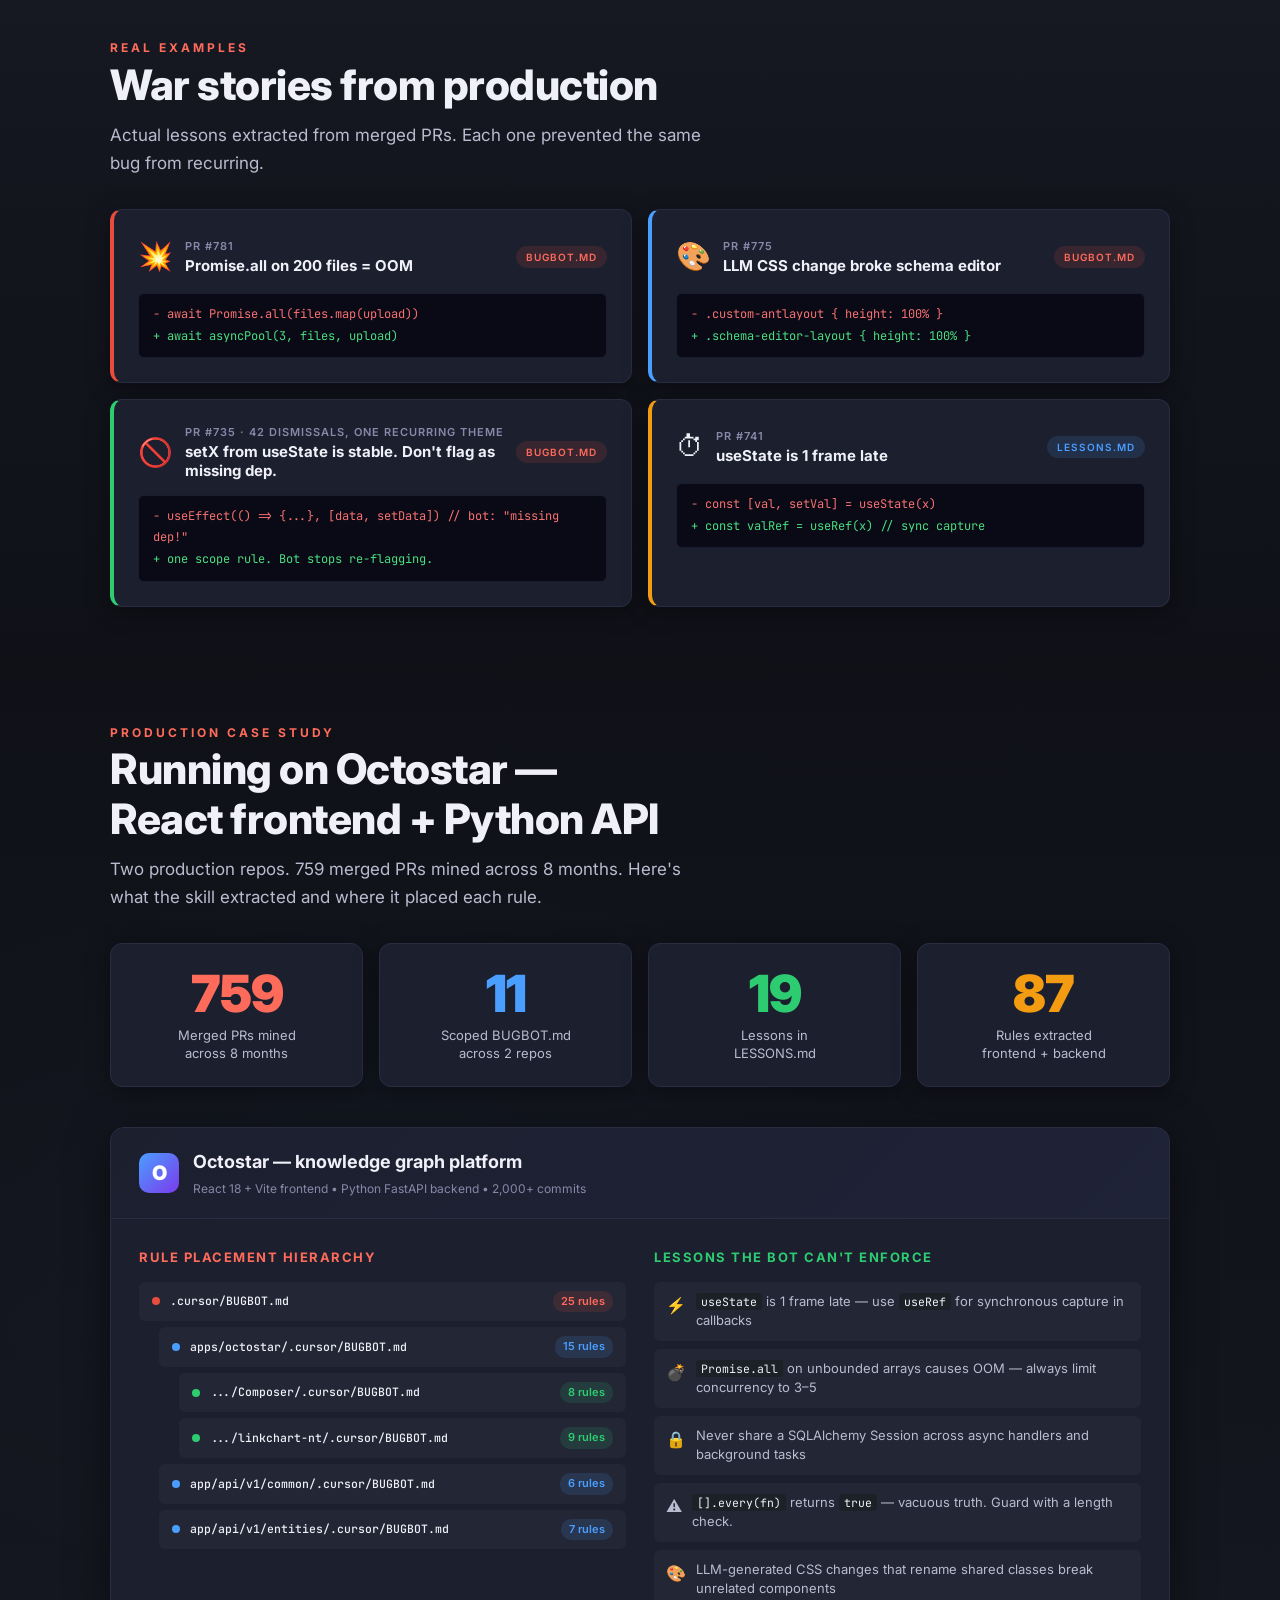
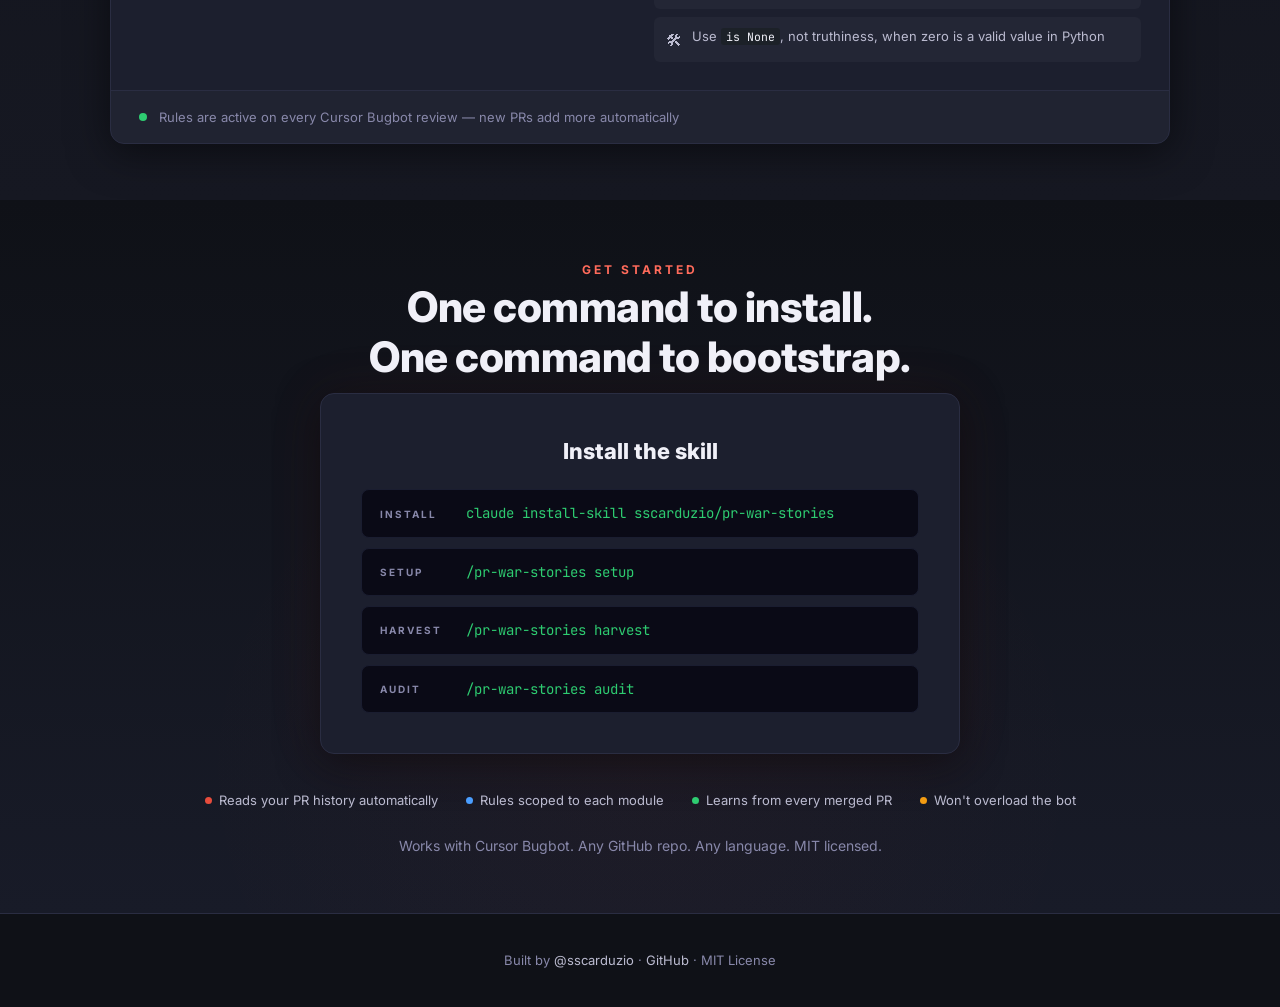
==== commit d4396a1f: "fix(x-ray round 2): remove 'leaking for months' + unverifiable 7× claim Follow-up to the x-ray pass." ====
--- a/docs/index.html
+++ b/docs/index.html
@@ -1453,7 +1453,7 @@
       <div class="hero-evidence-label">The pattern this fixes &middot; from a real PR</div>
       <div class="story-strip">
         <div class="story-step story-step-past">
-          <div class="story-step-when">PR #735 &middot; author dismisses bot (7&times;)</div>
+          <div class="story-step-when">PR #735 &middot; author dismisses same bot finding repeatedly</div>
           <div class="story-step-what"><em>"<code>setEditorStatus</code> is a React <code>useState</code> setter &mdash; guaranteed referentially stable. Adding it to deps is a no-op."</em></div>
         </div>
         <div class="story-step-arrow">&darr;</div>
@@ -1464,7 +1464,7 @@
         <div class="story-step-arrow">&darr;</div>
         <div class="story-step story-step-fix">
           <div class="story-step-when">With pr-war-stories</div>
-          <div class="story-step-what"><span style="color:var(--red-light);font-weight:700">One rule harvested</span> &mdash; author's rationale becomes a scope-level BUGBOT.md rule. Silences all 7 future false positives.</div>
+          <div class="story-step-what"><span style="color:var(--red-light);font-weight:700">One rule harvested</span> &mdash; author's rationale becomes a scope-level BUGBOT.md rule. The bot stops re-flagging it.</div>
         </div>
       </div>
     </div>
@@ -1656,12 +1656,12 @@
       <div class="story-card">
         <div class="story-header">
           <span class="story-icon">&#128683;</span>
-          <div><div class="pr">PR #735 &middot; dismissed 7&times;</div><h3>setX from useState is stable. Don't flag as missing dep.</h3></div>
+          <div><div class="pr">PR #735 &middot; 42 dismissals, one recurring theme</div><h3>setX from useState is stable. Don't flag as missing dep.</h3></div>
           <span class="placed bugbot">BUGBOT.md</span>
         </div>
         <div class="story-diff">
           <div class="diff-bad">- useEffect(() =&gt; {...}, [data, setData]) // bot: "missing dep!"</div>
-          <div class="diff-good">+ one scope rule silenced all 7 false positives</div>
+          <div class="diff-good">+ one scope rule. Bot stops re-flagging.</div>
         </div>
       </div>
       <div class="story-card">
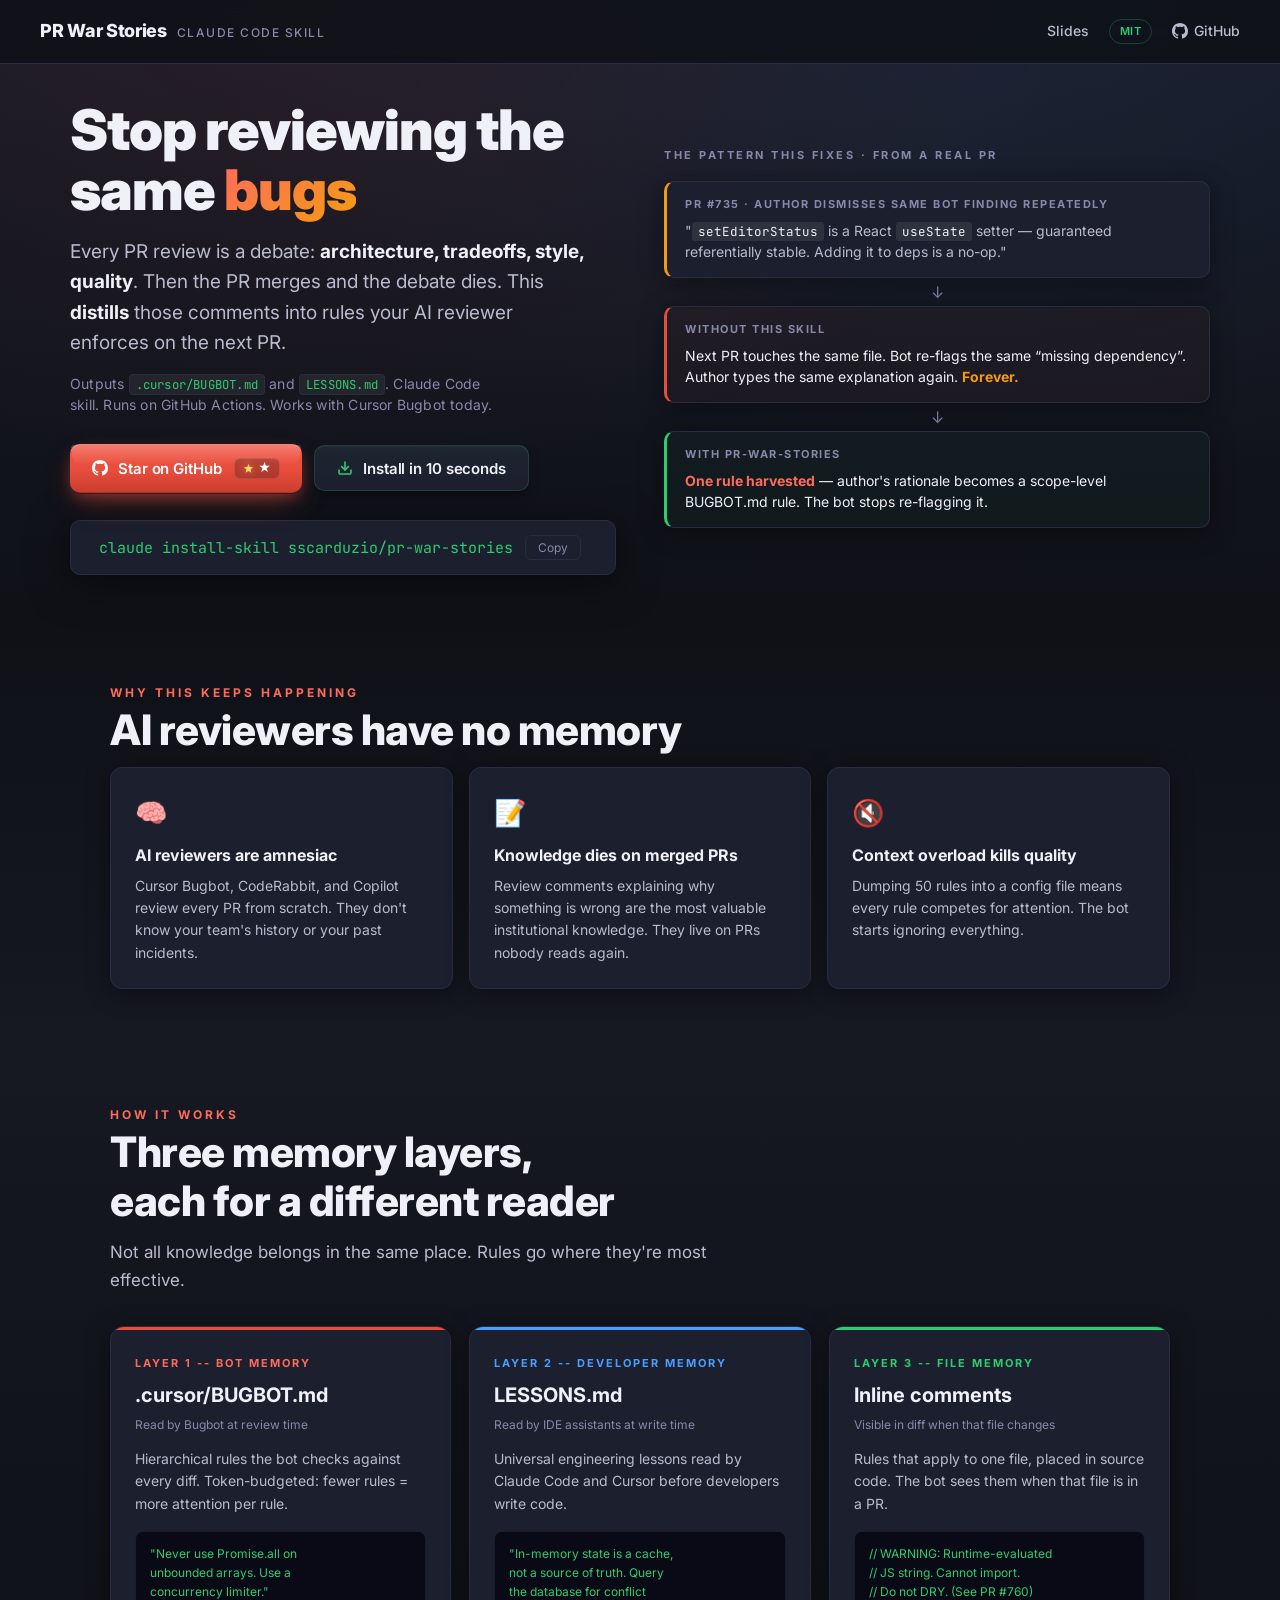
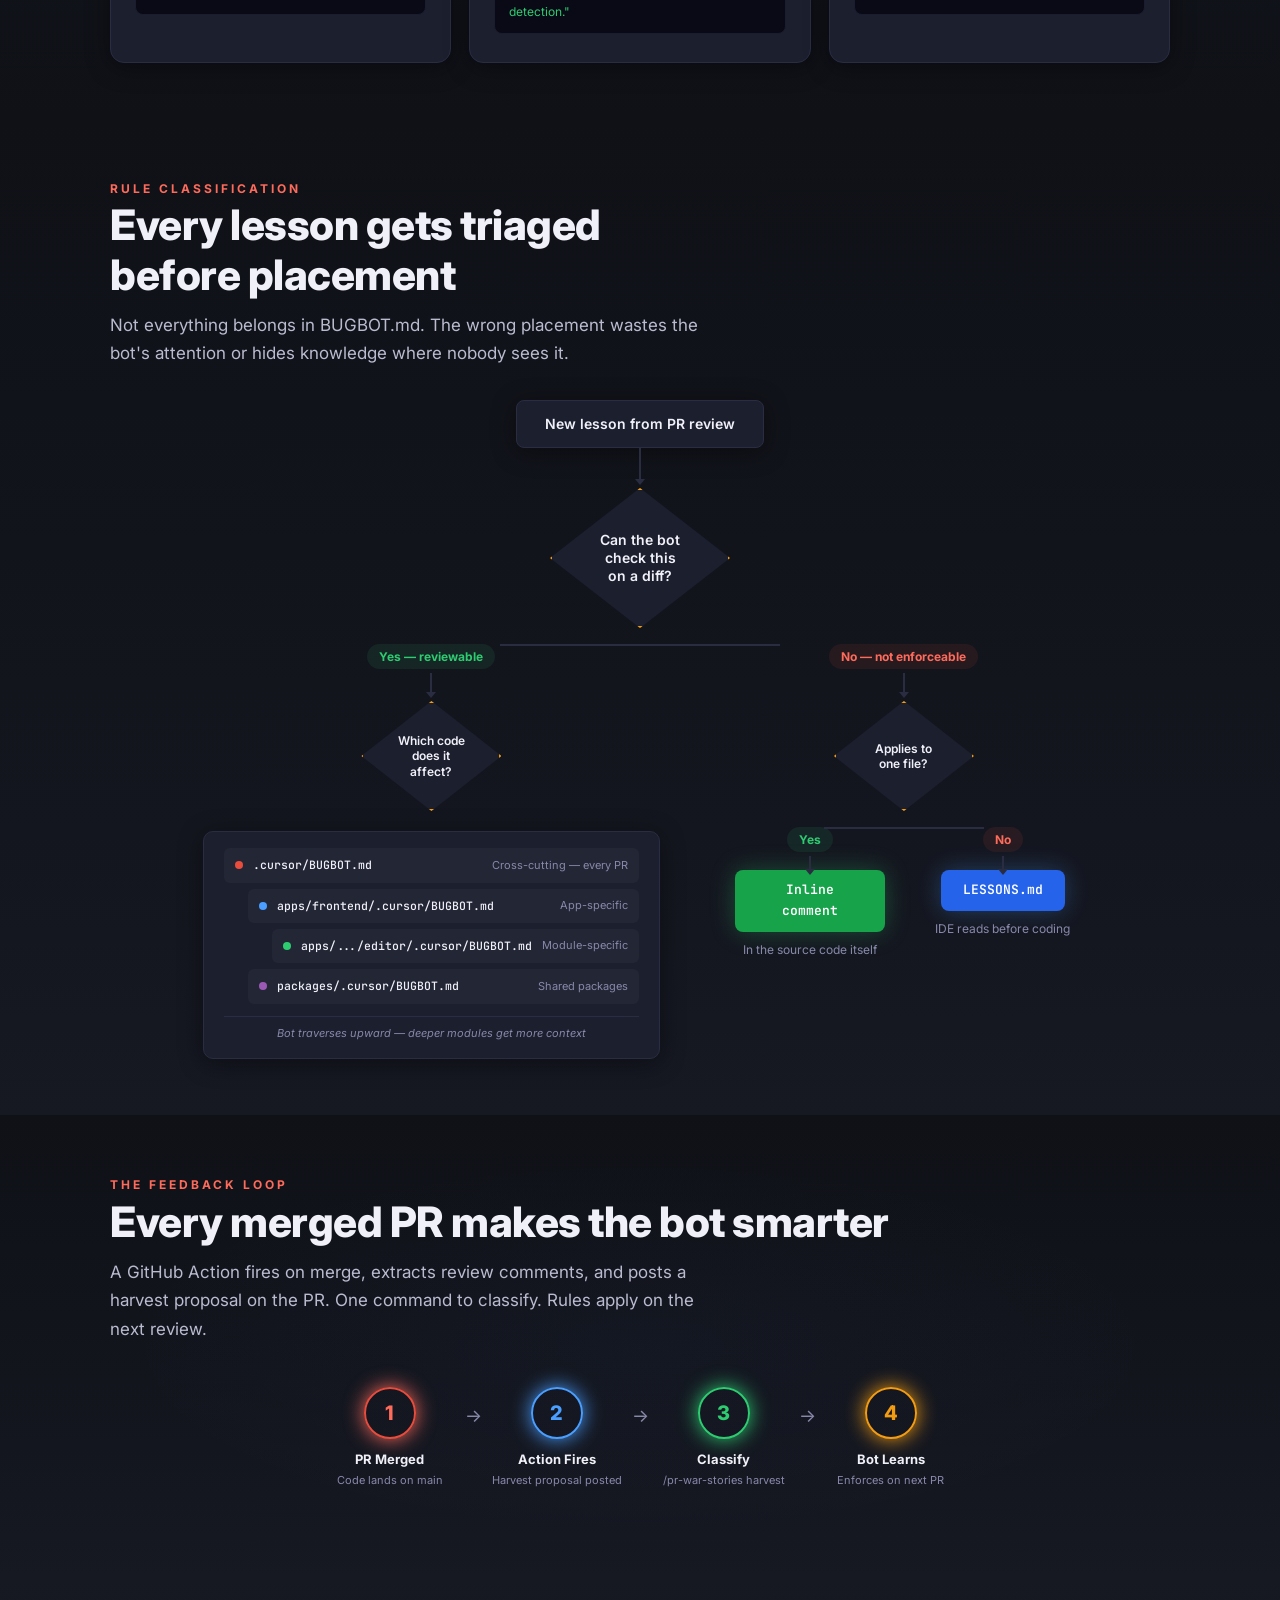
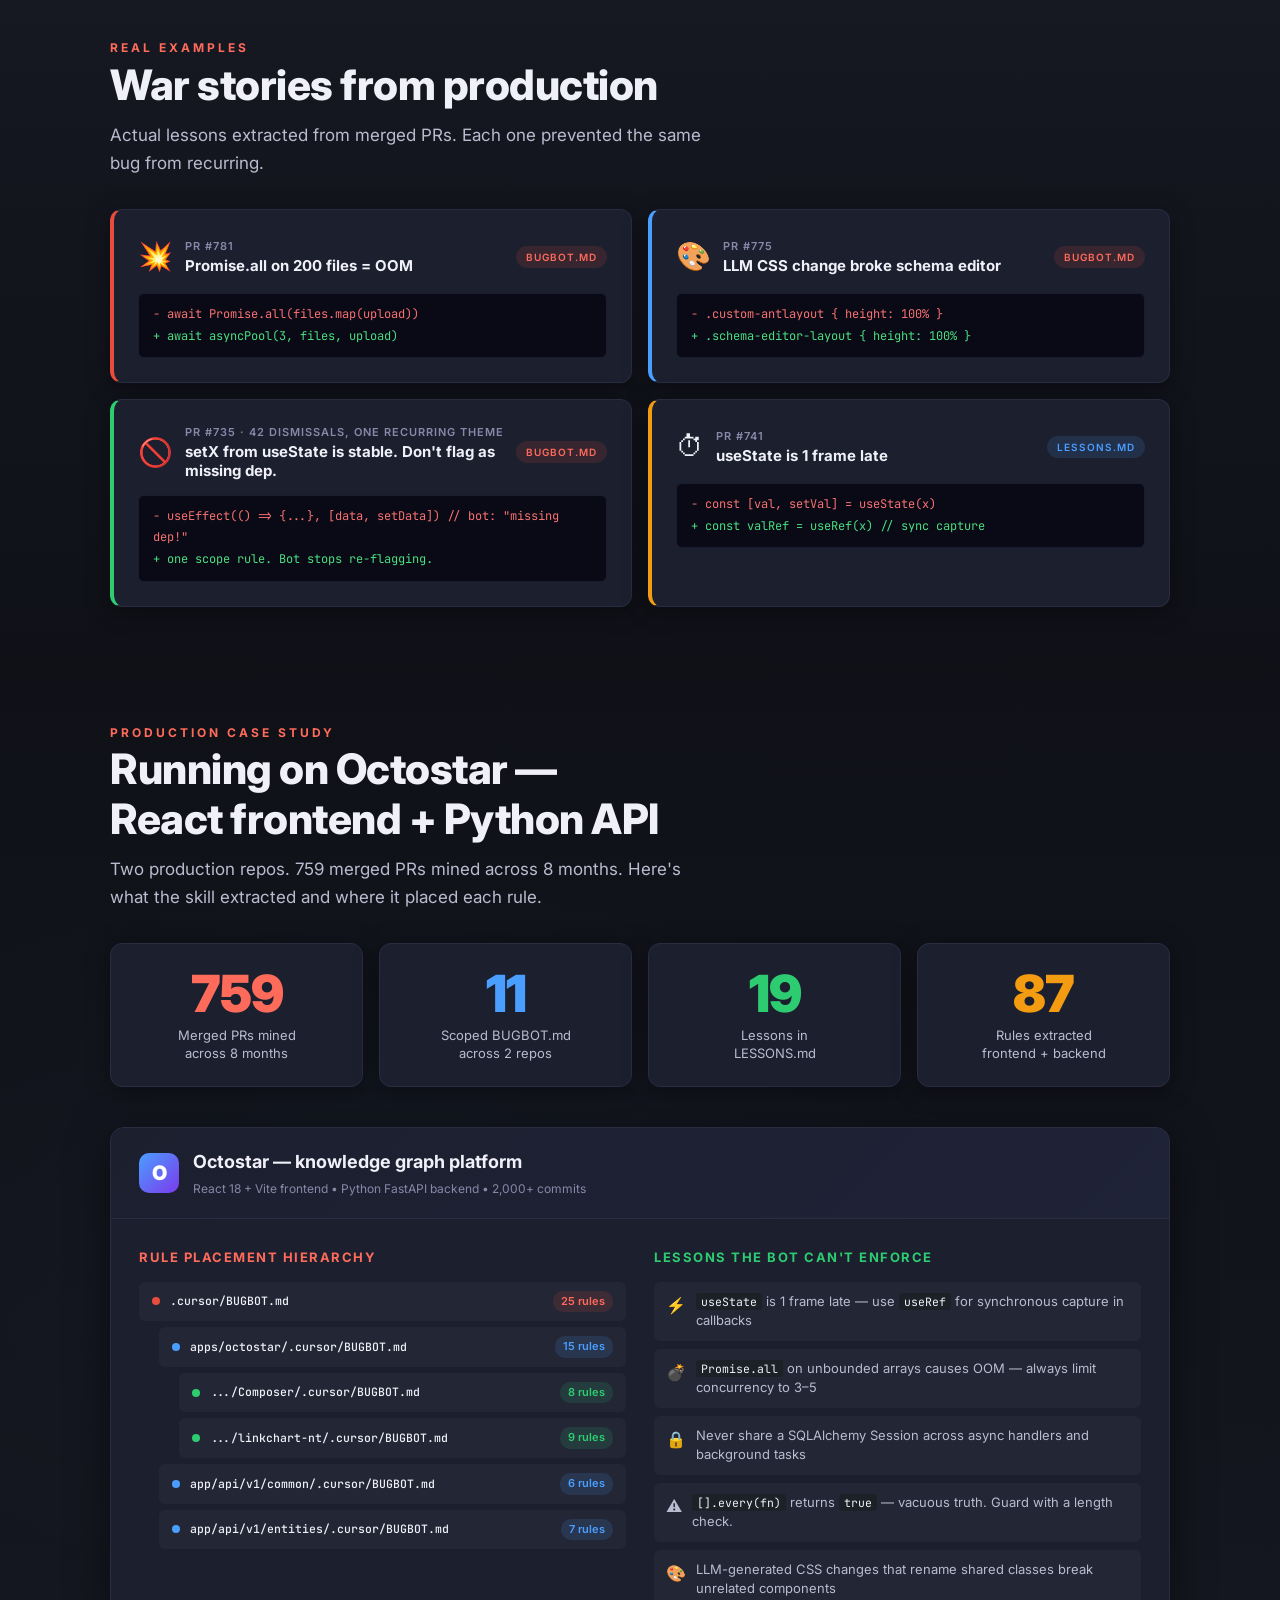
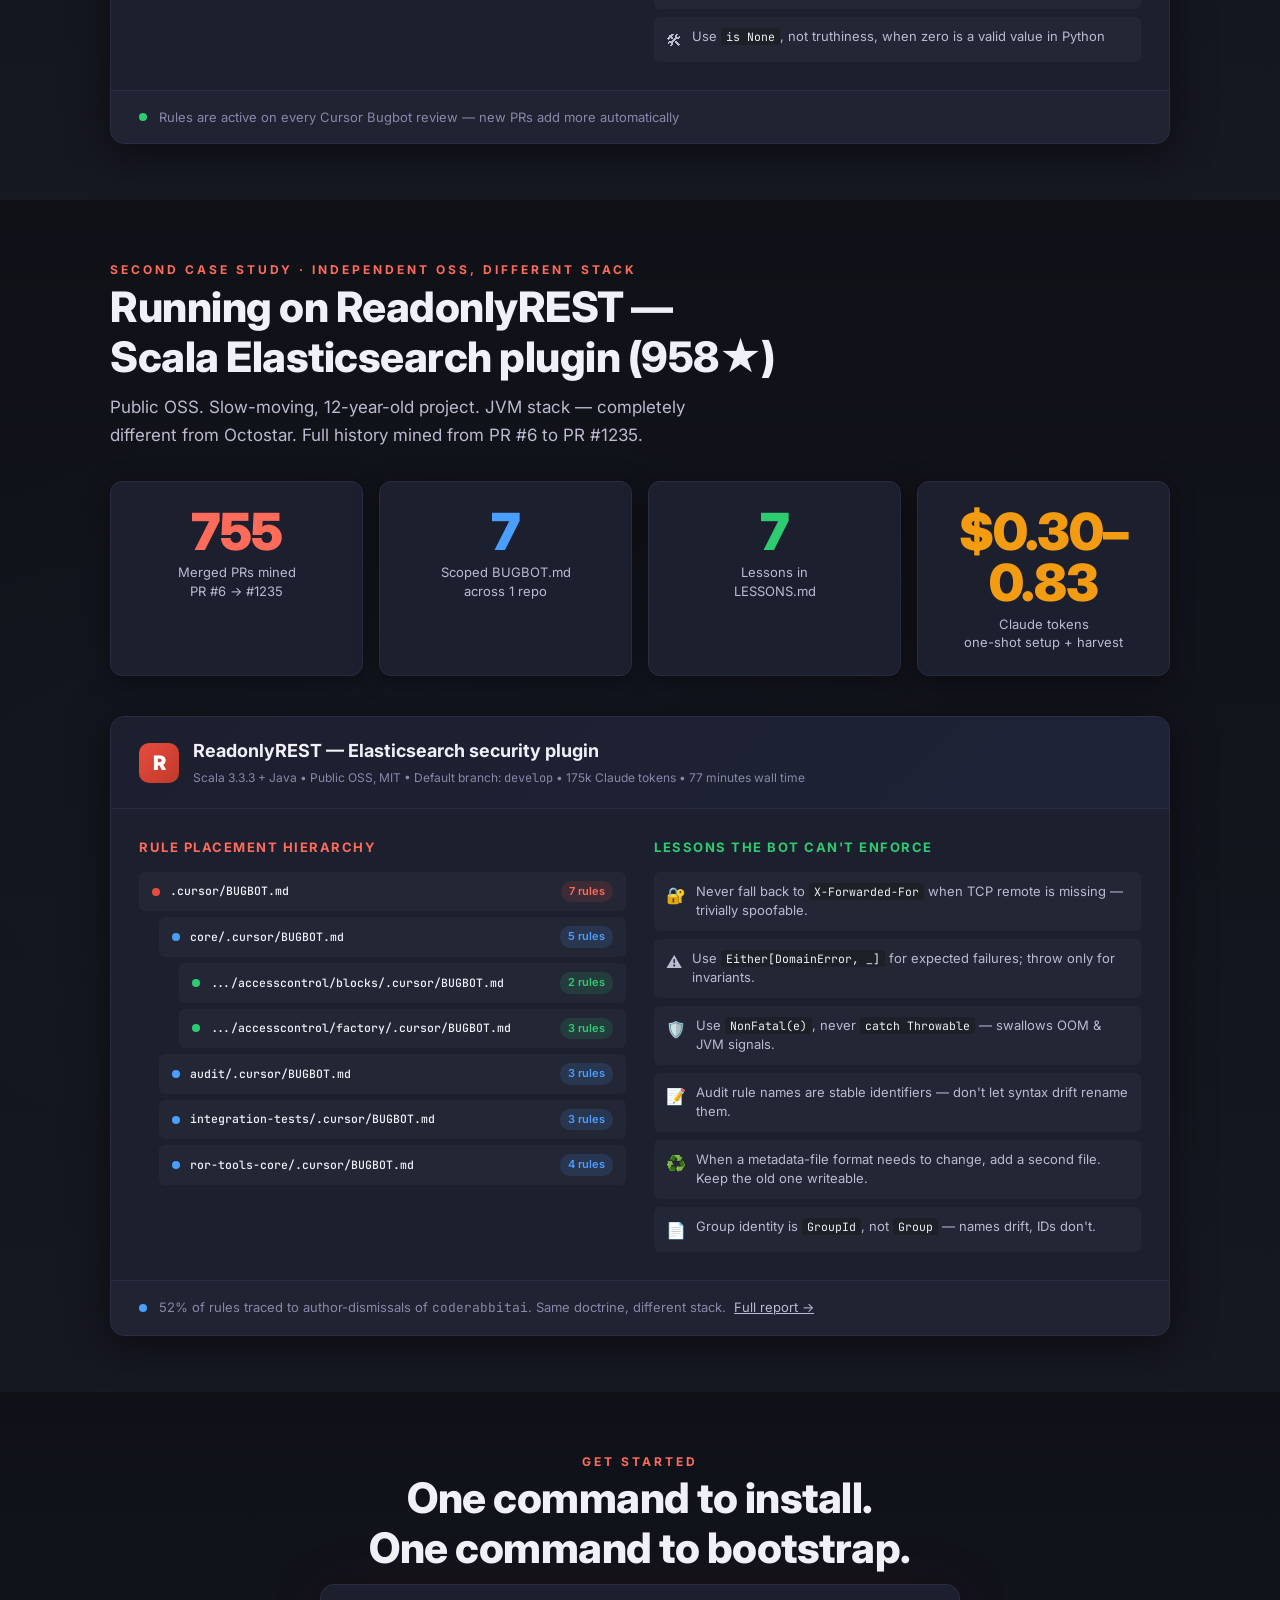
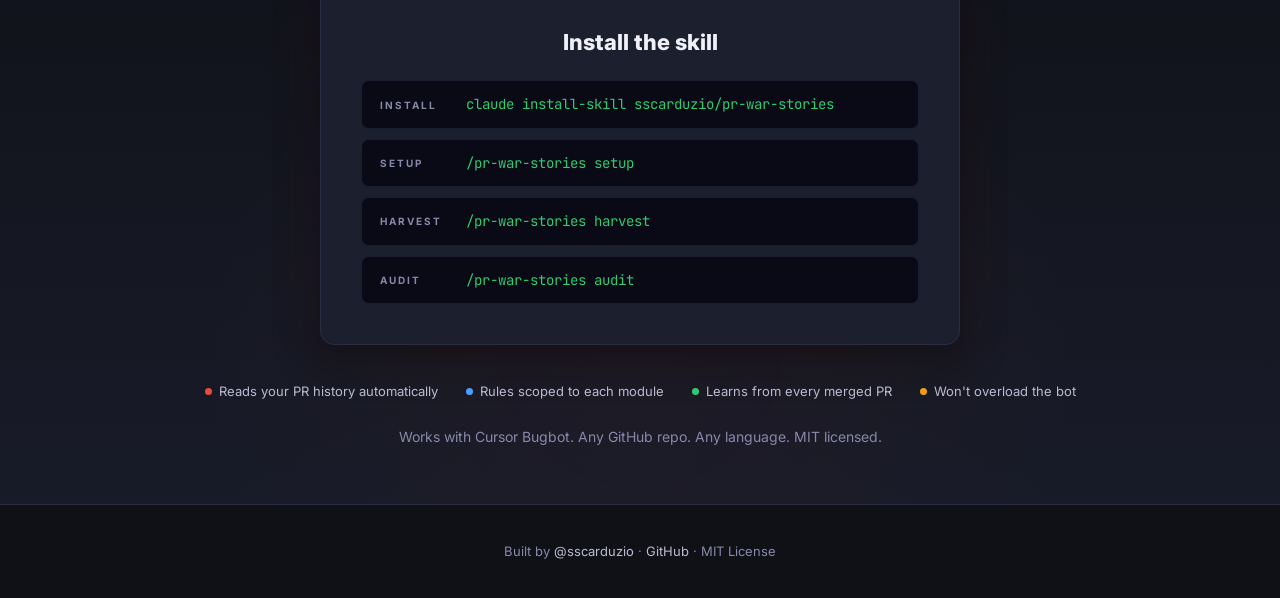
==== commit e9ceb7a4: "feat: third-party case study on elasticsearch-readonlyrest-plugin + published cost table Addresses t" ====
--- a/docs/index.html
+++ b/docs/index.html
@@ -1790,6 +1790,122 @@
   </div>
 </section>
 
+<!-- SECOND CASE STUDY — ReadonlyREST -->
+<section class="casestudy-section">
+  <div class="container">
+    <span class="section-label">Second case study &middot; independent OSS, different stack</span>
+    <h2 class="section-title">Running on ReadonlyREST &mdash;<br>Scala Elasticsearch plugin (958&starf;)</h2>
+    <p class="section-desc">Public OSS. Slow-moving, 12-year-old project. JVM stack &mdash; completely different from Octostar. Full history mined from PR #6 to PR #1235.</p>
+
+    <div class="stats-bar">
+      <div class="stat-tile">
+        <div class="big" style="color:var(--red-light)">755</div>
+        <div class="desc">Merged PRs mined<br>PR #6 &rarr; #1235</div>
+      </div>
+      <div class="stat-tile">
+        <div class="big" style="color:var(--blue)">7</div>
+        <div class="desc">Scoped BUGBOT.md<br>across 1 repo</div>
+      </div>
+      <div class="stat-tile">
+        <div class="big" style="color:var(--green)">7</div>
+        <div class="desc">Lessons in<br>LESSONS.md</div>
+      </div>
+      <div class="stat-tile">
+        <div class="big" style="color:var(--orange)">$0.30&ndash;0.83</div>
+        <div class="desc">Claude tokens<br>one-shot setup + harvest</div>
+      </div>
+    </div>
+
+    <div class="case-card">
+      <div class="case-header">
+        <div class="logo-mark" style="background:linear-gradient(135deg,#e74c3c,#c0392b)">R</div>
+        <div>
+          <h3>ReadonlyREST &mdash; Elasticsearch security plugin</h3>
+          <div class="case-meta">Scala 3.3.3 + Java &bull; Public OSS, MIT &bull; Default branch: <code>develop</code> &bull; 175k Claude tokens &bull; 77 minutes wall time</div>
+        </div>
+      </div>
+
+      <div class="case-body">
+        <div class="case-col">
+          <h4 class="red">Rule placement hierarchy</h4>
+          <div class="case-tree">
+            <div class="case-tree-row">
+              <div class="dot" style="background:var(--red)"></div>
+              <div class="file">.cursor/BUGBOT.md</div>
+              <div class="count red">7 rules</div>
+            </div>
+            <div class="case-tree-row indent">
+              <div class="dot" style="background:var(--blue)"></div>
+              <div class="file">core/.cursor/BUGBOT.md</div>
+              <div class="count blue">5 rules</div>
+            </div>
+            <div class="case-tree-row indent-2">
+              <div class="dot" style="background:var(--green)"></div>
+              <div class="file">.../accesscontrol/blocks/.cursor/BUGBOT.md</div>
+              <div class="count green">2 rules</div>
+            </div>
+            <div class="case-tree-row indent-2">
+              <div class="dot" style="background:var(--green)"></div>
+              <div class="file">.../accesscontrol/factory/.cursor/BUGBOT.md</div>
+              <div class="count green">3 rules</div>
+            </div>
+            <div class="case-tree-row indent">
+              <div class="dot" style="background:var(--blue)"></div>
+              <div class="file">audit/.cursor/BUGBOT.md</div>
+              <div class="count blue">3 rules</div>
+            </div>
+            <div class="case-tree-row indent">
+              <div class="dot" style="background:var(--blue)"></div>
+              <div class="file">integration-tests/.cursor/BUGBOT.md</div>
+              <div class="count blue">3 rules</div>
+            </div>
+            <div class="case-tree-row indent">
+              <div class="dot" style="background:var(--blue)"></div>
+              <div class="file">ror-tools-core/.cursor/BUGBOT.md</div>
+              <div class="count blue">4 rules</div>
+            </div>
+          </div>
+        </div>
+
+        <div class="case-col">
+          <h4 class="green">Lessons the bot can't enforce</h4>
+          <div class="case-lessons">
+            <div class="case-lesson">
+              <span class="icon">&#128272;</span>
+              <span>Never fall back to <code>X-Forwarded-For</code> when TCP remote is missing &mdash; trivially spoofable.</span>
+            </div>
+            <div class="case-lesson">
+              <span class="icon">&#9888;&#65039;</span>
+              <span>Use <code>Either[DomainError, _]</code> for expected failures; throw only for invariants.</span>
+            </div>
+            <div class="case-lesson">
+              <span class="icon">&#128737;&#65039;</span>
+              <span>Use <code>NonFatal(e)</code>, never <code>catch Throwable</code> &mdash; swallows OOM &amp; JVM signals.</span>
+            </div>
+            <div class="case-lesson">
+              <span class="icon">&#128221;</span>
+              <span>Audit rule names are stable identifiers &mdash; don't let syntax drift rename them.</span>
+            </div>
+            <div class="case-lesson">
+              <span class="icon">&#9851;&#65039;</span>
+              <span>When a metadata-file format needs to change, add a second file. Keep the old one writeable.</span>
+            </div>
+            <div class="case-lesson">
+              <span class="icon">&#128196;</span>
+              <span>Group identity is <code>GroupId</code>, not <code>Group</code> &mdash; names drift, IDs don't.</span>
+            </div>
+          </div>
+        </div>
+      </div>
+
+      <div class="case-footer">
+        <div class="pulse" style="background:var(--blue)"></div>
+        <span>52% of rules traced to author-dismissals of <code>coderabbitai</code>. Same doctrine, different stack. &nbsp;<a href="https://github.com/sscarduzio/pr-war-stories/tree/main/docs/case-studies/readonlyrest" style="color:var(--text-secondary);text-decoration:underline">Full report &rarr;</a></span>
+      </div>
+    </div>
+  </div>
+</section>
+
 <!-- INSTALL -->
 <section class="install-section" id="install">
   <div class="container">
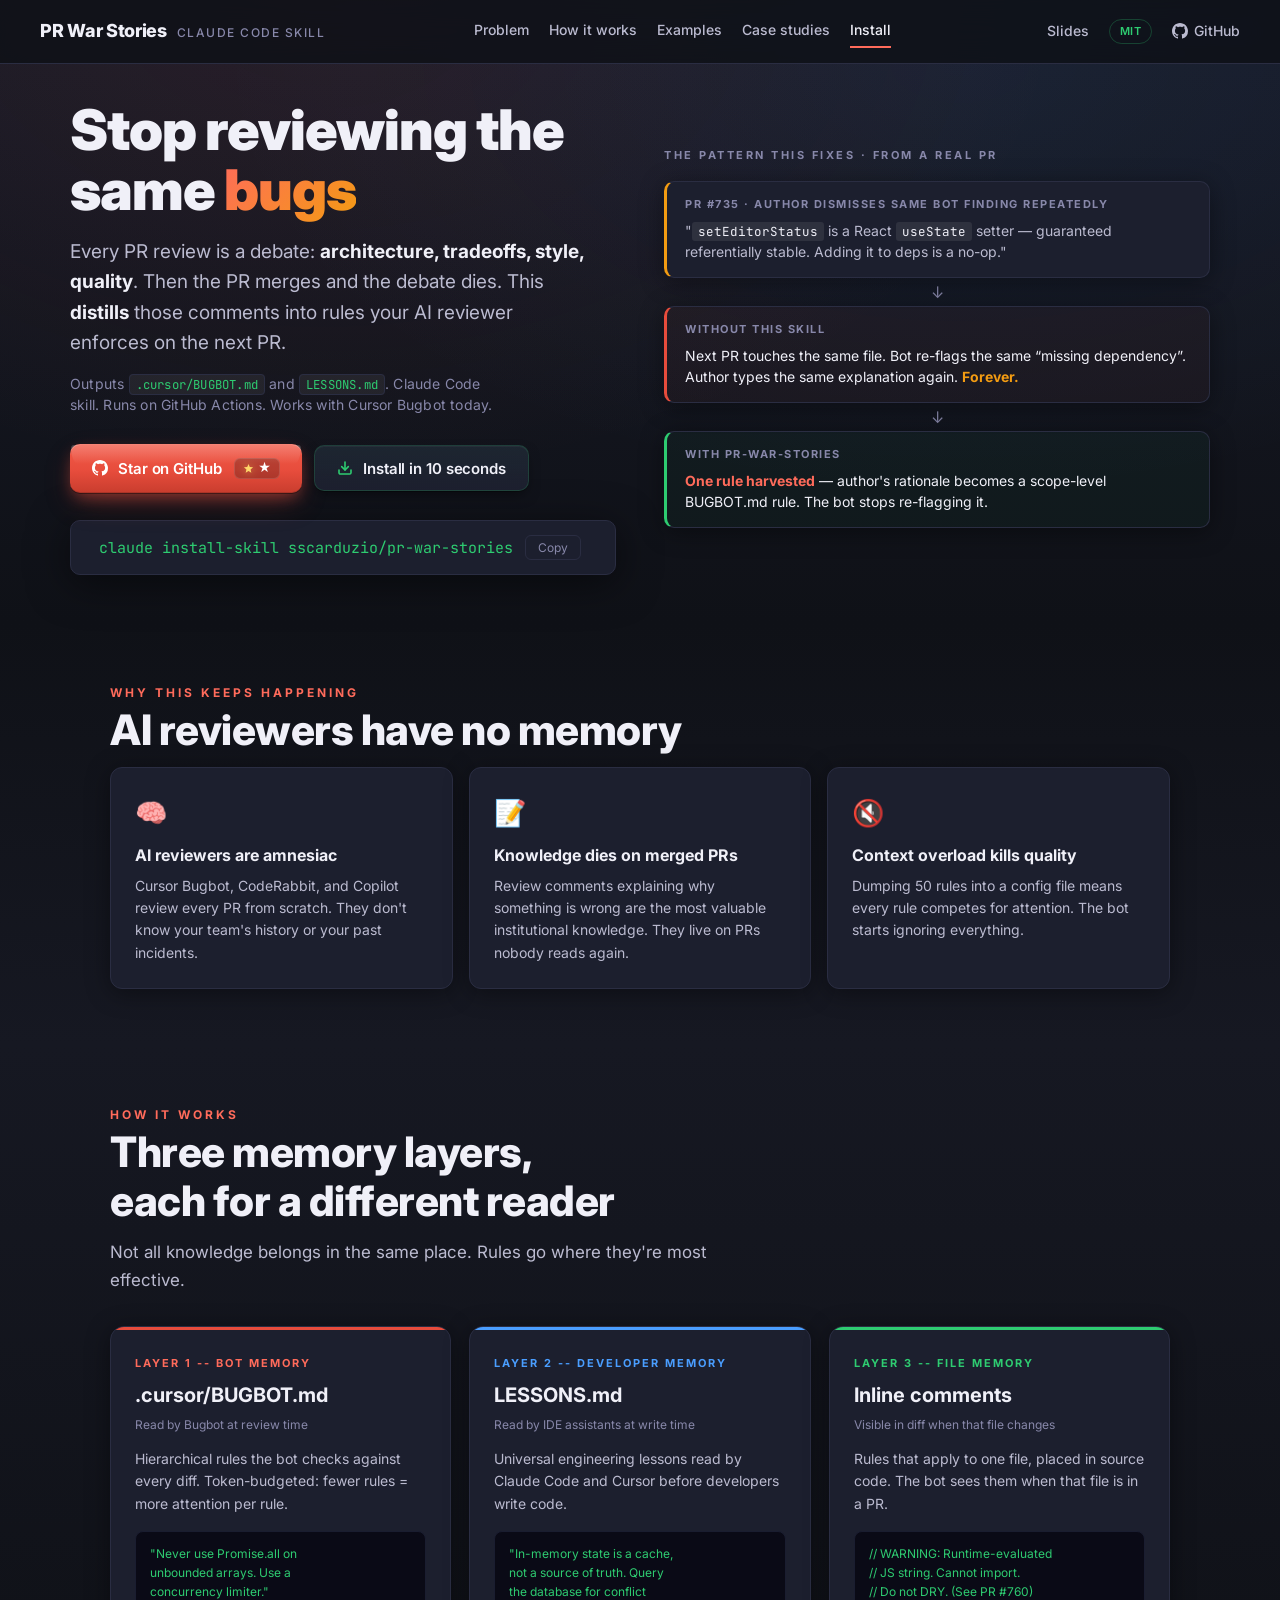
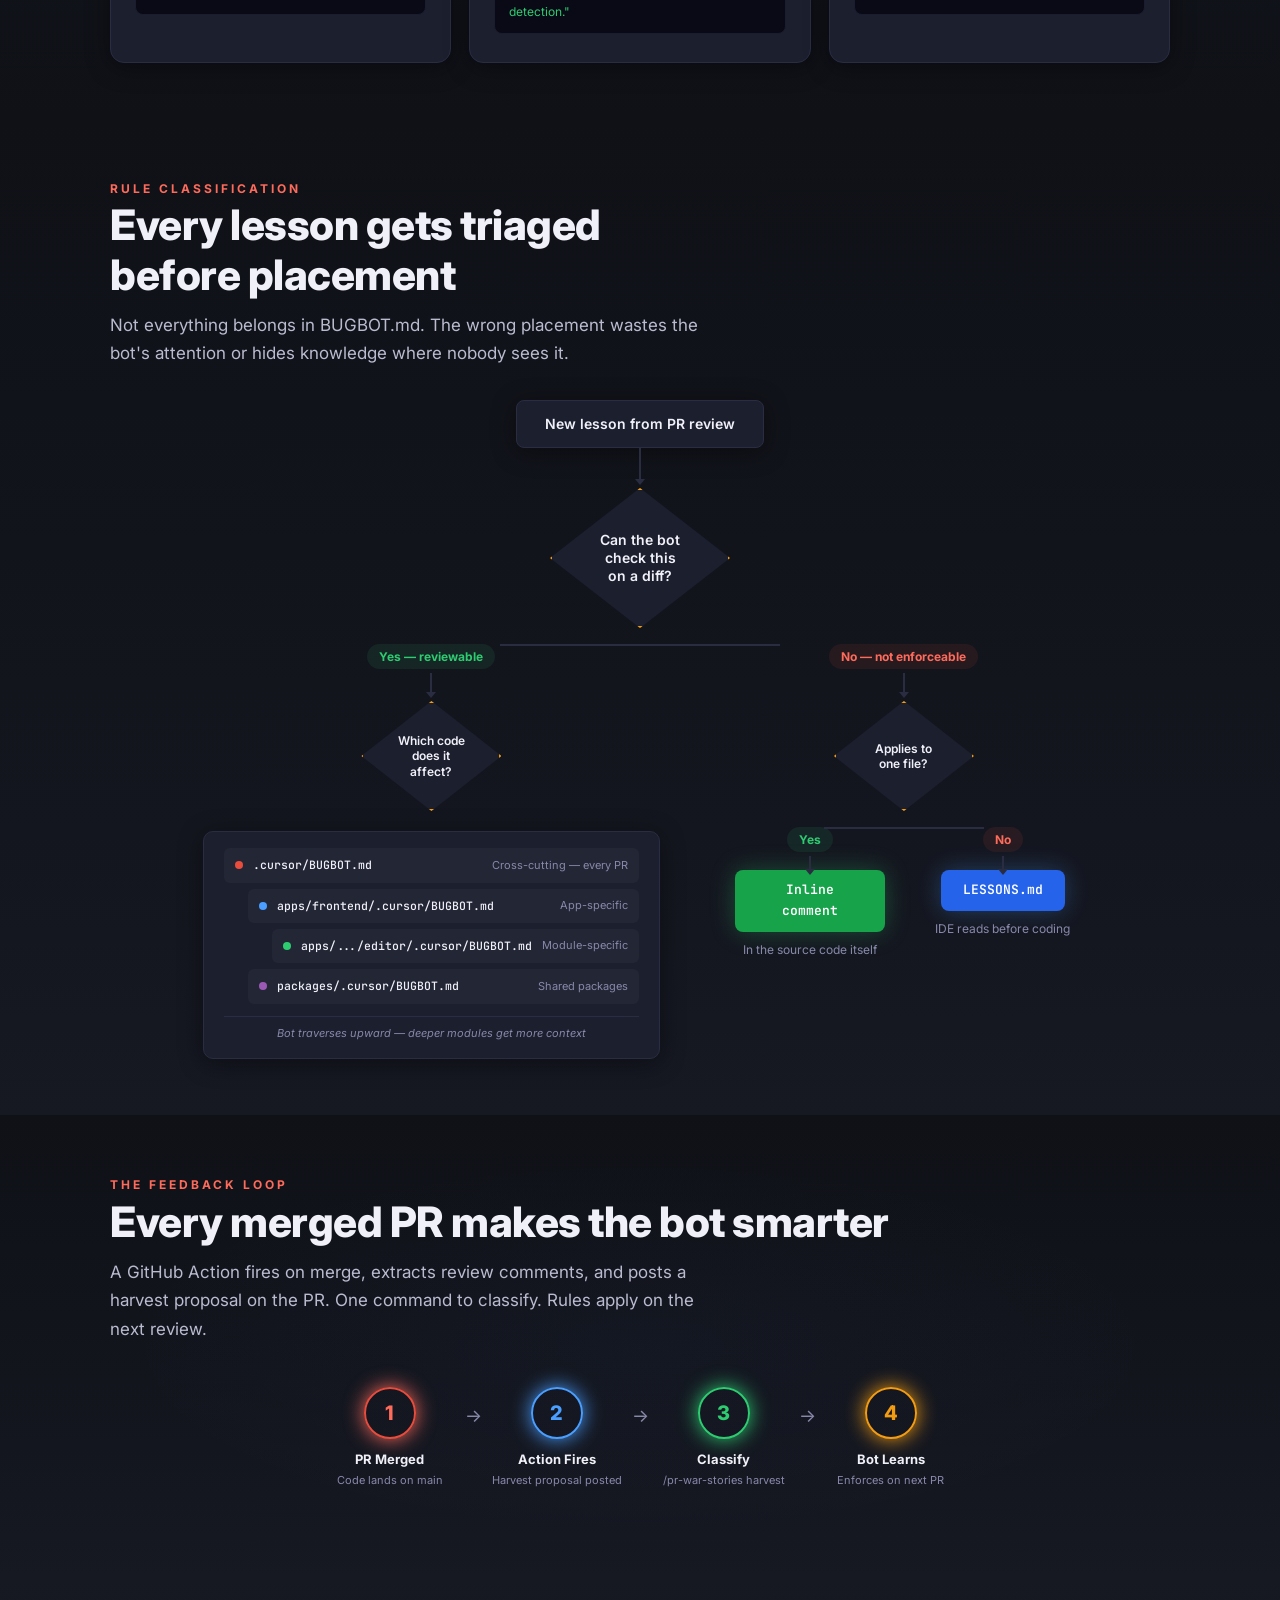
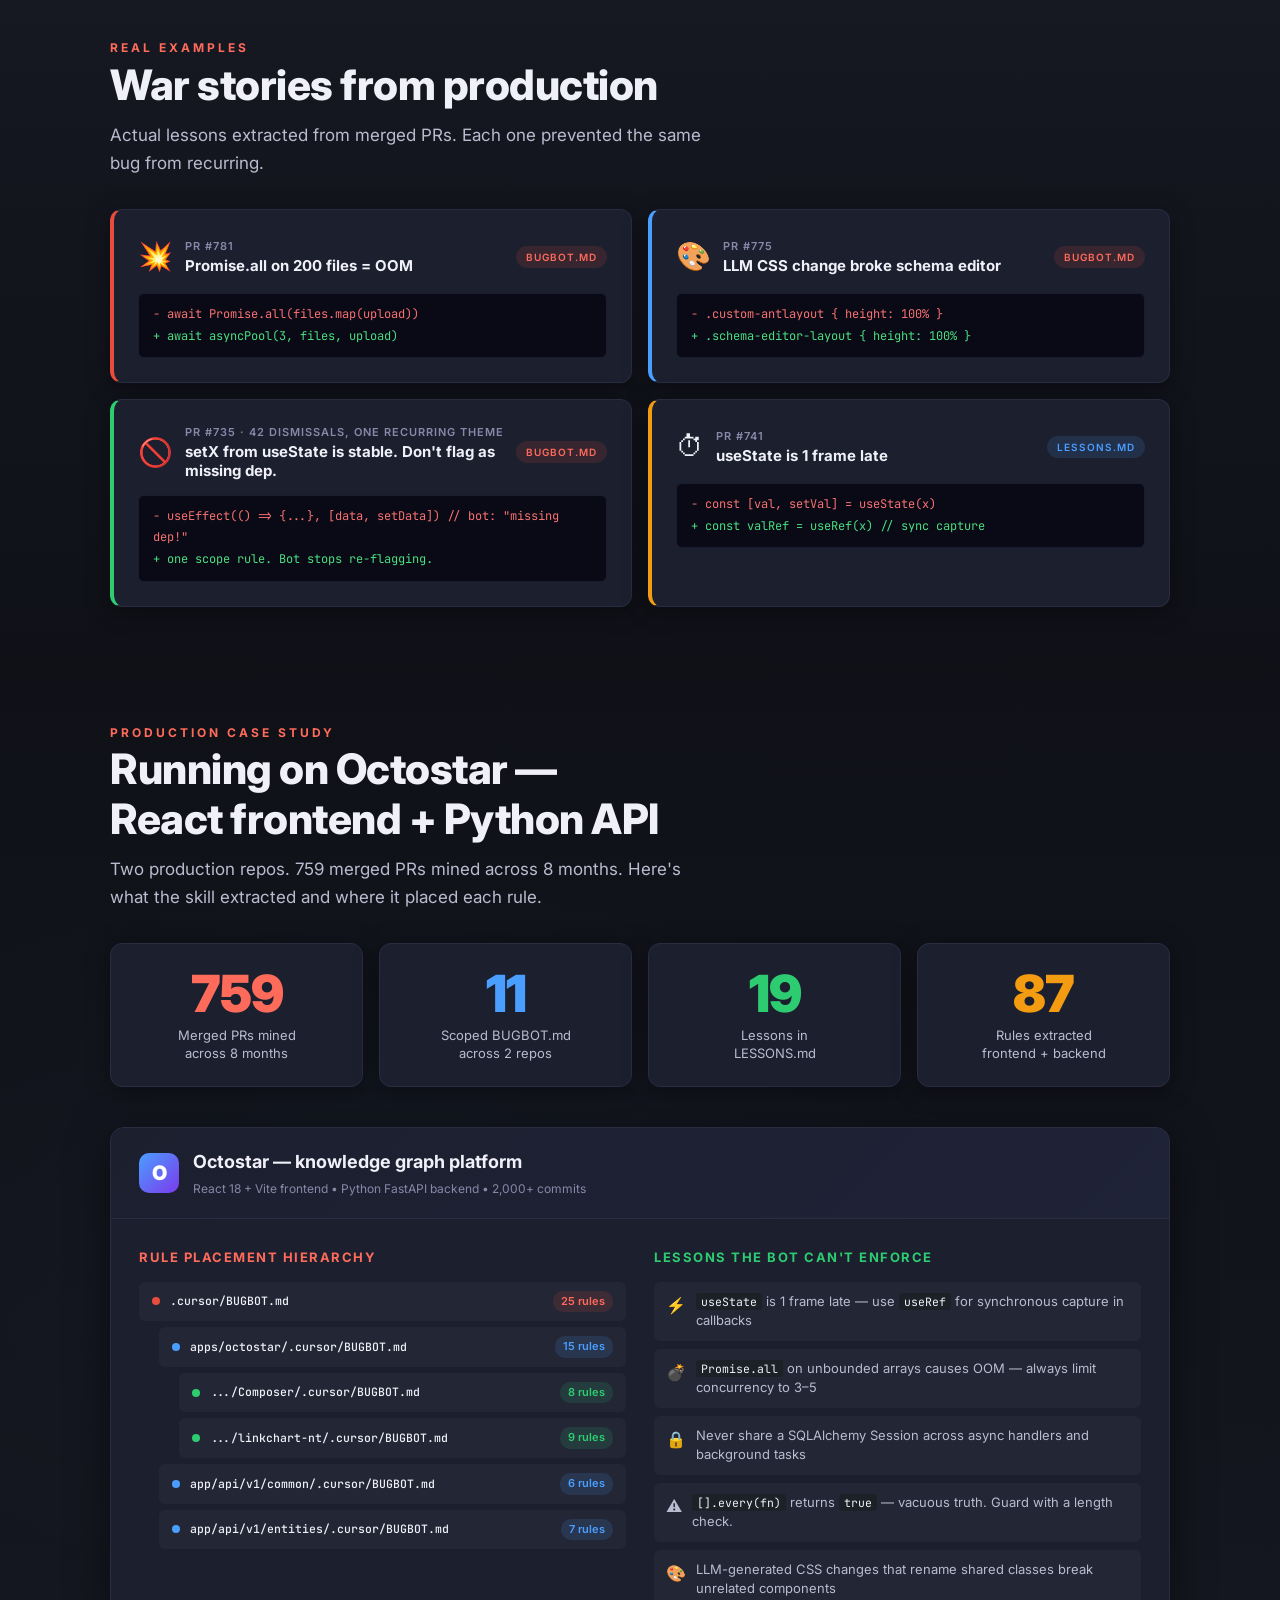
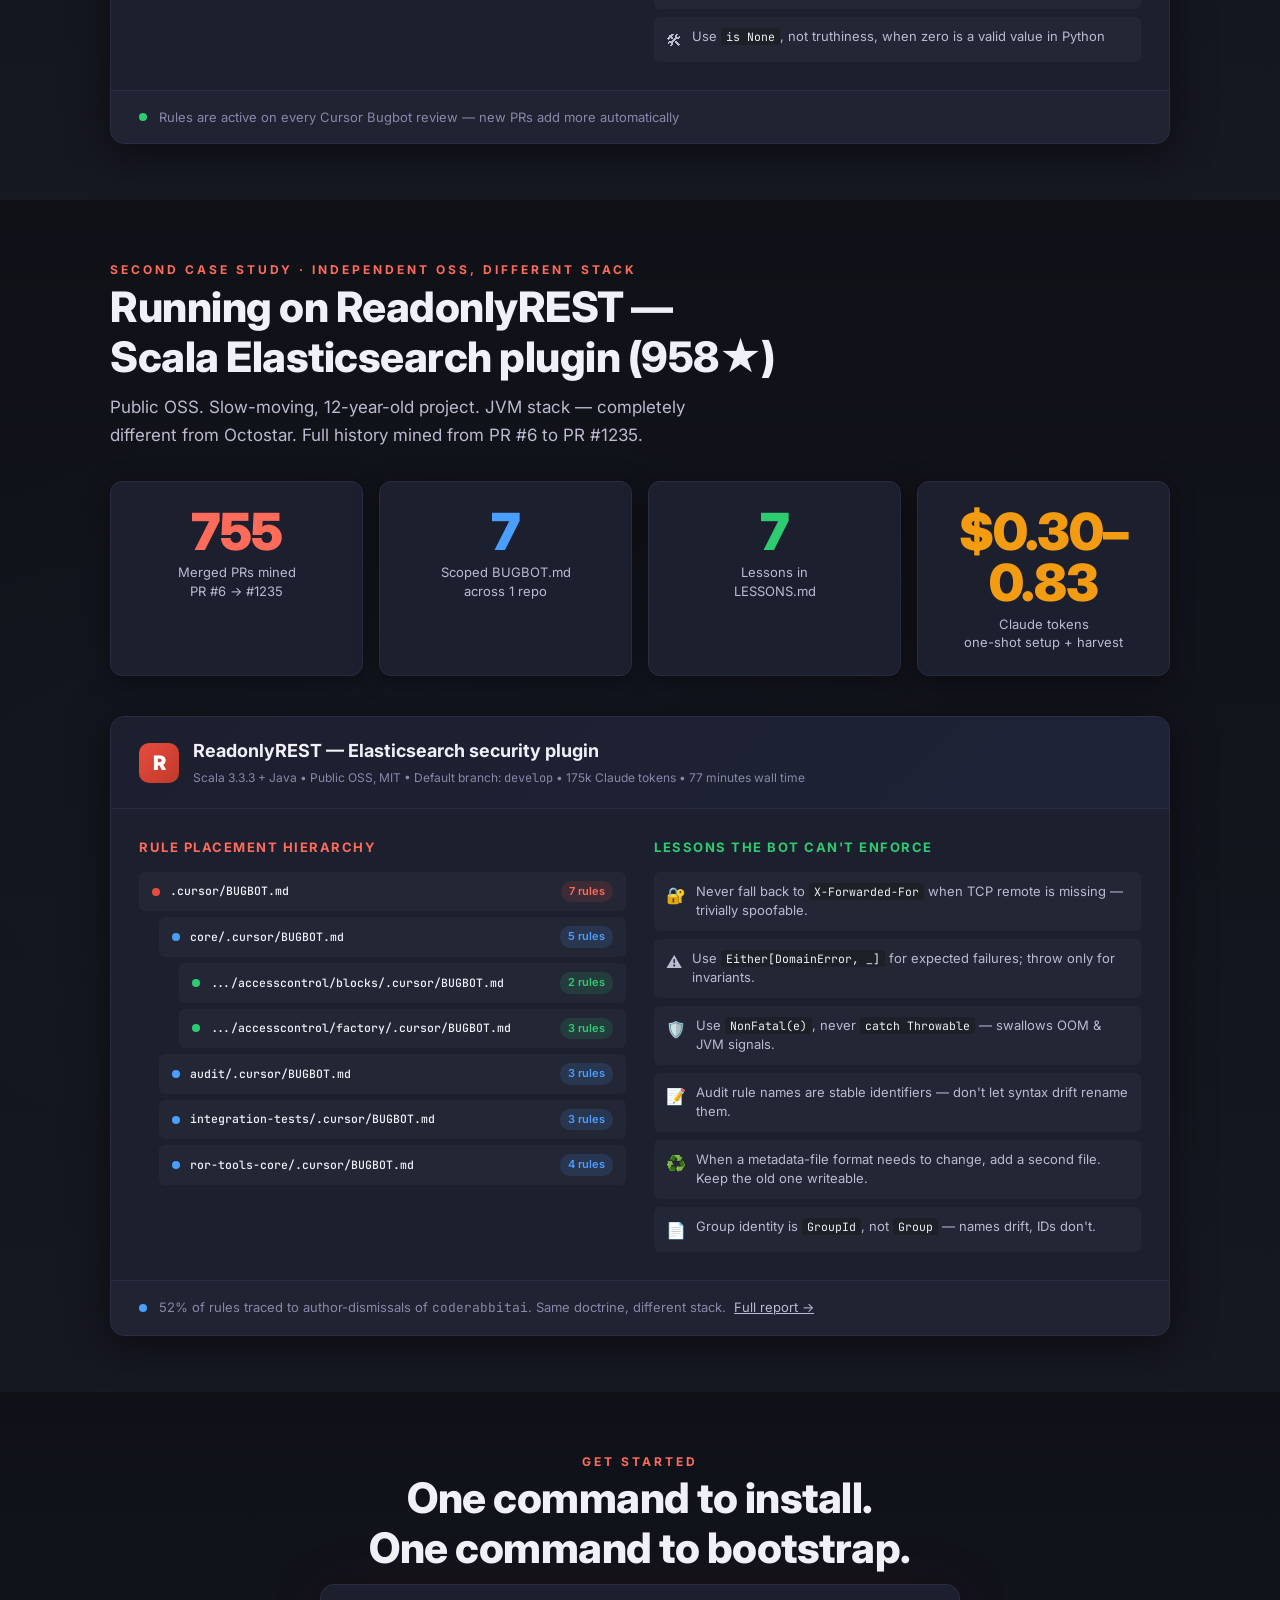
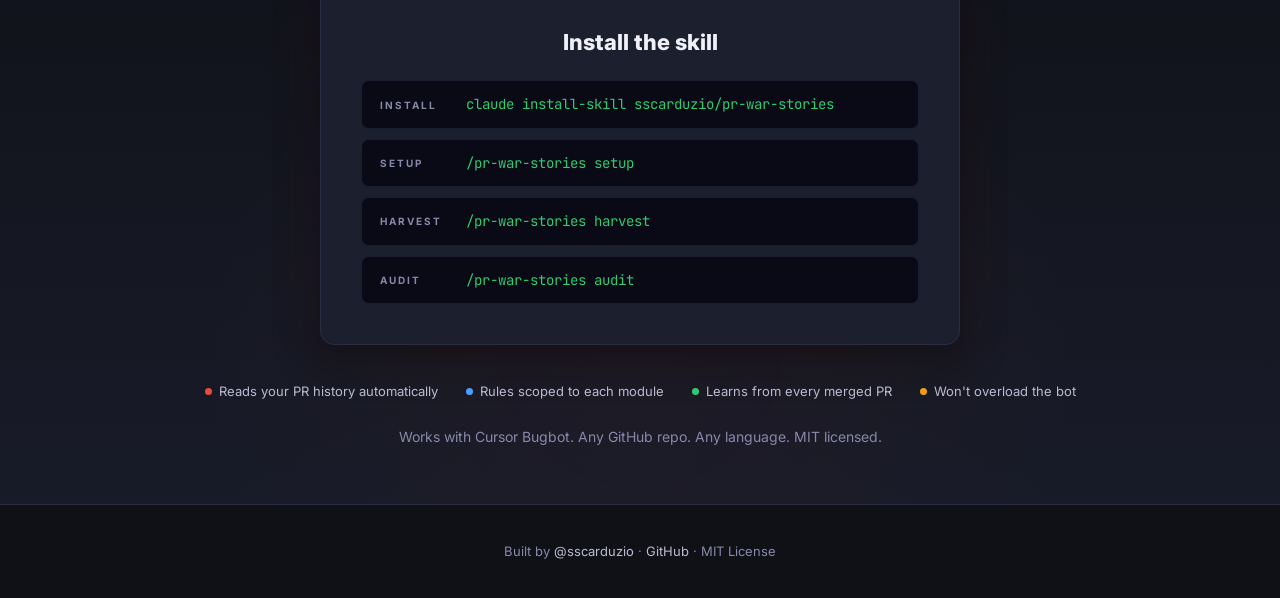
==== commit ef853bea: "refactor(landing): split index.html into css/*.css + js/main.js + add section nav - Extract 1392 lin" ====
--- a/docs/index.html
+++ b/docs/index.html
@@ -11,1409 +11,37 @@
 <meta property="og:url" content="https://sscarduzio.github.io/pr-war-stories/">
 <link rel="preconnect" href="https://fonts.googleapis.com">
 <link href="https://fonts.googleapis.com/css2?family=Inter:wght@400;500;600;700;800;900&family=JetBrains+Mono:wght@400;500;600&display=swap" rel="stylesheet">
-<style>
-:root {
-  --bg: #0f1117;
-  --bg-mid: #161822;
-  --bg-card: #1c1f2e;
-  --bg-card-hover: #222538;
-  --border: #2a2d42;
-  --red: #e74c3c;
-  --red-light: #ff6b5b;
-  --blue: #4a9eff;
-  --green: #2ecc71;
-  --orange: #f39c12;
-  --purple: #9b59b6;
-  --text: #f0f0f8;
-  --text-secondary: #bbbbd0;
-  --text-dim: #8888aa;
-  --shadow: 0 4px 24px rgba(0,0,0,0.4);
-  --shadow-lg: 0 8px 40px rgba(0,0,0,0.5);
-  --glow-red: 0 0 60px rgba(231,76,60,0.08);
-}
-
-* { margin: 0; padding: 0; box-sizing: border-box; }
-
-body {
-  font-family: 'Inter', -apple-system, sans-serif;
-  background: var(--bg);
-  color: var(--text);
-  line-height: 1.6;
-  overflow-x: hidden;
-}
-
-a { color: var(--blue); text-decoration: none; }
-a:hover { text-decoration: underline; }
-code, .mono { font-family: 'JetBrains Mono', monospace; }
-
-/* ===== TOP NAV ===== */
-.topnav {
-  position: fixed;
-  top: 0; left: 0; right: 0;
-  z-index: 100;
-  display: flex;
-  align-items: center;
-  justify-content: space-between;
-  padding: 0 40px;
-  height: 64px;
-  background: rgba(15,17,23,0.85);
-  backdrop-filter: blur(16px) saturate(1.4);
-  border-bottom: 1px solid var(--border);
-}
-
-.topnav-logo {
-  display: flex;
-  align-items: baseline;
-  gap: 10px;
-  text-decoration: none;
-}
-
-.topnav-logo:hover { text-decoration: none; }
-
-.topnav-logo .name {
-  font-size: 18px;
-  font-weight: 800;
-  color: var(--text);
-  letter-spacing: -0.3px;
-}
-
-.topnav-logo .sub {
-  font-size: 12px;
-  font-weight: 500;
-  color: var(--text-dim);
-  letter-spacing: 1.5px;
-  text-transform: uppercase;
-}
-
-.topnav-right {
-  display: flex;
-  align-items: center;
-  gap: 20px;
-}
-
-.topnav-right a {
-  color: var(--text-secondary);
-  font-size: 14px;
-  font-weight: 500;
-  display: inline-flex;
-  align-items: center;
-  gap: 6px;
-}
-
-.topnav-right a:hover { color: var(--text); text-decoration: none; }
-
-.topnav-right .badge {
-  font-size: 11px;
-  font-weight: 600;
-  color: var(--green);
-  border: 1px solid #2ecc7144;
-  padding: 3px 10px;
-  border-radius: 100px;
-  letter-spacing: 0.5px;
-}
-
-/* ===== HERO ===== */
-.hero {
-  padding: 100px 24px 48px;
-  position: relative;
-  background:
-    radial-gradient(ellipse at 25% 0%, #e74c3c14 0%, transparent 55%),
-    radial-gradient(ellipse at 75% 10%, #4a9eff10 0%, transparent 55%),
-    linear-gradient(180deg, #181b28 0%, var(--bg) 100%);
-}
-
-.hero-split {
-  max-width: 1140px;
-  margin: 0 auto;
-  display: grid;
-  grid-template-columns: 1fr 1fr;
-  gap: 48px;
-  align-items: center;
-}
-
-.hero-left { display: flex; flex-direction: column; }
-.hero-right { display: flex; flex-direction: column; gap: 12px; }
-
-.hero-evidence-label {
-  font-size: 11px;
-  font-weight: 700;
-  letter-spacing: 2.5px;
-  text-transform: uppercase;
-  color: var(--text-dim);
-  margin-bottom: 4px;
-}
-
-.story-strip { display: flex; flex-direction: column; gap: 0; }
-
-.story-step {
-  border: 1px solid var(--border);
-  background: var(--bg-card);
-  border-radius: 10px;
-  padding: 14px 18px;
-  box-shadow: var(--shadow);
-  position: relative;
-}
-
-.story-step-past { border-left: 3px solid var(--orange); }
-.story-step-now { border-left: 3px solid var(--red); background: #e74c3c0a; }
-.story-step-fix { border-left: 3px solid var(--green); background: #2ecc710a; }
-
-.story-step-when {
-  font-size: 11px;
-  font-weight: 700;
-  letter-spacing: 1.5px;
-  text-transform: uppercase;
-  color: var(--text-dim);
-  margin-bottom: 6px;
-}
-
-.story-step-what {
-  font-size: 14px;
-  color: var(--text);
-  line-height: 1.55;
-}
-
-.story-step-what code {
-  background: rgba(255,255,255,0.08);
-  border-radius: 3px;
-  padding: 1px 6px;
-  font-size: 12.5px;
-  font-family: 'JetBrains Mono', monospace;
-  color: var(--text);
-}
-
-.story-step-what em { color: var(--text-secondary); font-style: normal; }
-
-.story-step-arrow {
-  text-align: center;
-  font-size: 16px;
-  color: var(--text-dim);
-  line-height: 1;
-  padding: 6px 0;
-}
-
-@media (max-width: 900px) {
-  .hero-split { grid-template-columns: 1fr; gap: 32px; }
-  .hero-left { align-items: center; text-align: center; }
-}
-
-.hero h1 {
-  font-size: clamp(32px, 4.5vw, 56px);
-  font-weight: 900;
-  line-height: 1.08;
-  margin-bottom: 16px;
-  letter-spacing: -1px;
-}
-
-.hero h1 .highlight {
-  background: linear-gradient(135deg, var(--red-light), var(--orange));
-  -webkit-background-clip: text;
-  -webkit-text-fill-color: transparent;
-  background-clip: text;
-}
-
-.hero-sub {
-  font-size: clamp(16px, 1.55vw, 19px);
-  color: var(--text-secondary);
-  max-width: 520px;
-  margin-bottom: 14px;
-  line-height: 1.6;
-}
-
-.hero-inline-code {
-  background: rgba(255,255,255,0.06);
-  border: 1px solid var(--border);
-  border-radius: 4px;
-  padding: 1px 6px;
-  font-family: 'JetBrains Mono', monospace;
-  font-size: 0.88em;
-  color: var(--green);
-  white-space: nowrap;
-}
-
-.hero-sub-accent {
-  color: var(--text);
-  font-weight: 700;
-}
-
-.hero-sub-sm {
-  font-size: clamp(13px, 1.15vw, 14px);
-  color: var(--text-dim);
-  max-width: 440px;
-  margin-bottom: 28px;
-  line-height: 1.55;
-  letter-spacing: 0.2px;
-}
-
-.hero-cta {
-  display: flex;
-  gap: 12px;
-  flex-wrap: wrap;
-  margin-bottom: 28px;
-  align-items: center;
-}
-
-/* ===== BUTTONS — layered construction, stateful motion ===== */
-
-.btn {
-  position: relative;
-  isolation: isolate;
-  display: inline-flex;
-  align-items: center;
-  gap: 10px;
-  padding: 14px 22px;
-  border-radius: 10px;
-  font-size: 15px;
-  font-weight: 600;
-  font-family: inherit;
-  line-height: 1;
-  letter-spacing: -0.1px;
-  border: none;
-  cursor: pointer;
-  text-decoration: none;
-  white-space: nowrap;
-  will-change: transform;
-  transition:
-    transform 180ms cubic-bezier(0.2, 0.8, 0.2, 1),
-    box-shadow 180ms cubic-bezier(0.2, 0.8, 0.2, 1),
-    filter 180ms cubic-bezier(0.2, 0.8, 0.2, 1);
-}
-
-.btn:focus-visible {
-  outline: 2px solid var(--red-light);
-  outline-offset: 3px;
-}
-
-.btn:hover { text-decoration: none; transform: translateY(-1px); }
-.btn:active { transform: translateY(0); transition-duration: 60ms; }
-
-.btn .btn-icon {
-  width: 16px;
-  height: 16px;
-  flex-shrink: 0;
-  display: block;
-}
-
-.btn .btn-kbd {
-  font-family: 'JetBrains Mono', monospace;
-  font-size: 11px;
-  font-weight: 600;
-  padding: 3px 7px;
-  border-radius: 5px;
-  margin-left: 4px;
-  line-height: 1;
-}
-
-/* --- Primary: layered red with inner highlight, tinted shadow, glossy depth --- */
-.btn-primary {
-  color: #fff;
-  background:
-    linear-gradient(180deg, #f25a48 0%, var(--red) 55%, #c93d2e 100%);
-  box-shadow:
-    inset 0 1px 0 rgba(255,255,255,0.25),
-    inset 0 -1px 0 rgba(0,0,0,0.15),
-    0 1px 0 rgba(0,0,0,0.4),
-    0 6px 16px -4px rgba(231,76,60,0.55),
-    0 12px 32px -8px rgba(231,76,60,0.35);
-}
-
-.btn-primary::before {
-  content: '';
-  position: absolute;
-  inset: 1px 1px auto 1px;
-  height: 40%;
-  border-radius: 9px 9px 20px 20px / 9px 9px 40px 40px;
-  background: linear-gradient(180deg, rgba(255,255,255,0.22) 0%, rgba(255,255,255,0) 100%);
-  pointer-events: none;
-  z-index: 1;
-}
-
-.btn-primary > * { position: relative; z-index: 2; }
-
-.btn-primary:hover {
-  filter: brightness(1.06);
-  box-shadow:
-    inset 0 1px 0 rgba(255,255,255,0.3),
-    inset 0 -1px 0 rgba(0,0,0,0.15),
-    0 1px 0 rgba(0,0,0,0.4),
-    0 10px 24px -4px rgba(231,76,60,0.65),
-    0 20px 44px -8px rgba(231,76,60,0.4);
-}
-
-.btn-primary:active {
-  filter: brightness(0.96);
-  box-shadow:
-    inset 0 1px 0 rgba(255,255,255,0.18),
-    inset 0 -1px 0 rgba(0,0,0,0.2),
-    0 2px 6px -2px rgba(231,76,60,0.5);
-}
-
-.btn-primary .btn-count {
-  display: inline-flex;
-  align-items: center;
-  gap: 4px;
-  padding: 3px 8px;
-  margin-left: 2px;
-  border-radius: 6px;
-  background: rgba(0,0,0,0.22);
-  border: 1px solid rgba(255,255,255,0.12);
-  font-size: 12.5px;
-  font-weight: 700;
-  font-variant-numeric: tabular-nums;
-  letter-spacing: 0.2px;
-}
-
-.btn-primary .btn-count svg {
-  width: 11px;
-  height: 11px;
-  fill: #ffd76a;
-  filter: drop-shadow(0 0 4px rgba(255,215,106,0.6));
-}
-
-/* --- Secondary: dark glass with hairline border and subtle green-install tint --- */
-.btn-secondary {
-  color: var(--text);
-  background:
-    linear-gradient(180deg, rgba(46,204,113,0.04) 0%, rgba(28,31,46,0.9) 100%),
-    var(--bg-card);
-  border: 1px solid rgba(46,204,113,0.18);
-  box-shadow:
-    inset 0 1px 0 rgba(255,255,255,0.04),
-    0 1px 0 rgba(0,0,0,0.3),
-    0 6px 14px -4px rgba(0,0,0,0.5);
-}
-
-.btn-secondary .btn-icon { color: var(--green); }
-
-.btn-secondary:hover {
-  border-color: rgba(46,204,113,0.4);
-  box-shadow:
-    inset 0 1px 0 rgba(255,255,255,0.06),
-    0 1px 0 rgba(0,0,0,0.3),
-    0 10px 22px -4px rgba(46,204,113,0.18),
-    0 14px 28px -8px rgba(0,0,0,0.5);
-}
-
-.btn-secondary:active {
-  box-shadow:
-    inset 0 1px 0 rgba(255,255,255,0.02),
-    0 1px 3px rgba(0,0,0,0.4);
-}
-
-@media (prefers-reduced-motion: reduce) {
-  .btn { transition: none; }
-  .btn:hover, .btn:active { transform: none; }
-}
-
-.hero-install {
-  background: var(--bg-card);
-  border: 1px solid var(--border);
-  border-radius: 10px;
-  padding: 14px 28px;
-  display: inline-flex;
-  align-items: center;
-  gap: 12px;
-  box-shadow: var(--shadow-lg);
-}
-
-.hero-install code { font-size: 15px; color: var(--green); }
-
-.hero-install .copy-btn {
-  background: none;
-  border: 1px solid var(--border);
-  color: var(--text-dim);
-  padding: 4px 12px;
-  border-radius: 6px;
-  cursor: pointer;
-  font-size: 12px;
-  font-family: 'Inter', sans-serif;
-  transition: all 0.2s;
-}
-.hero-install .copy-btn:hover { border-color: var(--text-secondary); color: var(--text); }
-
-/* ===== SECTIONS ===== */
-section { padding: 56px 24px; }
-
-.container { max-width: 1060px; margin: 0 auto; }
-
-.section-label {
-  font-size: 12px;
-  font-weight: 700;
-  letter-spacing: 3px;
-  text-transform: uppercase;
-  color: var(--red-light);
-  margin-bottom: 10px;
-}
-
-.section-title {
-  font-size: clamp(26px, 3.5vw, 42px);
-  font-weight: 800;
-  margin-bottom: 12px;
-  line-height: 1.18;
-  letter-spacing: -0.5px;
-}
-
-.section-desc {
-  font-size: 17px;
-  color: var(--text-secondary);
-  max-width: 600px;
-  margin-bottom: 32px;
-  line-height: 1.65;
-}
-
-/* ===== PROBLEM ===== */
-.problem-section {
-  background: linear-gradient(180deg, var(--bg) 0%, var(--bg-mid) 100%);
-}
-
-/* GitHub PR comment — light theme simulation */
-.gh-comment-wrapper {
-  display: flex;
-  gap: 28px;
-  align-items: stretch;
-  margin-bottom: 40px;
-  max-width: 900px;
-}
-
-.gh-comment {
-  flex: 1;
-  border: 1px solid #d1d9e0;
-  border-radius: 6px;
-  background: #ffffff;
-  overflow: hidden;
-  box-shadow: 0 1px 3px rgba(0,0,0,0.08), 0 8px 32px rgba(0,0,0,0.12);
-  position: relative;
-}
-
-/* The little triangle nub on the left */
-.gh-comment::before {
-  content: '';
-  position: absolute;
-  top: 18px;
-  left: -8px;
-  width: 14px;
-  height: 14px;
-  background: #f6f8fa;
-  border-left: 1px solid #d1d9e0;
-  border-bottom: 1px solid #d1d9e0;
-  transform: rotate(45deg);
-}
-
-.gh-comment-header {
-  display: flex;
-  align-items: center;
-  gap: 8px;
-  padding: 10px 16px;
-  background: #f6f8fa;
-  border-bottom: 1px solid #d1d9e0;
-  font-size: 13px;
-  position: relative;
-  z-index: 1;
-}
-
-.gh-avatar {
-  width: 22px;
-  height: 22px;
-  border-radius: 50%;
-  border: 1px solid #d1d9e0;
-}
-
-.gh-username {
-  font-weight: 700;
-  color: #1f2328;
-}
-
-.gh-badge {
-  font-size: 11px;
-  font-weight: 500;
-  color: #636c76;
-  border: 1px solid #d1d9e0;
-  border-radius: 12px;
-  padding: 1px 8px;
-  background: #ffffff;
-}
-
-.gh-time {
-  color: #636c76;
-  font-size: 12px;
-}
-
-.gh-dots {
-  margin-left: auto;
-  color: #acb2b9;
-  cursor: default;
-  letter-spacing: -2px;
-  font-size: 16px;
-}
-
-.gh-comment-body {
-  padding: 16px;
-  font-size: 14px;
-  color: #1f2328;
-  line-height: 1.65;
-}
-
-.gh-comment-body code {
-  background: #eff1f3;
-  border-radius: 4px;
-  padding: 2px 6px;
-  font-size: 12.5px;
-  color: #1f2328;
-}
-
-.gh-comment-body .gh-aside-text {
-  margin-top: 12px;
-  color: #636c76;
-  font-size: 13px;
-}
-
-.gh-comment-footer {
-  padding: 8px 16px;
-  border-top: 1px solid #d1d9e0;
-  display: flex;
-  gap: 6px;
-  background: #ffffff;
-}
-
-.gh-reaction {
-  font-size: 12px;
-  color: #636c76;
-  background: #f6f8fa;
-  border: 1px solid #d1d9e0;
-  border-radius: 100px;
-  padding: 2px 10px;
-  cursor: default;
-  transition: border-color 0.15s;
-}
-
-.gh-reaction:hover { border-color: #0969da; }
-
-/* Aside callout */
-.gh-comment-aside {
-  max-width: 240px;
-  display: flex;
-  flex-direction: column;
-  justify-content: center;
-  gap: 12px;
-  padding: 20px 24px;
-  background: var(--bg-card);
-  border: 1px solid var(--border);
-  border-left: 3px solid var(--red);
-  border-radius: 8px;
-  box-shadow: var(--shadow);
-}
-
-.gh-comment-aside svg { flex-shrink: 0; }
-
-.gh-comment-aside p {
-  font-size: 14px;
-  color: var(--text-secondary);
-  line-height: 1.6;
-}
-
-.gh-comment-aside code {
-  background: #1c2128;
-  border-radius: 3px;
-  padding: 1px 5px;
-  font-size: 12px;
-  color: var(--text);
-}
-
-@media (max-width: 768px) {
-  .gh-comment-wrapper { flex-direction: column; gap: 16px; }
-  .gh-comment-aside { max-width: 100%; }
-  .gh-comment::before { display: none; }
-}
-
-.problem-grid {
-  display: grid;
-  grid-template-columns: repeat(3, 1fr);
-  gap: 16px;
-}
-
-@media (max-width: 768px) {
-  .problem-grid { grid-template-columns: 1fr; }
-}
-
-.problem-card {
-  background: var(--bg-card);
-  border: 1px solid var(--border);
-  border-radius: 12px;
-  padding: 24px;
-  box-shadow: var(--shadow);
-  transition: all 0.25s ease;
-}
-.problem-card:hover {
-  border-color: #e74c3c33;
-  box-shadow: var(--shadow-lg), var(--glow-red);
-  transform: translateY(-2px);
-}
-
-.problem-card .emoji { font-size: 26px; margin-bottom: 10px; }
-.problem-card h3 { font-size: 16px; font-weight: 700; margin-bottom: 6px; }
-.problem-card p { font-size: 14px; color: var(--text-secondary); line-height: 1.6; }
-
-/* ===== HOW IT WORKS ===== */
-.how-section {
-  background: linear-gradient(180deg, var(--bg-mid) 0%, var(--bg) 100%);
-}
-
-.layers-grid {
-  display: grid;
-  grid-template-columns: repeat(3, 1fr);
-  gap: 18px;
-}
-
-@media (max-width: 768px) {
-  .layers-grid { grid-template-columns: 1fr; }
-}
-
-.layer-card {
-  background: var(--bg-card);
-  border: 1px solid var(--border);
-  border-radius: 14px;
-  padding: 28px 24px;
-  position: relative;
-  overflow: hidden;
-  box-shadow: var(--shadow);
-  transition: all 0.25s ease;
-}
-.layer-card:hover {
-  transform: translateY(-3px);
-  box-shadow: var(--shadow-lg);
-  border-color: #4a9eff33;
-}
-
-.layer-card::before {
-  content: '';
-  position: absolute;
-  top: 0; left: 0; right: 0;
-  height: 3px;
-}
-
-.layer-card.l1::before { background: var(--red); }
-.layer-card.l2::before { background: var(--blue); }
-.layer-card.l3::before { background: var(--green); }
-
-.layer-card .layer-num {
-  font-size: 11px;
-  font-weight: 700;
-  letter-spacing: 2px;
-  text-transform: uppercase;
-  margin-bottom: 6px;
-}
-
-.layer-card.l1 .layer-num { color: var(--red-light); }
-.layer-card.l2 .layer-num { color: var(--blue); }
-.layer-card.l3 .layer-num { color: var(--green); }
-
-.layer-card h3 { font-size: 20px; font-weight: 700; margin-bottom: 4px; }
-
-.layer-card .when {
-  font-size: 12px;
-  color: var(--text-dim);
-  margin-bottom: 14px;
-}
-
-.layer-card p { font-size: 14px; color: var(--text-secondary); margin-bottom: 16px; line-height: 1.6; }
-
-.layer-card .example-box {
-  background: #0a0a16;
-  border: 1px solid #1a1d30;
-  border-radius: 8px;
-  padding: 12px 14px;
-  font-size: 12px;
-  color: var(--green);
-  line-height: 1.6;
-  white-space: pre-wrap;
-}
-
-/* ===== CLASSIFICATION FLOW ===== */
-.classify-section {
-  background: linear-gradient(180deg, var(--bg) 0%, var(--bg-mid) 100%);
-}
-
-.flow-diagram {
-  display: flex;
-  flex-direction: column;
-  align-items: center;
-  gap: 0;
-  max-width: 760px;
-  margin: 0 auto;
-}
-
-.flow-start { display: flex; justify-content: center; }
-
-.flow-node {
-  padding: 12px 28px;
-  border-radius: 8px;
-  font-size: 14px;
-  font-weight: 600;
-  text-align: center;
-}
-
-.flow-entry {
-  background: var(--bg-card);
-  border: 1px solid var(--border);
-  color: var(--text);
-  box-shadow: var(--shadow);
-}
-
-.flow-dest {
-  color: #fff;
-  font-family: 'JetBrains Mono', monospace;
-  font-size: 13px;
-  padding: 10px 22px;
-}
-
-.flow-dest.red { background: var(--red); box-shadow: 0 0 24px rgba(231,76,60,0.3); }
-.flow-dest.blue { background: #2563eb; box-shadow: 0 0 24px rgba(74,158,255,0.3); }
-.flow-dest.green { background: #16a34a; box-shadow: 0 0 24px rgba(46,204,113,0.3); }
-
-.flow-example {
-  font-size: 12px;
-  color: var(--text-dim);
-  margin-top: 8px;
-  text-align: center;
-}
-
-.flow-arrow-down {
-  width: 2px;
-  height: 32px;
-  background: var(--border);
-  position: relative;
-  margin: 0 auto;
-}
-
-.flow-arrow-down::after {
-  content: '';
-  position: absolute;
-  bottom: -5px;
-  left: -4px;
-  border-left: 5px solid transparent;
-  border-right: 5px solid transparent;
-  border-top: 6px solid var(--border);
-}
-
-.flow-arrow-down.small { height: 20px; }
-.flow-arrow-down.tiny { height: 14px; }
-
-.flow-decision {
-  display: flex;
-  justify-content: center;
-  margin: 8px 0;
-}
-
-.flow-diamond {
-  background: var(--bg-card);
-  border: 2px solid var(--orange);
-  transform: rotate(0deg);
-  padding: 20px 32px;
-  font-size: 14px;
-  font-weight: 600;
-  color: var(--text);
-  text-align: center;
-  line-height: 1.3;
-  clip-path: polygon(50% 0%, 100% 50%, 50% 100%, 0% 50%);
-  width: 180px;
-  height: 140px;
-  display: flex;
-  align-items: center;
-  justify-content: center;
-  box-shadow: 0 0 30px rgba(243,156,18,0.1);
-}
-
-.flow-diamond.small {
-  width: 140px;
-  height: 110px;
-  font-size: 12px;
-  padding: 16px 24px;
-}
-
-.flow-branches {
-  display: flex;
-  gap: 80px;
-  justify-content: center;
-  margin-top: 8px;
-  position: relative;
-}
-
-/* Horizontal connector line */
-.flow-branches::before {
-  content: '';
-  position: absolute;
-  top: 0;
-  left: 50%;
-  transform: translateX(-50%);
-  width: 280px;
-  height: 2px;
-  background: var(--border);
-}
-
-.flow-branch {
-  display: flex;
-  flex-direction: column;
-  align-items: center;
-  gap: 0;
-  min-width: 140px;
-}
-
-.flow-label-yes, .flow-label-no {
-  font-size: 12px;
-  font-weight: 700;
-  padding: 3px 12px;
-  border-radius: 100px;
-  margin-bottom: 4px;
-}
-
-.flow-label-yes { color: var(--green); background: #2ecc7118; }
-.flow-label-no { color: var(--red-light); background: #e74c3c18; }
-
-.flow-decision-2 {
-  display: flex;
-  justify-content: center;
-  margin: 8px 0;
-}
-
-.flow-sub-branches {
-  display: flex;
-  gap: 48px;
-  justify-content: center;
-  margin-top: 8px;
-  position: relative;
-}
-
-.flow-sub-branches::before {
-  content: '';
-  position: absolute;
-  top: 0;
-  left: 50%;
-  transform: translateX(-50%);
-  width: 160px;
-  height: 2px;
-  background: var(--border);
-}
-
-/* Scope tree inside the "Yes" branch */
-.flow-scope-tree {
-  background: var(--bg-card);
-  border: 1px solid var(--border);
-  border-radius: 10px;
-  padding: 16px 20px;
-  margin-top: 12px;
-  display: flex;
-  flex-direction: column;
-  gap: 6px;
-  box-shadow: var(--shadow);
-  min-width: 320px;
-}
-
-.flow-scope-row {
-  display: flex;
-  align-items: center;
-  gap: 10px;
-  padding: 7px 10px;
-  border-radius: 6px;
-  background: rgba(255,255,255,0.03);
-  border: 1px solid transparent;
-  transition: all 0.2s;
-}
-
-.flow-scope-row:hover {
-  border-color: var(--border);
-  background: rgba(255,255,255,0.06);
-}
-
-.flow-scope-row.indent { margin-left: 24px; }
-.flow-scope-row.indent-2 { margin-left: 48px; }
-
-.flow-scope-dot {
-  width: 8px;
-  height: 8px;
-  border-radius: 50%;
-  flex-shrink: 0;
-}
-
-.flow-scope-file {
-  font-family: 'JetBrains Mono', monospace;
-  font-size: 11.5px;
-  color: var(--text);
-  font-weight: 500;
-  white-space: nowrap;
-}
-
-.flow-scope-label {
-  font-size: 11px;
-  color: var(--text-dim);
-  margin-left: auto;
-  white-space: nowrap;
-}
-
-.flow-scope-note {
-  font-size: 11px;
-  color: var(--text-dim);
-  text-align: center;
-  margin-top: 6px;
-  padding-top: 8px;
-  border-top: 1px solid var(--border);
-  font-style: italic;
-}
-
-@media (max-width: 768px) {
-  .flow-branches, .flow-sub-branches { flex-direction: column; gap: 24px; align-items: center; }
-  .flow-branches::before, .flow-sub-branches::before { display: none; }
-  .flow-diamond { width: 150px; height: 120px; font-size: 12px; }
-  .flow-scope-tree { min-width: unset; }
-  .flow-scope-file { font-size: 10px; }
-}
-
-/* ===== LOOP ===== */
-.loop-section {
-  background:
-    radial-gradient(ellipse at 50% 50%, #4a9eff06 0%, transparent 60%),
-    linear-gradient(180deg, var(--bg) 0%, var(--bg-mid) 100%);
-}
-
-.loop-visual {
-  display: flex;
-  align-items: center;
-  justify-content: center;
-  gap: 0;
-  flex-wrap: wrap;
-  margin-bottom: 20px;
-}
-
-.loop-node {
-  display: flex;
-  flex-direction: column;
-  align-items: center;
-  text-align: center;
-  width: 150px;
-  padding: 12px 6px;
-}
-
-.loop-node .num {
-  width: 52px;
-  height: 52px;
-  border-radius: 50%;
-  display: flex;
-  align-items: center;
-  justify-content: center;
-  font-size: 20px;
-  font-weight: 800;
-  margin-bottom: 10px;
-  border: 2px solid;
-  box-shadow: 0 0 20px currentColor;
-}
-
-.loop-node:nth-child(1) .num { border-color: var(--red); color: var(--red-light); }
-.loop-node:nth-child(3) .num { border-color: var(--blue); color: var(--blue); }
-.loop-node:nth-child(5) .num { border-color: var(--green); color: var(--green); }
-.loop-node:nth-child(7) .num { border-color: var(--orange); color: var(--orange); }
-.loop-node:nth-child(9) .num { border-color: var(--purple); color: var(--purple); }
-
-.loop-node h4 { font-size: 13px; font-weight: 700; margin-bottom: 3px; }
-.loop-node p { font-size: 11px; color: var(--text-dim); }
-
-.loop-connector { font-size: 18px; color: var(--text-dim); padding-bottom: 44px; }
-
-.loop-curve { max-width: 780px; margin: 0 auto 12px; }
-.loop-curve svg { width: 100%; height: 44px; }
-
-.loop-label { text-align: center; font-size: 14px; color: var(--text-dim); }
-
-/* ===== WAR STORIES ===== */
-.stories-section { background: linear-gradient(180deg, var(--bg-mid) 0%, var(--bg) 100%); }
-
-.stories-grid {
-  display: grid;
-  grid-template-columns: repeat(2, 1fr);
-  gap: 16px;
-}
-
-@media (max-width: 768px) {
-  .stories-grid { grid-template-columns: 1fr; }
-}
-
-.story-card {
-  background: var(--bg-card);
-  border: 1px solid var(--border);
-  border-radius: 12px;
-  padding: 24px;
-  border-left: 4px solid;
-  box-shadow: var(--shadow);
-  transition: all 0.25s ease;
-}
-.story-card:hover { transform: translateY(-2px); box-shadow: var(--shadow-lg); }
-
-.story-card:nth-child(1) { border-left-color: var(--red); }
-.story-card:nth-child(2) { border-left-color: var(--blue); }
-.story-card:nth-child(3) { border-left-color: var(--green); }
-.story-card:nth-child(4) { border-left-color: var(--orange); }
-
-.story-header {
-  display: flex;
-  align-items: center;
-  gap: 12px;
-  margin-bottom: 14px;
-}
-
-.story-icon { font-size: 28px; flex-shrink: 0; }
-
-.story-header .pr {
-  font-size: 11px;
-  font-weight: 600;
-  letter-spacing: 1px;
-  text-transform: uppercase;
-  color: var(--text-dim);
-}
-
-.story-header h3 { font-size: 15px; font-weight: 700; line-height: 1.3; }
-
-.story-header .placed { margin-left: auto; white-space: nowrap; }
-
-.story-card .placed {
-  display: inline-block;
-  font-size: 10px;
-  font-weight: 600;
-  padding: 3px 10px;
-  border-radius: 12px;
-  text-transform: uppercase;
-  letter-spacing: 1px;
-}
-
-.story-diff {
-  background: #0a0a16;
-  border: 1px solid #1a1d30;
-  border-radius: 6px;
-  padding: 10px 14px;
-  font-family: 'JetBrains Mono', monospace;
-  font-size: 12px;
-  line-height: 1.8;
-}
-
-.diff-bad { color: #f87171; }
-.diff-good { color: #4ade80; }
-
-.placed.bugbot { background: #e74c3c22; color: var(--red-light); }
-.placed.lessons { background: #4a9eff22; color: var(--blue); }
-.placed.inline { background: #2ecc7122; color: var(--green); }
-
-/* ===== CASE STUDY ===== */
-.casestudy-section {
-  background:
-    radial-gradient(ellipse at 30% 50%, #4a9eff06 0%, transparent 50%),
-    linear-gradient(180deg, var(--bg) 0%, var(--bg-mid) 100%);
-}
-
-.stats-bar {
-  display: grid;
-  grid-template-columns: repeat(4, 1fr);
-  gap: 16px;
-  margin-bottom: 40px;
-}
-
-@media (max-width: 768px) {
-  .stats-bar { grid-template-columns: repeat(2, 1fr); }
-}
-
-.stat-tile {
-  background: var(--bg-card);
-  border: 1px solid var(--border);
-  border-radius: 12px;
-  padding: 24px 20px;
-  text-align: center;
-  box-shadow: var(--shadow);
-  transition: all 0.25s ease;
-}
-.stat-tile:hover {
-  transform: translateY(-2px);
-  box-shadow: var(--shadow-lg);
-}
-
-.stat-tile .big {
-  font-size: clamp(36px, 4vw, 52px);
-  font-weight: 900;
-  line-height: 1;
-  margin-bottom: 6px;
-  letter-spacing: -1px;
-}
-
-.stat-tile .desc {
-  font-size: 13px;
-  color: var(--text-secondary);
-  line-height: 1.4;
-}
-
-.case-card {
-  background: var(--bg-card);
-  border: 1px solid var(--border);
-  border-radius: 14px;
-  overflow: hidden;
-  box-shadow: var(--shadow-lg);
-}
-
-.case-header {
-  display: flex;
-  align-items: center;
-  gap: 14px;
-  padding: 20px 28px;
-  background: linear-gradient(135deg, var(--bg-card) 0%, #1f2338 100%);
-  border-bottom: 1px solid var(--border);
-}
-
-.case-header .logo-mark {
-  width: 40px;
-  height: 40px;
-  border-radius: 10px;
-  background: linear-gradient(135deg, #4a9eff 0%, #7c3aed 100%);
-  display: flex;
-  align-items: center;
-  justify-content: center;
-  font-size: 20px;
-  font-weight: 900;
-  color: white;
-  flex-shrink: 0;
-}
-
-.case-header h3 {
-  font-size: 18px;
-  font-weight: 700;
-}
-
-.case-header .case-meta {
-  font-size: 12px;
-  color: var(--text-dim);
-  margin-top: 2px;
-}
-
-.case-body {
-  padding: 28px;
-  display: grid;
-  grid-template-columns: 1fr 1fr;
-  gap: 28px;
-}
-
-@media (max-width: 768px) {
-  .case-body { grid-template-columns: 1fr; }
-}
-
-.case-col h4 {
-  font-size: 13px;
-  font-weight: 700;
-  text-transform: uppercase;
-  letter-spacing: 1.5px;
-  margin-bottom: 14px;
-}
-
-.case-col h4.red { color: var(--red-light); }
-.case-col h4.green { color: var(--green); }
-.case-col h4.blue { color: var(--blue); }
-.case-col h4.orange { color: var(--orange); }
-
-.case-tree {
-  display: flex;
-  flex-direction: column;
-  gap: 6px;
-}
-
-.case-tree-row {
-  display: flex;
-  align-items: center;
-  gap: 10px;
-  padding: 8px 12px;
-  background: rgba(255,255,255,0.03);
-  border-radius: 6px;
-  border: 1px solid transparent;
-  transition: all 0.2s;
-}
-
-.case-tree-row:hover {
-  border-color: var(--border);
-  background: rgba(255,255,255,0.06);
-}
-
-.case-tree-row .dot {
-  width: 8px;
-  height: 8px;
-  border-radius: 50%;
-  flex-shrink: 0;
-}
-
-.case-tree-row .file {
-  font-family: 'JetBrains Mono', monospace;
-  font-size: 11.5px;
-  color: var(--text);
-  font-weight: 500;
-}
-
-.case-tree-row .count {
-  margin-left: auto;
-  font-size: 11px;
-  font-weight: 600;
-  padding: 2px 8px;
-  border-radius: 10px;
-  white-space: nowrap;
-}
-
-.case-tree-row .count.red { background: #e74c3c22; color: var(--red-light); }
-.case-tree-row .count.blue { background: #4a9eff22; color: var(--blue); }
-.case-tree-row .count.green { background: #2ecc7122; color: var(--green); }
-
-.case-tree-row.indent { margin-left: 20px; }
-.case-tree-row.indent-2 { margin-left: 40px; }
-
-.case-lessons {
-  display: flex;
-  flex-direction: column;
-  gap: 8px;
-}
-
-.case-lesson {
-  display: flex;
-  align-items: flex-start;
-  gap: 10px;
-  padding: 10px 12px;
-  background: rgba(255,255,255,0.03);
-  border-radius: 6px;
-  font-size: 13px;
-  color: var(--text-secondary);
-  line-height: 1.5;
-}
-
-.case-lesson .icon {
-  font-size: 16px;
-  flex-shrink: 0;
-  margin-top: 1px;
-}
-
-.case-lesson code {
-  background: #1c2128;
-  border-radius: 3px;
-  padding: 1px 5px;
-  font-size: 11.5px;
-  color: var(--text);
-}
-
-.case-footer {
-  padding: 16px 28px;
-  border-top: 1px solid var(--border);
-  display: flex;
-  align-items: center;
-  gap: 12px;
-  font-size: 13px;
-  color: var(--text-dim);
-  background: rgba(255,255,255,0.015);
-}
-
-.case-footer .pulse {
-  width: 8px;
-  height: 8px;
-  border-radius: 50%;
-  background: var(--green);
-  animation: pulse 2s infinite;
-}
-
-@keyframes pulse {
-  0%, 100% { opacity: 1; box-shadow: 0 0 0 0 rgba(46,204,113,0.4); }
-  50% { opacity: 0.8; box-shadow: 0 0 0 6px rgba(46,204,113,0); }
-}
-
-/* ===== INSTALL ===== */
-.install-section {
-  background:
-    radial-gradient(ellipse at 50% 80%, #e74c3c08 0%, transparent 50%),
-    linear-gradient(180deg, var(--bg) 0%, #181b28 100%);
-  text-align: center;
-}
-
-.install-box {
-  background: var(--bg-card);
-  border: 1px solid var(--border);
-  border-radius: 14px;
-  padding: 40px;
-  max-width: 640px;
-  margin: 0 auto 36px;
-  box-shadow: var(--shadow-lg), var(--glow-red);
-}
-
-.install-box h3 { font-size: 22px; font-weight: 800; margin-bottom: 20px; }
-
-.install-cmd { display: flex; flex-direction: column; gap: 10px; }
-
-.install-row {
-  display: flex;
-  align-items: center;
-  gap: 14px;
-  background: #0a0a16;
-  border: 1px solid #1a1d30;
-  padding: 12px 18px;
-  border-radius: 8px;
-  text-align: left;
-}
-
-.install-row .label {
-  font-size: 10px;
-  font-weight: 700;
-  text-transform: uppercase;
-  letter-spacing: 2px;
-  color: var(--text-dim);
-  min-width: 72px;
-}
-
-.install-row code { font-size: 14px; color: var(--green); }
-
-.features-row {
-  display: flex;
-  gap: 28px;
-  justify-content: center;
-  flex-wrap: wrap;
-  margin-bottom: 24px;
-}
-
-.feature-pill {
-  display: flex;
-  align-items: center;
-  gap: 7px;
-  font-size: 13px;
-  color: var(--text-secondary);
-}
-
-.feature-pill .dot {
-  width: 7px;
-  height: 7px;
-  border-radius: 50%;
-}
-
-/* ===== FOOTER ===== */
-footer {
-  padding: 36px 24px;
-  text-align: center;
-  border-top: 1px solid var(--border);
-}
-
-footer p { font-size: 13px; color: var(--text-dim); }
-footer a { color: var(--text-secondary); }
-
-/* ===== MOBILE NAV ===== */
-@media (max-width: 640px) {
-  .topnav { padding: 0 16px; }
-  .topnav-logo .name { font-size: 15px; }
-  .topnav-logo .sub { display: none; }
-  .topnav-right .badge { display: none; }
-  .topnav-right a[href*="github"] { display: none; }
-}
-</style>
+<link rel="stylesheet" href="css/base.css">
+<link rel="stylesheet" href="css/nav.css">
+<link rel="stylesheet" href="css/sections.css">
+<link rel="stylesheet" href="css/hero.css">
+<link rel="stylesheet" href="css/problem.css">
+<link rel="stylesheet" href="css/how-it-works.css">
+<link rel="stylesheet" href="css/classify.css">
+<link rel="stylesheet" href="css/loop.css">
+<link rel="stylesheet" href="css/stories.css">
+<link rel="stylesheet" href="css/casestudy.css">
+<link rel="stylesheet" href="css/install.css">
 </head>
 <body>
 
 <!-- TOP NAV -->
 <nav class="topnav">
-  <a href="/" class="topnav-logo">
+  <a href="#hero" class="topnav-logo">
     <span class="name">PR War Stories</span>
     <span class="sub">Claude Code Skill</span>
   </a>
+  <div class="topnav-sections" id="topnavSections">
+    <a href="#problem">Problem</a>
+    <a href="#how">How it works</a>
+    <a href="#examples">Examples</a>
+    <a href="#case-studies">Case studies</a>
+    <a href="#install">Install</a>
+  </div>
   <div class="topnav-right">
+    <button class="topnav-toggle" aria-label="Toggle navigation" aria-expanded="false" aria-controls="topnavSections">
+      <svg viewBox="0 0 24 24" fill="none" stroke="currentColor" stroke-width="2.2" stroke-linecap="round" stroke-linejoin="round" aria-hidden="true"><line x1="4" y1="7" x2="20" y2="7"/><line x1="4" y1="12" x2="20" y2="12"/><line x1="4" y1="17" x2="20" y2="17"/></svg>
+    </button>
     <a href="presentation.html">Slides</a>
     <span class="badge">MIT</span>
     <a href="https://github.com/sscarduzio/pr-war-stories">
@@ -1424,7 +52,7 @@
 </nav>
 
 <!-- HERO -->
-<section class="hero">
+<section class="hero" id="hero">
   <div class="hero-split">
     <div class="hero-left">
       <h1>Stop reviewing the<br>same <span class="highlight">bugs</span></h1>
@@ -1446,7 +74,7 @@
       </div>
       <div class="hero-install">
         <code id="installCmd">claude install-skill sscarduzio/pr-war-stories</code>
-        <button class="copy-btn" onclick="navigator.clipboard.writeText(document.getElementById('installCmd').textContent);this.textContent='Copied!';setTimeout(()=>this.textContent='Copy',2000)">Copy</button>
+        <button class="copy-btn" data-copy-target="installCmd">Copy</button>
       </div>
     </div>
     <div class="hero-right">
@@ -1472,7 +100,7 @@
 </section>
 
 <!-- PROBLEM -->
-<section class="problem-section">
+<section class="problem-section" id="problem">
   <div class="container">
     <span class="section-label">Why this keeps happening</span>
     <h2 class="section-title">AI reviewers have no memory</h2>
@@ -1497,7 +125,7 @@
 </section>
 
 <!-- HOW IT WORKS -->
-<section class="how-section">
+<section class="how-section" id="how">
   <div class="container">
     <span class="section-label">How it works</span>
     <h2 class="section-title">Three memory layers,<br>each for a different reader</h2>
@@ -1625,7 +253,7 @@
 </section>
 
 <!-- WAR STORIES -->
-<section class="stories-section">
+<section class="stories-section" id="examples">
   <div class="container">
     <span class="section-label">Real examples</span>
     <h2 class="section-title">War stories from production</h2>
@@ -1680,7 +308,7 @@
 </section>
 
 <!-- CASE STUDY -->
-<section class="casestudy-section">
+<section class="casestudy-section" id="case-studies">
   <div class="container">
     <span class="section-label">Production case study</span>
     <h2 class="section-title">Running on Octostar &mdash;<br>React frontend + Python API</h2>
@@ -1934,17 +562,7 @@
   <p>Built by <a href="https://github.com/sscarduzio">@sscarduzio</a> &middot; <a href="https://github.com/sscarduzio/pr-war-stories">GitHub</a> &middot; MIT License</p>
 </footer>
 
-<script>
-(function(){
-  var fmt = function(n){ return n >= 1000 ? (n/1000).toFixed(n >= 10000 ? 0 : 1).replace(/\.0$/, '') + 'k' : String(n); };
-  var el = document.querySelector('#starCount .btn-count-num');
-  if (!el) return;
-  fetch('https://api.github.com/repos/sscarduzio/pr-war-stories', { headers: { 'Accept': 'application/vnd.github+json' } })
-    .then(function(r){ return r.ok ? r.json() : null; })
-    .then(function(d){ if (d && typeof d.stargazers_count === 'number') el.textContent = fmt(d.stargazers_count); })
-    .catch(function(){});
-})();
-</script>
+<script src="js/main.js"></script>
 
 </body>
 </html>
--- a/docs/css/base.css
+++ b/docs/css/base.css
@@ -0,0 +1,52 @@
+:root {
+  --bg: #0f1117;
+  --bg-mid: #161822;
+  --bg-card: #1c1f2e;
+  --bg-card-hover: #222538;
+  --border: #2a2d42;
+  --red: #e74c3c;
+  --red-light: #ff6b5b;
+  --blue: #4a9eff;
+  --green: #2ecc71;
+  --orange: #f39c12;
+  --purple: #9b59b6;
+  --text: #f0f0f8;
+  --text-secondary: #bbbbd0;
+  --text-dim: #8888aa;
+  --shadow: 0 4px 24px rgba(0,0,0,0.4);
+  --shadow-lg: 0 8px 40px rgba(0,0,0,0.5);
+  --glow-red: 0 0 60px rgba(231,76,60,0.08);
+}
+
+* { margin: 0; padding: 0; box-sizing: border-box; }
+
+html { scroll-behavior: smooth; }
+
+body {
+  font-family: 'Inter', -apple-system, sans-serif;
+  background: var(--bg);
+  color: var(--text);
+  line-height: 1.6;
+  overflow-x: hidden;
+}
+
+a { color: var(--blue); text-decoration: none; }
+a:hover { text-decoration: underline; }
+code, .mono { font-family: 'JetBrains Mono', monospace; }
+
+/* Ensure anchor jumps account for sticky 64px nav */
+section[id] { scroll-margin-top: 80px; }
+
+@media (prefers-reduced-motion: reduce) {
+  html { scroll-behavior: auto; }
+}
+
+/* ===== FOOTER ===== */
+footer {
+  padding: 36px 24px;
+  text-align: center;
+  border-top: 1px solid var(--border);
+}
+
+footer p { font-size: 13px; color: var(--text-dim); }
+footer a { color: var(--text-secondary); }
--- a/docs/css/nav.css
+++ b/docs/css/nav.css
@@ -0,0 +1,159 @@
+/* ===== TOP NAV ===== */
+.topnav {
+  position: fixed;
+  top: 0; left: 0; right: 0;
+  z-index: 100;
+  display: flex;
+  align-items: center;
+  justify-content: space-between;
+  padding: 0 40px;
+  height: 64px;
+  background: rgba(15,17,23,0.85);
+  backdrop-filter: blur(16px) saturate(1.4);
+  border-bottom: 1px solid var(--border);
+}
+
+.topnav-logo {
+  display: flex;
+  align-items: baseline;
+  gap: 10px;
+  text-decoration: none;
+}
+
+.topnav-logo:hover { text-decoration: none; }
+
+.topnav-logo .name {
+  font-size: 18px;
+  font-weight: 800;
+  color: var(--text);
+  letter-spacing: -0.3px;
+}
+
+.topnav-logo .sub {
+  font-size: 12px;
+  font-weight: 500;
+  color: var(--text-dim);
+  letter-spacing: 1.5px;
+  text-transform: uppercase;
+}
+
+.topnav-right {
+  display: flex;
+  align-items: center;
+  gap: 20px;
+}
+
+.topnav-right a {
+  color: var(--text-secondary);
+  font-size: 14px;
+  font-weight: 500;
+  display: inline-flex;
+  align-items: center;
+  gap: 6px;
+}
+
+.topnav-right a:hover { color: var(--text); text-decoration: none; }
+
+.topnav-right .badge {
+  font-size: 11px;
+  font-weight: 600;
+  color: var(--green);
+  border: 1px solid #2ecc7144;
+  padding: 3px 10px;
+  border-radius: 100px;
+  letter-spacing: 0.5px;
+}
+
+/* ===== In-page section nav ===== */
+.topnav-sections {
+  display: flex;
+  align-items: center;
+  gap: 20px;
+  margin-right: 6px;
+}
+
+.topnav-sections a {
+  color: var(--text-secondary);
+  font-size: 14px;
+  font-weight: 500;
+  padding: 4px 0;
+  border-bottom: 2px solid transparent;
+  transition: color 0.15s, border-color 0.15s;
+  white-space: nowrap;
+}
+
+.topnav-sections a:hover {
+  color: var(--text);
+  text-decoration: none;
+}
+
+.topnav-sections a.active {
+  color: var(--text);
+  border-bottom-color: var(--red-light);
+}
+
+/* Hamburger (hidden on desktop) */
+.topnav-toggle {
+  display: none;
+  background: none;
+  border: 1px solid var(--border);
+  border-radius: 8px;
+  color: var(--text);
+  width: 36px;
+  height: 32px;
+  align-items: center;
+  justify-content: center;
+  cursor: pointer;
+  padding: 0;
+}
+
+.topnav-toggle svg { width: 18px; height: 18px; }
+
+/* ===== TABLET: collapse section nav when crowded ===== */
+@media (max-width: 900px) {
+  .topnav-sections {
+    position: absolute;
+    top: 64px;
+    left: 0;
+    right: 0;
+    background: rgba(15,17,23,0.97);
+    backdrop-filter: blur(16px) saturate(1.4);
+    border-bottom: 1px solid var(--border);
+    flex-direction: column;
+    gap: 0;
+    padding: 8px 16px;
+    margin-right: 0;
+    max-height: 0;
+    overflow: hidden;
+    transition: max-height 0.25s ease, padding 0.25s ease;
+  }
+
+  .topnav-sections.open {
+    max-height: 400px;
+    padding: 8px 16px 16px;
+  }
+
+  .topnav-sections a {
+    padding: 12px 4px;
+    border-bottom: 1px solid var(--border);
+    width: 100%;
+  }
+
+  .topnav-sections a:last-child { border-bottom: none; }
+
+  .topnav-sections a.active {
+    border-bottom-color: var(--border);
+    color: var(--red-light);
+  }
+
+  .topnav-toggle { display: inline-flex; }
+}
+
+/* ===== MOBILE ===== */
+@media (max-width: 640px) {
+  .topnav { padding: 0 16px; }
+  .topnav-logo .name { font-size: 15px; }
+  .topnav-logo .sub { display: none; }
+  .topnav-right .badge { display: none; }
+  .topnav-right a[href*="github"] { display: none; }
+}
--- a/docs/css/sections.css
+++ b/docs/css/sections.css
@@ -0,0 +1,29 @@
+/* ===== SECTIONS (shared) ===== */
+section { padding: 56px 24px; }
+
+.container { max-width: 1060px; margin: 0 auto; }
+
+.section-label {
+  font-size: 12px;
+  font-weight: 700;
+  letter-spacing: 3px;
+  text-transform: uppercase;
+  color: var(--red-light);
+  margin-bottom: 10px;
+}
+
+.section-title {
+  font-size: clamp(26px, 3.5vw, 42px);
+  font-weight: 800;
+  margin-bottom: 12px;
+  line-height: 1.18;
+  letter-spacing: -0.5px;
+}
+
+.section-desc {
+  font-size: 17px;
+  color: var(--text-secondary);
+  max-width: 600px;
+  margin-bottom: 32px;
+  line-height: 1.65;
+}
--- a/docs/css/hero.css
+++ b/docs/css/hero.css
@@ -0,0 +1,318 @@
+/* ===== HERO ===== */
+.hero {
+  padding: 100px 24px 48px;
+  position: relative;
+  background:
+    radial-gradient(ellipse at 25% 0%, #e74c3c14 0%, transparent 55%),
+    radial-gradient(ellipse at 75% 10%, #4a9eff10 0%, transparent 55%),
+    linear-gradient(180deg, #181b28 0%, var(--bg) 100%);
+}
+
+.hero-split {
+  max-width: 1140px;
+  margin: 0 auto;
+  display: grid;
+  grid-template-columns: 1fr 1fr;
+  gap: 48px;
+  align-items: center;
+}
+
+.hero-left { display: flex; flex-direction: column; }
+.hero-right { display: flex; flex-direction: column; gap: 12px; }
+
+.hero-evidence-label {
+  font-size: 11px;
+  font-weight: 700;
+  letter-spacing: 2.5px;
+  text-transform: uppercase;
+  color: var(--text-dim);
+  margin-bottom: 4px;
+}
+
+.story-strip { display: flex; flex-direction: column; gap: 0; }
+
+.story-step {
+  border: 1px solid var(--border);
+  background: var(--bg-card);
+  border-radius: 10px;
+  padding: 14px 18px;
+  box-shadow: var(--shadow);
+  position: relative;
+}
+
+.story-step-past { border-left: 3px solid var(--orange); }
+.story-step-now { border-left: 3px solid var(--red); background: #e74c3c0a; }
+.story-step-fix { border-left: 3px solid var(--green); background: #2ecc710a; }
+
+.story-step-when {
+  font-size: 11px;
+  font-weight: 700;
+  letter-spacing: 1.5px;
+  text-transform: uppercase;
+  color: var(--text-dim);
+  margin-bottom: 6px;
+}
+
+.story-step-what {
+  font-size: 14px;
+  color: var(--text);
+  line-height: 1.55;
+}
+
+.story-step-what code {
+  background: rgba(255,255,255,0.08);
+  border-radius: 3px;
+  padding: 1px 6px;
+  font-size: 12.5px;
+  font-family: 'JetBrains Mono', monospace;
+  color: var(--text);
+}
+
+.story-step-what em { color: var(--text-secondary); font-style: normal; }
+
+.story-step-arrow {
+  text-align: center;
+  font-size: 16px;
+  color: var(--text-dim);
+  line-height: 1;
+  padding: 6px 0;
+}
+
+@media (max-width: 900px) {
+  .hero-split { grid-template-columns: 1fr; gap: 32px; }
+  .hero-left { align-items: center; text-align: center; }
+}
+
+.hero h1 {
+  font-size: clamp(32px, 4.5vw, 56px);
+  font-weight: 900;
+  line-height: 1.08;
+  margin-bottom: 16px;
+  letter-spacing: -1px;
+}
+
+.hero h1 .highlight {
+  background: linear-gradient(135deg, var(--red-light), var(--orange));
+  -webkit-background-clip: text;
+  -webkit-text-fill-color: transparent;
+  background-clip: text;
+}
+
+.hero-sub {
+  font-size: clamp(16px, 1.55vw, 19px);
+  color: var(--text-secondary);
+  max-width: 520px;
+  margin-bottom: 14px;
+  line-height: 1.6;
+}
+
+.hero-inline-code {
+  background: rgba(255,255,255,0.06);
+  border: 1px solid var(--border);
+  border-radius: 4px;
+  padding: 1px 6px;
+  font-family: 'JetBrains Mono', monospace;
+  font-size: 0.88em;
+  color: var(--green);
+  white-space: nowrap;
+}
+
+.hero-sub-accent {
+  color: var(--text);
+  font-weight: 700;
+}
+
+.hero-sub-sm {
+  font-size: clamp(13px, 1.15vw, 14px);
+  color: var(--text-dim);
+  max-width: 440px;
+  margin-bottom: 28px;
+  line-height: 1.55;
+  letter-spacing: 0.2px;
+}
+
+.hero-cta {
+  display: flex;
+  gap: 12px;
+  flex-wrap: wrap;
+  margin-bottom: 28px;
+  align-items: center;
+}
+
+/* ===== BUTTONS — layered construction, stateful motion ===== */
+
+.btn {
+  position: relative;
+  isolation: isolate;
+  display: inline-flex;
+  align-items: center;
+  gap: 10px;
+  padding: 14px 22px;
+  border-radius: 10px;
+  font-size: 15px;
+  font-weight: 600;
+  font-family: inherit;
+  line-height: 1;
+  letter-spacing: -0.1px;
+  border: none;
+  cursor: pointer;
+  text-decoration: none;
+  white-space: nowrap;
+  will-change: transform;
+  transition:
+    transform 180ms cubic-bezier(0.2, 0.8, 0.2, 1),
+    box-shadow 180ms cubic-bezier(0.2, 0.8, 0.2, 1),
+    filter 180ms cubic-bezier(0.2, 0.8, 0.2, 1);
+}
+
+.btn:focus-visible {
+  outline: 2px solid var(--red-light);
+  outline-offset: 3px;
+}
+
+.btn:hover { text-decoration: none; transform: translateY(-1px); }
+.btn:active { transform: translateY(0); transition-duration: 60ms; }
+
+.btn .btn-icon {
+  width: 16px;
+  height: 16px;
+  flex-shrink: 0;
+  display: block;
+}
+
+.btn .btn-kbd {
+  font-family: 'JetBrains Mono', monospace;
+  font-size: 11px;
+  font-weight: 600;
+  padding: 3px 7px;
+  border-radius: 5px;
+  margin-left: 4px;
+  line-height: 1;
+}
+
+/* --- Primary: layered red with inner highlight, tinted shadow, glossy depth --- */
+.btn-primary {
+  color: #fff;
+  background:
+    linear-gradient(180deg, #f25a48 0%, var(--red) 55%, #c93d2e 100%);
+  box-shadow:
+    inset 0 1px 0 rgba(255,255,255,0.25),
+    inset 0 -1px 0 rgba(0,0,0,0.15),
+    0 1px 0 rgba(0,0,0,0.4),
+    0 6px 16px -4px rgba(231,76,60,0.55),
+    0 12px 32px -8px rgba(231,76,60,0.35);
+}
+
+.btn-primary::before {
+  content: '';
+  position: absolute;
+  inset: 1px 1px auto 1px;
+  height: 40%;
+  border-radius: 9px 9px 20px 20px / 9px 9px 40px 40px;
+  background: linear-gradient(180deg, rgba(255,255,255,0.22) 0%, rgba(255,255,255,0) 100%);
+  pointer-events: none;
+  z-index: 1;
+}
+
+.btn-primary > * { position: relative; z-index: 2; }
+
+.btn-primary:hover {
+  filter: brightness(1.06);
+  box-shadow:
+    inset 0 1px 0 rgba(255,255,255,0.3),
+    inset 0 -1px 0 rgba(0,0,0,0.15),
+    0 1px 0 rgba(0,0,0,0.4),
+    0 10px 24px -4px rgba(231,76,60,0.65),
+    0 20px 44px -8px rgba(231,76,60,0.4);
+}
+
+.btn-primary:active {
+  filter: brightness(0.96);
+  box-shadow:
+    inset 0 1px 0 rgba(255,255,255,0.18),
+    inset 0 -1px 0 rgba(0,0,0,0.2),
+    0 2px 6px -2px rgba(231,76,60,0.5);
+}
+
+.btn-primary .btn-count {
+  display: inline-flex;
+  align-items: center;
+  gap: 4px;
+  padding: 3px 8px;
+  margin-left: 2px;
+  border-radius: 6px;
+  background: rgba(0,0,0,0.22);
+  border: 1px solid rgba(255,255,255,0.12);
+  font-size: 12.5px;
+  font-weight: 700;
+  font-variant-numeric: tabular-nums;
+  letter-spacing: 0.2px;
+}
+
+.btn-primary .btn-count svg {
+  width: 11px;
+  height: 11px;
+  fill: #ffd76a;
+  filter: drop-shadow(0 0 4px rgba(255,215,106,0.6));
+}
+
+/* --- Secondary: dark glass with hairline border and subtle green-install tint --- */
+.btn-secondary {
+  color: var(--text);
+  background:
+    linear-gradient(180deg, rgba(46,204,113,0.04) 0%, rgba(28,31,46,0.9) 100%),
+    var(--bg-card);
+  border: 1px solid rgba(46,204,113,0.18);
+  box-shadow:
+    inset 0 1px 0 rgba(255,255,255,0.04),
+    0 1px 0 rgba(0,0,0,0.3),
+    0 6px 14px -4px rgba(0,0,0,0.5);
+}
+
+.btn-secondary .btn-icon { color: var(--green); }
+
+.btn-secondary:hover {
+  border-color: rgba(46,204,113,0.4);
+  box-shadow:
+    inset 0 1px 0 rgba(255,255,255,0.06),
+    0 1px 0 rgba(0,0,0,0.3),
+    0 10px 22px -4px rgba(46,204,113,0.18),
+    0 14px 28px -8px rgba(0,0,0,0.5);
+}
+
+.btn-secondary:active {
+  box-shadow:
+    inset 0 1px 0 rgba(255,255,255,0.02),
+    0 1px 3px rgba(0,0,0,0.4);
+}
+
+@media (prefers-reduced-motion: reduce) {
+  .btn { transition: none; }
+  .btn:hover, .btn:active { transform: none; }
+}
+
+.hero-install {
+  background: var(--bg-card);
+  border: 1px solid var(--border);
+  border-radius: 10px;
+  padding: 14px 28px;
+  display: inline-flex;
+  align-items: center;
+  gap: 12px;
+  box-shadow: var(--shadow-lg);
+}
+
+.hero-install code { font-size: 15px; color: var(--green); }
+
+.hero-install .copy-btn {
+  background: none;
+  border: 1px solid var(--border);
+  color: var(--text-dim);
+  padding: 4px 12px;
+  border-radius: 6px;
+  cursor: pointer;
+  font-size: 12px;
+  font-family: 'Inter', sans-serif;
+  transition: all 0.2s;
+}
+.hero-install .copy-btn:hover { border-color: var(--text-secondary); color: var(--text); }
--- a/docs/css/problem.css
+++ b/docs/css/problem.css
@@ -0,0 +1,191 @@
+/* ===== PROBLEM ===== */
+.problem-section {
+  background: linear-gradient(180deg, var(--bg) 0%, var(--bg-mid) 100%);
+}
+
+/* GitHub PR comment — light theme simulation */
+.gh-comment-wrapper {
+  display: flex;
+  gap: 28px;
+  align-items: stretch;
+  margin-bottom: 40px;
+  max-width: 900px;
+}
+
+.gh-comment {
+  flex: 1;
+  border: 1px solid #d1d9e0;
+  border-radius: 6px;
+  background: #ffffff;
+  overflow: hidden;
+  box-shadow: 0 1px 3px rgba(0,0,0,0.08), 0 8px 32px rgba(0,0,0,0.12);
+  position: relative;
+}
+
+/* The little triangle nub on the left */
+.gh-comment::before {
+  content: '';
+  position: absolute;
+  top: 18px;
+  left: -8px;
+  width: 14px;
+  height: 14px;
+  background: #f6f8fa;
+  border-left: 1px solid #d1d9e0;
+  border-bottom: 1px solid #d1d9e0;
+  transform: rotate(45deg);
+}
+
+.gh-comment-header {
+  display: flex;
+  align-items: center;
+  gap: 8px;
+  padding: 10px 16px;
+  background: #f6f8fa;
+  border-bottom: 1px solid #d1d9e0;
+  font-size: 13px;
+  position: relative;
+  z-index: 1;
+}
+
+.gh-avatar {
+  width: 22px;
+  height: 22px;
+  border-radius: 50%;
+  border: 1px solid #d1d9e0;
+}
+
+.gh-username {
+  font-weight: 700;
+  color: #1f2328;
+}
+
+.gh-badge {
+  font-size: 11px;
+  font-weight: 500;
+  color: #636c76;
+  border: 1px solid #d1d9e0;
+  border-radius: 12px;
+  padding: 1px 8px;
+  background: #ffffff;
+}
+
+.gh-time {
+  color: #636c76;
+  font-size: 12px;
+}
+
+.gh-dots {
+  margin-left: auto;
+  color: #acb2b9;
+  cursor: default;
+  letter-spacing: -2px;
+  font-size: 16px;
+}
+
+.gh-comment-body {
+  padding: 16px;
+  font-size: 14px;
+  color: #1f2328;
+  line-height: 1.65;
+}
+
+.gh-comment-body code {
+  background: #eff1f3;
+  border-radius: 4px;
+  padding: 2px 6px;
+  font-size: 12.5px;
+  color: #1f2328;
+}
+
+.gh-comment-body .gh-aside-text {
+  margin-top: 12px;
+  color: #636c76;
+  font-size: 13px;
+}
+
+.gh-comment-footer {
+  padding: 8px 16px;
+  border-top: 1px solid #d1d9e0;
+  display: flex;
+  gap: 6px;
+  background: #ffffff;
+}
+
+.gh-reaction {
+  font-size: 12px;
+  color: #636c76;
+  background: #f6f8fa;
+  border: 1px solid #d1d9e0;
+  border-radius: 100px;
+  padding: 2px 10px;
+  cursor: default;
+  transition: border-color 0.15s;
+}
+
+.gh-reaction:hover { border-color: #0969da; }
+
+/* Aside callout */
+.gh-comment-aside {
+  max-width: 240px;
+  display: flex;
+  flex-direction: column;
+  justify-content: center;
+  gap: 12px;
+  padding: 20px 24px;
+  background: var(--bg-card);
+  border: 1px solid var(--border);
+  border-left: 3px solid var(--red);
+  border-radius: 8px;
+  box-shadow: var(--shadow);
+}
+
+.gh-comment-aside svg { flex-shrink: 0; }
+
+.gh-comment-aside p {
+  font-size: 14px;
+  color: var(--text-secondary);
+  line-height: 1.6;
+}
+
+.gh-comment-aside code {
+  background: #1c2128;
+  border-radius: 3px;
+  padding: 1px 5px;
+  font-size: 12px;
+  color: var(--text);
+}
+
+@media (max-width: 768px) {
+  .gh-comment-wrapper { flex-direction: column; gap: 16px; }
+  .gh-comment-aside { max-width: 100%; }
+  .gh-comment::before { display: none; }
+}
+
+.problem-grid {
+  display: grid;
+  grid-template-columns: repeat(3, 1fr);
+  gap: 16px;
+}
+
+@media (max-width: 768px) {
+  .problem-grid { grid-template-columns: 1fr; }
+}
+
+.problem-card {
+  background: var(--bg-card);
+  border: 1px solid var(--border);
+  border-radius: 12px;
+  padding: 24px;
+  box-shadow: var(--shadow);
+  transition: all 0.25s ease;
+}
+.problem-card:hover {
+  border-color: #e74c3c33;
+  box-shadow: var(--shadow-lg), var(--glow-red);
+  transform: translateY(-2px);
+}
+
+.problem-card .emoji { font-size: 26px; margin-bottom: 10px; }
+.problem-card h3 { font-size: 16px; font-weight: 700; margin-bottom: 6px; }
+.problem-card p { font-size: 14px; color: var(--text-secondary); line-height: 1.6; }
--- a/docs/css/how-it-works.css
+++ b/docs/css/how-it-works.css
@@ -0,0 +1,74 @@
+/* ===== HOW IT WORKS ===== */
+.how-section {
+  background: linear-gradient(180deg, var(--bg-mid) 0%, var(--bg) 100%);
+}
+
+.layers-grid {
+  display: grid;
+  grid-template-columns: repeat(3, 1fr);
+  gap: 18px;
+}
+
+@media (max-width: 768px) {
+  .layers-grid { grid-template-columns: 1fr; }
+}
+
+.layer-card {
+  background: var(--bg-card);
+  border: 1px solid var(--border);
+  border-radius: 14px;
+  padding: 28px 24px;
+  position: relative;
+  overflow: hidden;
+  box-shadow: var(--shadow);
+  transition: all 0.25s ease;
+}
+.layer-card:hover {
+  transform: translateY(-3px);
+  box-shadow: var(--shadow-lg);
+  border-color: #4a9eff33;
+}
+
+.layer-card::before {
+  content: '';
+  position: absolute;
+  top: 0; left: 0; right: 0;
+  height: 3px;
+}
+
+.layer-card.l1::before { background: var(--red); }
+.layer-card.l2::before { background: var(--blue); }
+.layer-card.l3::before { background: var(--green); }
+
+.layer-card .layer-num {
+  font-size: 11px;
+  font-weight: 700;
+  letter-spacing: 2px;
+  text-transform: uppercase;
+  margin-bottom: 6px;
+}
+
+.layer-card.l1 .layer-num { color: var(--red-light); }
+.layer-card.l2 .layer-num { color: var(--blue); }
+.layer-card.l3 .layer-num { color: var(--green); }
+
+.layer-card h3 { font-size: 20px; font-weight: 700; margin-bottom: 4px; }
+
+.layer-card .when {
+  font-size: 12px;
+  color: var(--text-dim);
+  margin-bottom: 14px;
+}
+
+.layer-card p { font-size: 14px; color: var(--text-secondary); margin-bottom: 16px; line-height: 1.6; }
+
+.layer-card .example-box {
+  background: #0a0a16;
+  border: 1px solid #1a1d30;
+  border-radius: 8px;
+  padding: 12px 14px;
+  font-size: 12px;
+  color: var(--green);
+  line-height: 1.6;
+  white-space: pre-wrap;
+}
--- a/docs/css/classify.css
+++ b/docs/css/classify.css
@@ -0,0 +1,238 @@
+/* ===== CLASSIFICATION FLOW ===== */
+.classify-section {
+  background: linear-gradient(180deg, var(--bg) 0%, var(--bg-mid) 100%);
+}
+
+.flow-diagram {
+  display: flex;
+  flex-direction: column;
+  align-items: center;
+  gap: 0;
+  max-width: 760px;
+  margin: 0 auto;
+}
+
+.flow-start { display: flex; justify-content: center; }
+
+.flow-node {
+  padding: 12px 28px;
+  border-radius: 8px;
+  font-size: 14px;
+  font-weight: 600;
+  text-align: center;
+}
+
+.flow-entry {
+  background: var(--bg-card);
+  border: 1px solid var(--border);
+  color: var(--text);
+  box-shadow: var(--shadow);
+}
+
+.flow-dest {
+  color: #fff;
+  font-family: 'JetBrains Mono', monospace;
+  font-size: 13px;
+  padding: 10px 22px;
+}
+
+.flow-dest.red { background: var(--red); box-shadow: 0 0 24px rgba(231,76,60,0.3); }
+.flow-dest.blue { background: #2563eb; box-shadow: 0 0 24px rgba(74,158,255,0.3); }
+.flow-dest.green { background: #16a34a; box-shadow: 0 0 24px rgba(46,204,113,0.3); }
+
+.flow-example {
+  font-size: 12px;
+  color: var(--text-dim);
+  margin-top: 8px;
+  text-align: center;
+}
+
+.flow-arrow-down {
+  width: 2px;
+  height: 32px;
+  background: var(--border);
+  position: relative;
+  margin: 0 auto;
+}
+
+.flow-arrow-down::after {
+  content: '';
+  position: absolute;
+  bottom: -5px;
+  left: -4px;
+  border-left: 5px solid transparent;
+  border-right: 5px solid transparent;
+  border-top: 6px solid var(--border);
+}
+
+.flow-arrow-down.small { height: 20px; }
+.flow-arrow-down.tiny { height: 14px; }
+
+.flow-decision {
+  display: flex;
+  justify-content: center;
+  margin: 8px 0;
+}
+
+.flow-diamond {
+  background: var(--bg-card);
+  border: 2px solid var(--orange);
+  transform: rotate(0deg);
+  padding: 20px 32px;
+  font-size: 14px;
+  font-weight: 600;
+  color: var(--text);
+  text-align: center;
+  line-height: 1.3;
+  clip-path: polygon(50% 0%, 100% 50%, 50% 100%, 0% 50%);
+  width: 180px;
+  height: 140px;
+  display: flex;
+  align-items: center;
+  justify-content: center;
+  box-shadow: 0 0 30px rgba(243,156,18,0.1);
+}
+
+.flow-diamond.small {
+  width: 140px;
+  height: 110px;
+  font-size: 12px;
+  padding: 16px 24px;
+}
+
+.flow-branches {
+  display: flex;
+  gap: 80px;
+  justify-content: center;
+  margin-top: 8px;
+  position: relative;
+}
+
+/* Horizontal connector line */
+.flow-branches::before {
+  content: '';
+  position: absolute;
+  top: 0;
+  left: 50%;
+  transform: translateX(-50%);
+  width: 280px;
+  height: 2px;
+  background: var(--border);
+}
+
+.flow-branch {
+  display: flex;
+  flex-direction: column;
+  align-items: center;
+  gap: 0;
+  min-width: 140px;
+}
+
+.flow-label-yes, .flow-label-no {
+  font-size: 12px;
+  font-weight: 700;
+  padding: 3px 12px;
+  border-radius: 100px;
+  margin-bottom: 4px;
+}
+
+.flow-label-yes { color: var(--green); background: #2ecc7118; }
+.flow-label-no { color: var(--red-light); background: #e74c3c18; }
+
+.flow-decision-2 {
+  display: flex;
+  justify-content: center;
+  margin: 8px 0;
+}
+
+.flow-sub-branches {
+  display: flex;
+  gap: 48px;
+  justify-content: center;
+  margin-top: 8px;
+  position: relative;
+}
+
+.flow-sub-branches::before {
+  content: '';
+  position: absolute;
+  top: 0;
+  left: 50%;
+  transform: translateX(-50%);
+  width: 160px;
+  height: 2px;
+  background: var(--border);
+}
+
+/* Scope tree inside the "Yes" branch */
+.flow-scope-tree {
+  background: var(--bg-card);
+  border: 1px solid var(--border);
+  border-radius: 10px;
+  padding: 16px 20px;
+  margin-top: 12px;
+  display: flex;
+  flex-direction: column;
+  gap: 6px;
+  box-shadow: var(--shadow);
+  min-width: 320px;
+}
+
+.flow-scope-row {
+  display: flex;
+  align-items: center;
+  gap: 10px;
+  padding: 7px 10px;
+  border-radius: 6px;
+  background: rgba(255,255,255,0.03);
+  border: 1px solid transparent;
+  transition: all 0.2s;
+}
+
+.flow-scope-row:hover {
+  border-color: var(--border);
+  background: rgba(255,255,255,0.06);
+}
+
+.flow-scope-row.indent { margin-left: 24px; }
+.flow-scope-row.indent-2 { margin-left: 48px; }
+
+.flow-scope-dot {
+  width: 8px;
+  height: 8px;
+  border-radius: 50%;
+  flex-shrink: 0;
+}
+
+.flow-scope-file {
+  font-family: 'JetBrains Mono', monospace;
+  font-size: 11.5px;
+  color: var(--text);
+  font-weight: 500;
+  white-space: nowrap;
+}
+
+.flow-scope-label {
+  font-size: 11px;
+  color: var(--text-dim);
+  margin-left: auto;
+  white-space: nowrap;
+}
+
+.flow-scope-note {
+  font-size: 11px;
+  color: var(--text-dim);
+  text-align: center;
+  margin-top: 6px;
+  padding-top: 8px;
+  border-top: 1px solid var(--border);
+  font-style: italic;
+}
+
+@media (max-width: 768px) {
+  .flow-branches, .flow-sub-branches { flex-direction: column; gap: 24px; align-items: center; }
+  .flow-branches::before, .flow-sub-branches::before { display: none; }
+  .flow-diamond { width: 150px; height: 120px; font-size: 12px; }
+  .flow-scope-tree { min-width: unset; }
+  .flow-scope-file { font-size: 10px; }
+}
--- a/docs/css/loop.css
+++ b/docs/css/loop.css
@@ -0,0 +1,54 @@
+/* ===== LOOP ===== */
+.loop-section {
+  background:
+    radial-gradient(ellipse at 50% 50%, #4a9eff06 0%, transparent 60%),
+    linear-gradient(180deg, var(--bg) 0%, var(--bg-mid) 100%);
+}
+
+.loop-visual {
+  display: flex;
+  align-items: center;
+  justify-content: center;
+  gap: 0;
+  flex-wrap: wrap;
+  margin-bottom: 20px;
+}
+
+.loop-node {
+  display: flex;
+  flex-direction: column;
+  align-items: center;
+  text-align: center;
+  width: 150px;
+  padding: 12px 6px;
+}
+
+.loop-node .num {
+  width: 52px;
+  height: 52px;
+  border-radius: 50%;
+  display: flex;
+  align-items: center;
+  justify-content: center;
+  font-size: 20px;
+  font-weight: 800;
+  margin-bottom: 10px;
+  border: 2px solid;
+  box-shadow: 0 0 20px currentColor;
+}
+
+.loop-node:nth-child(1) .num { border-color: var(--red); color: var(--red-light); }
+.loop-node:nth-child(3) .num { border-color: var(--blue); color: var(--blue); }
+.loop-node:nth-child(5) .num { border-color: var(--green); color: var(--green); }
+.loop-node:nth-child(7) .num { border-color: var(--orange); color: var(--orange); }
+.loop-node:nth-child(9) .num { border-color: var(--purple); color: var(--purple); }
+
+.loop-node h4 { font-size: 13px; font-weight: 700; margin-bottom: 3px; }
+.loop-node p { font-size: 11px; color: var(--text-dim); }
+
+.loop-connector { font-size: 18px; color: var(--text-dim); padding-bottom: 44px; }
+
+.loop-curve { max-width: 780px; margin: 0 auto 12px; }
+.loop-curve svg { width: 100%; height: 44px; }
+
+.loop-label { text-align: center; font-size: 14px; color: var(--text-dim); }
--- a/docs/css/stories.css
+++ b/docs/css/stories.css
@@ -0,0 +1,76 @@
+/* ===== WAR STORIES ===== */
+.stories-section { background: linear-gradient(180deg, var(--bg-mid) 0%, var(--bg) 100%); }
+
+.stories-grid {
+  display: grid;
+  grid-template-columns: repeat(2, 1fr);
+  gap: 16px;
+}
+
+@media (max-width: 768px) {
+  .stories-grid { grid-template-columns: 1fr; }
+}
+
+.story-card {
+  background: var(--bg-card);
+  border: 1px solid var(--border);
+  border-radius: 12px;
+  padding: 24px;
+  border-left: 4px solid;
+  box-shadow: var(--shadow);
+  transition: all 0.25s ease;
+}
+.story-card:hover { transform: translateY(-2px); box-shadow: var(--shadow-lg); }
+
+.story-card:nth-child(1) { border-left-color: var(--red); }
+.story-card:nth-child(2) { border-left-color: var(--blue); }
+.story-card:nth-child(3) { border-left-color: var(--green); }
+.story-card:nth-child(4) { border-left-color: var(--orange); }
+
+.story-header {
+  display: flex;
+  align-items: center;
+  gap: 12px;
+  margin-bottom: 14px;
+}
+
+.story-icon { font-size: 28px; flex-shrink: 0; }
+
+.story-header .pr {
+  font-size: 11px;
+  font-weight: 600;
+  letter-spacing: 1px;
+  text-transform: uppercase;
+  color: var(--text-dim);
+}
+
+.story-header h3 { font-size: 15px; font-weight: 700; line-height: 1.3; }
+
+.story-header .placed { margin-left: auto; white-space: nowrap; }
+
+.story-card .placed {
+  display: inline-block;
+  font-size: 10px;
+  font-weight: 600;
+  padding: 3px 10px;
+  border-radius: 12px;
+  text-transform: uppercase;
+  letter-spacing: 1px;
+}
+
+.story-diff {
+  background: #0a0a16;
+  border: 1px solid #1a1d30;
+  border-radius: 6px;
+  padding: 10px 14px;
+  font-family: 'JetBrains Mono', monospace;
+  font-size: 12px;
+  line-height: 1.8;
+}
+
+.diff-bad { color: #f87171; }
+.diff-good { color: #4ade80; }
+
+.placed.bugbot { background: #e74c3c22; color: var(--red-light); }
+.placed.lessons { background: #4a9eff22; color: var(--blue); }
+.placed.inline { background: #2ecc7122; color: var(--green); }
--- a/docs/css/casestudy.css
+++ b/docs/css/casestudy.css
@@ -0,0 +1,219 @@
+/* ===== CASE STUDY ===== */
+.casestudy-section {
+  background:
+    radial-gradient(ellipse at 30% 50%, #4a9eff06 0%, transparent 50%),
+    linear-gradient(180deg, var(--bg) 0%, var(--bg-mid) 100%);
+}
+
+.stats-bar {
+  display: grid;
+  grid-template-columns: repeat(4, 1fr);
+  gap: 16px;
+  margin-bottom: 40px;
+}
+
+@media (max-width: 768px) {
+  .stats-bar { grid-template-columns: repeat(2, 1fr); }
+}
+
+.stat-tile {
+  background: var(--bg-card);
+  border: 1px solid var(--border);
+  border-radius: 12px;
+  padding: 24px 20px;
+  text-align: center;
+  box-shadow: var(--shadow);
+  transition: all 0.25s ease;
+}
+.stat-tile:hover {
+  transform: translateY(-2px);
+  box-shadow: var(--shadow-lg);
+}
+
+.stat-tile .big {
+  font-size: clamp(36px, 4vw, 52px);
+  font-weight: 900;
+  line-height: 1;
+  margin-bottom: 6px;
+  letter-spacing: -1px;
+}
+
+.stat-tile .desc {
+  font-size: 13px;
+  color: var(--text-secondary);
+  line-height: 1.4;
+}
+
+.case-card {
+  background: var(--bg-card);
+  border: 1px solid var(--border);
+  border-radius: 14px;
+  overflow: hidden;
+  box-shadow: var(--shadow-lg);
+}
+
+.case-header {
+  display: flex;
+  align-items: center;
+  gap: 14px;
+  padding: 20px 28px;
+  background: linear-gradient(135deg, var(--bg-card) 0%, #1f2338 100%);
+  border-bottom: 1px solid var(--border);
+}
+
+.case-header .logo-mark {
+  width: 40px;
+  height: 40px;
+  border-radius: 10px;
+  background: linear-gradient(135deg, #4a9eff 0%, #7c3aed 100%);
+  display: flex;
+  align-items: center;
+  justify-content: center;
+  font-size: 20px;
+  font-weight: 900;
+  color: white;
+  flex-shrink: 0;
+}
+
+.case-header h3 {
+  font-size: 18px;
+  font-weight: 700;
+}
+
+.case-header .case-meta {
+  font-size: 12px;
+  color: var(--text-dim);
+  margin-top: 2px;
+}
+
+.case-body {
+  padding: 28px;
+  display: grid;
+  grid-template-columns: 1fr 1fr;
+  gap: 28px;
+}
+
+@media (max-width: 768px) {
+  .case-body { grid-template-columns: 1fr; }
+}
+
+.case-col h4 {
+  font-size: 13px;
+  font-weight: 700;
+  text-transform: uppercase;
+  letter-spacing: 1.5px;
+  margin-bottom: 14px;
+}
+
+.case-col h4.red { color: var(--red-light); }
+.case-col h4.green { color: var(--green); }
+.case-col h4.blue { color: var(--blue); }
+.case-col h4.orange { color: var(--orange); }
+
+.case-tree {
+  display: flex;
+  flex-direction: column;
+  gap: 6px;
+}
+
+.case-tree-row {
+  display: flex;
+  align-items: center;
+  gap: 10px;
+  padding: 8px 12px;
+  background: rgba(255,255,255,0.03);
+  border-radius: 6px;
+  border: 1px solid transparent;
+  transition: all 0.2s;
+}
+
+.case-tree-row:hover {
+  border-color: var(--border);
+  background: rgba(255,255,255,0.06);
+}
+
+.case-tree-row .dot {
+  width: 8px;
+  height: 8px;
+  border-radius: 50%;
+  flex-shrink: 0;
+}
+
+.case-tree-row .file {
+  font-family: 'JetBrains Mono', monospace;
+  font-size: 11.5px;
+  color: var(--text);
+  font-weight: 500;
+}
+
+.case-tree-row .count {
+  margin-left: auto;
+  font-size: 11px;
+  font-weight: 600;
+  padding: 2px 8px;
+  border-radius: 10px;
+  white-space: nowrap;
+}
+
+.case-tree-row .count.red { background: #e74c3c22; color: var(--red-light); }
+.case-tree-row .count.blue { background: #4a9eff22; color: var(--blue); }
+.case-tree-row .count.green { background: #2ecc7122; color: var(--green); }
+
+.case-tree-row.indent { margin-left: 20px; }
+.case-tree-row.indent-2 { margin-left: 40px; }
+
+.case-lessons {
+  display: flex;
+  flex-direction: column;
+  gap: 8px;
+}
+
+.case-lesson {
+  display: flex;
+  align-items: flex-start;
+  gap: 10px;
+  padding: 10px 12px;
+  background: rgba(255,255,255,0.03);
+  border-radius: 6px;
+  font-size: 13px;
+  color: var(--text-secondary);
+  line-height: 1.5;
+}
+
+.case-lesson .icon {
+  font-size: 16px;
+  flex-shrink: 0;
+  margin-top: 1px;
+}
+
+.case-lesson code {
+  background: #1c2128;
+  border-radius: 3px;
+  padding: 1px 5px;
+  font-size: 11.5px;
+  color: var(--text);
+}
+
+.case-footer {
+  padding: 16px 28px;
+  border-top: 1px solid var(--border);
+  display: flex;
+  align-items: center;
+  gap: 12px;
+  font-size: 13px;
+  color: var(--text-dim);
+  background: rgba(255,255,255,0.015);
+}
+
+.case-footer .pulse {
+  width: 8px;
+  height: 8px;
+  border-radius: 50%;
+  background: var(--green);
+  animation: pulse 2s infinite;
+}
+
+@keyframes pulse {
+  0%, 100% { opacity: 1; box-shadow: 0 0 0 0 rgba(46,204,113,0.4); }
+  50% { opacity: 0.8; box-shadow: 0 0 0 6px rgba(46,204,113,0); }
+}
--- a/docs/css/install.css
+++ b/docs/css/install.css
@@ -0,0 +1,65 @@
+/* ===== INSTALL ===== */
+.install-section {
+  background:
+    radial-gradient(ellipse at 50% 80%, #e74c3c08 0%, transparent 50%),
+    linear-gradient(180deg, var(--bg) 0%, #181b28 100%);
+  text-align: center;
+}
+
+.install-box {
+  background: var(--bg-card);
+  border: 1px solid var(--border);
+  border-radius: 14px;
+  padding: 40px;
+  max-width: 640px;
+  margin: 0 auto 36px;
+  box-shadow: var(--shadow-lg), var(--glow-red);
+}
+
+.install-box h3 { font-size: 22px; font-weight: 800; margin-bottom: 20px; }
+
+.install-cmd { display: flex; flex-direction: column; gap: 10px; }
+
+.install-row {
+  display: flex;
+  align-items: center;
+  gap: 14px;
+  background: #0a0a16;
+  border: 1px solid #1a1d30;
+  padding: 12px 18px;
+  border-radius: 8px;
+  text-align: left;
+}
+
+.install-row .label {
+  font-size: 10px;
+  font-weight: 700;
+  text-transform: uppercase;
+  letter-spacing: 2px;
+  color: var(--text-dim);
+  min-width: 72px;
+}
+
+.install-row code { font-size: 14px; color: var(--green); }
+
+.features-row {
+  display: flex;
+  gap: 28px;
+  justify-content: center;
+  flex-wrap: wrap;
+  margin-bottom: 24px;
+}
+
+.feature-pill {
+  display: flex;
+  align-items: center;
+  gap: 7px;
+  font-size: 13px;
+  color: var(--text-secondary);
+}
+
+.feature-pill .dot {
+  width: 7px;
+  height: 7px;
+  border-radius: 50%;
+}
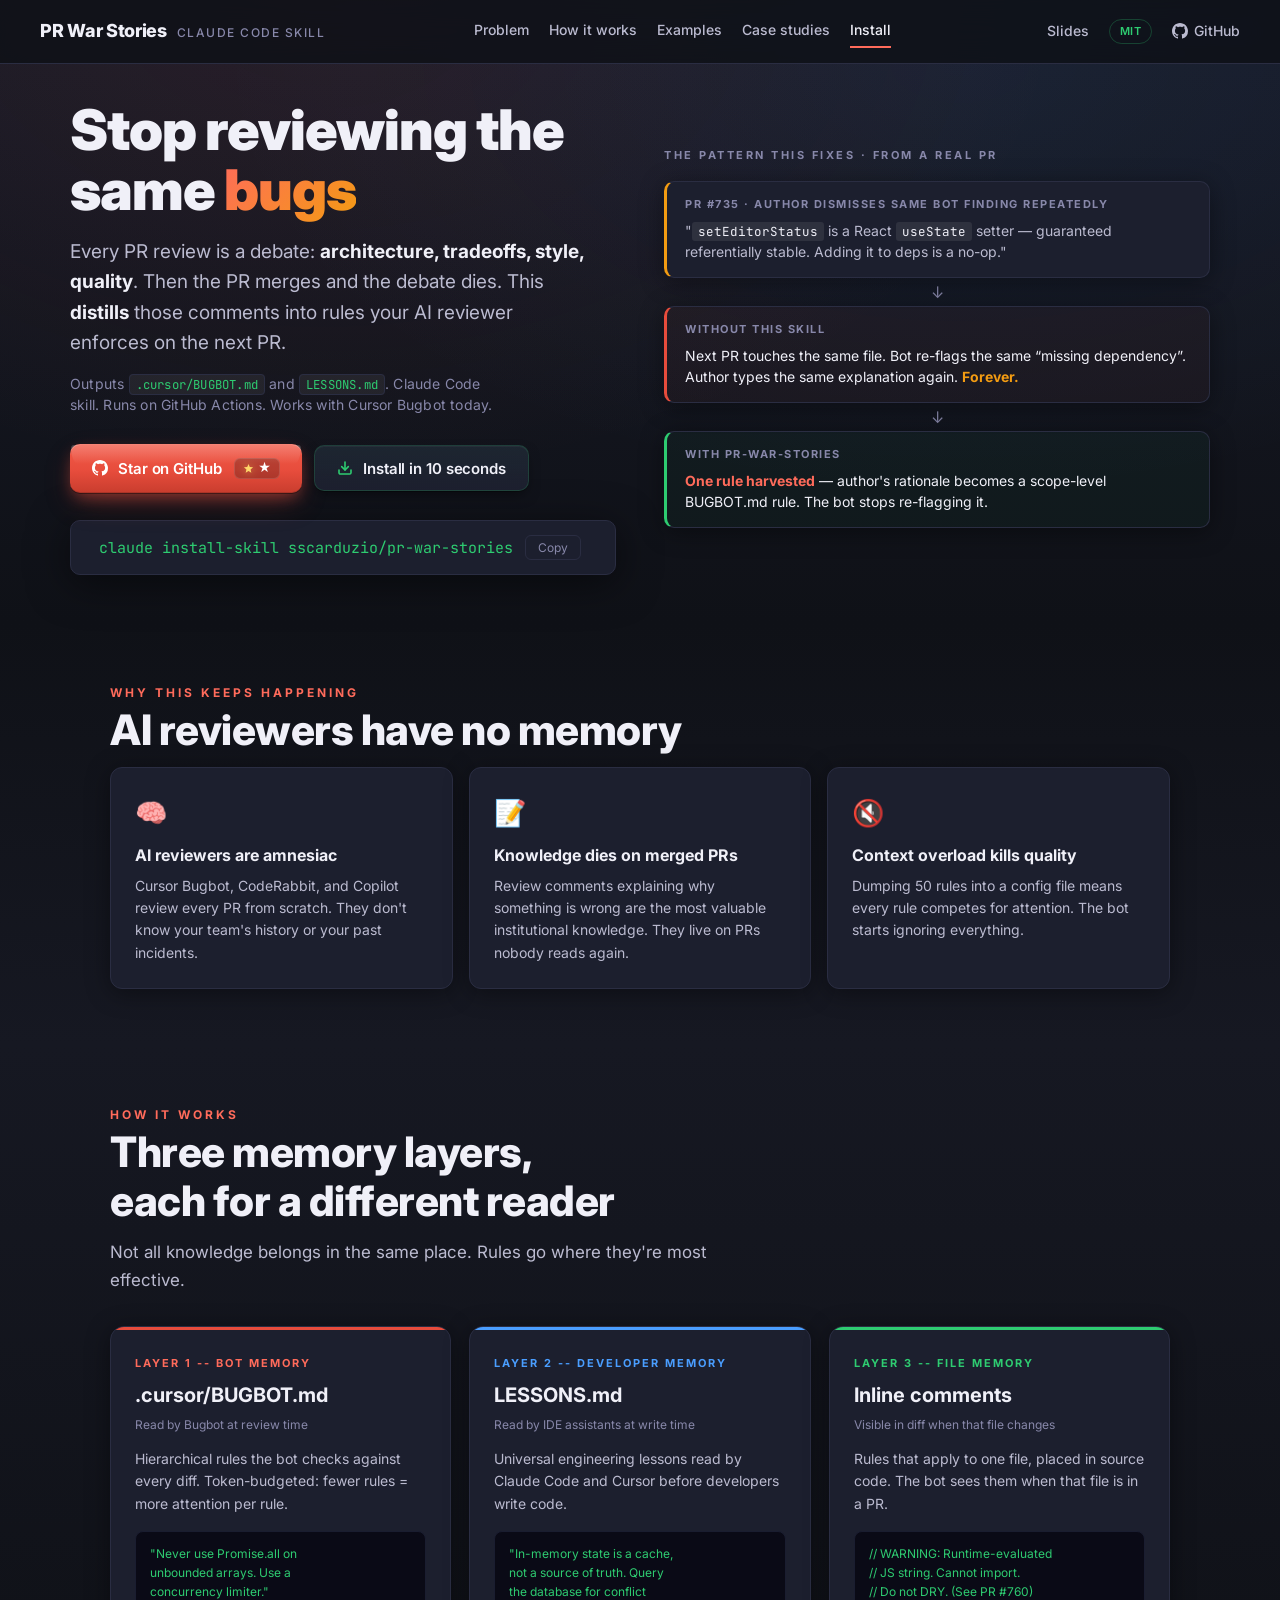
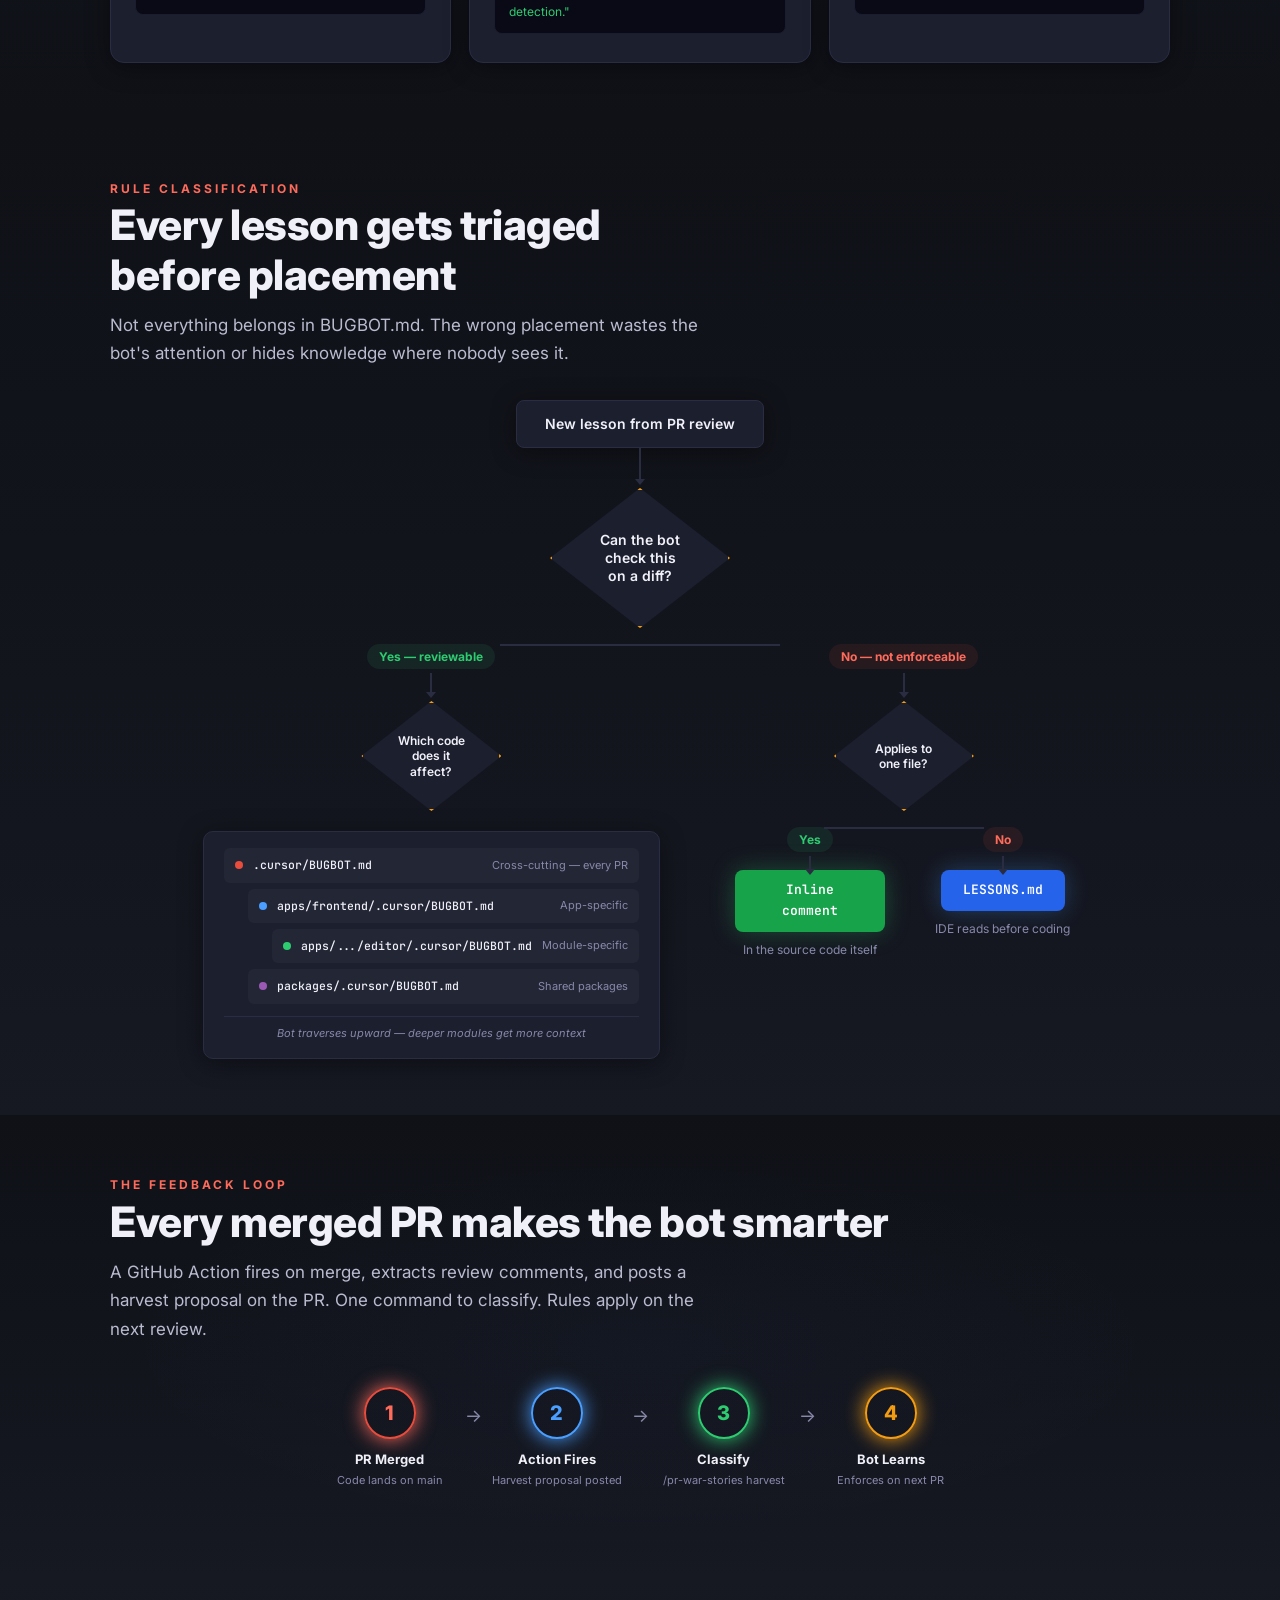
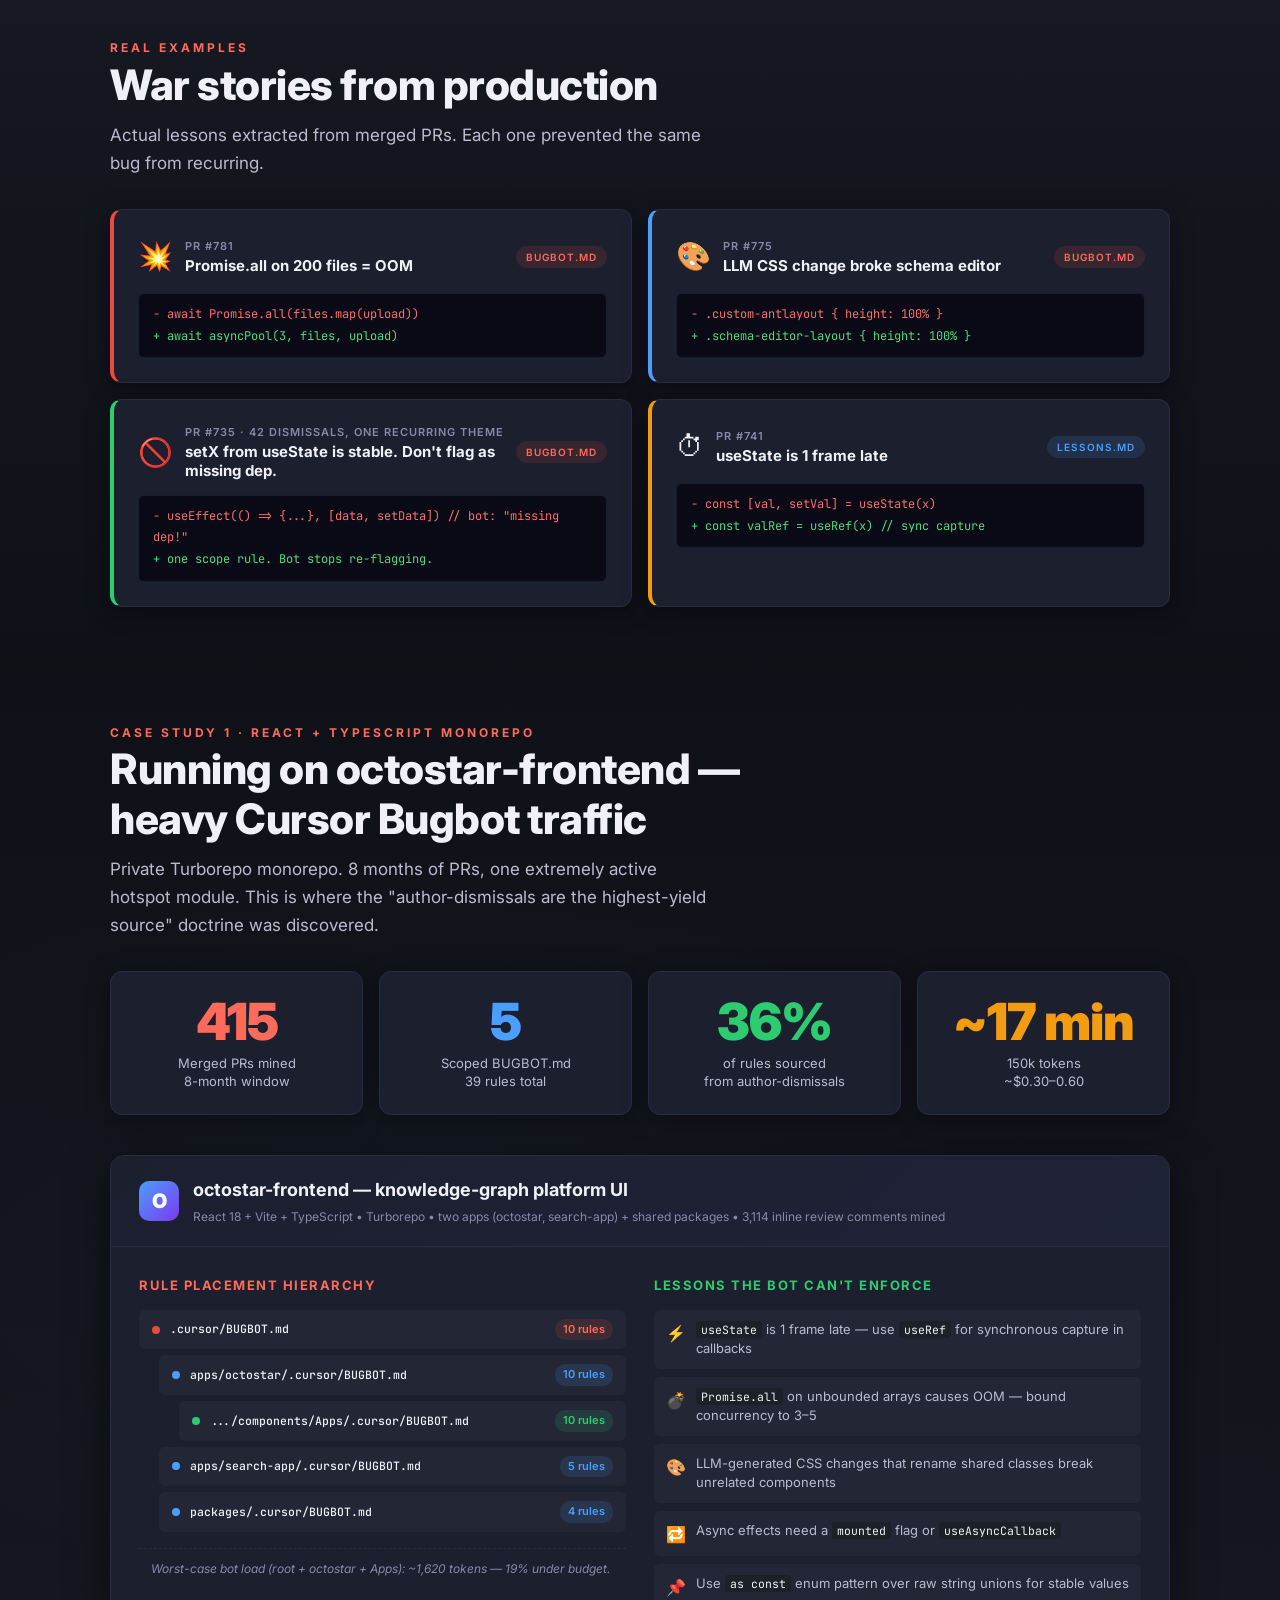
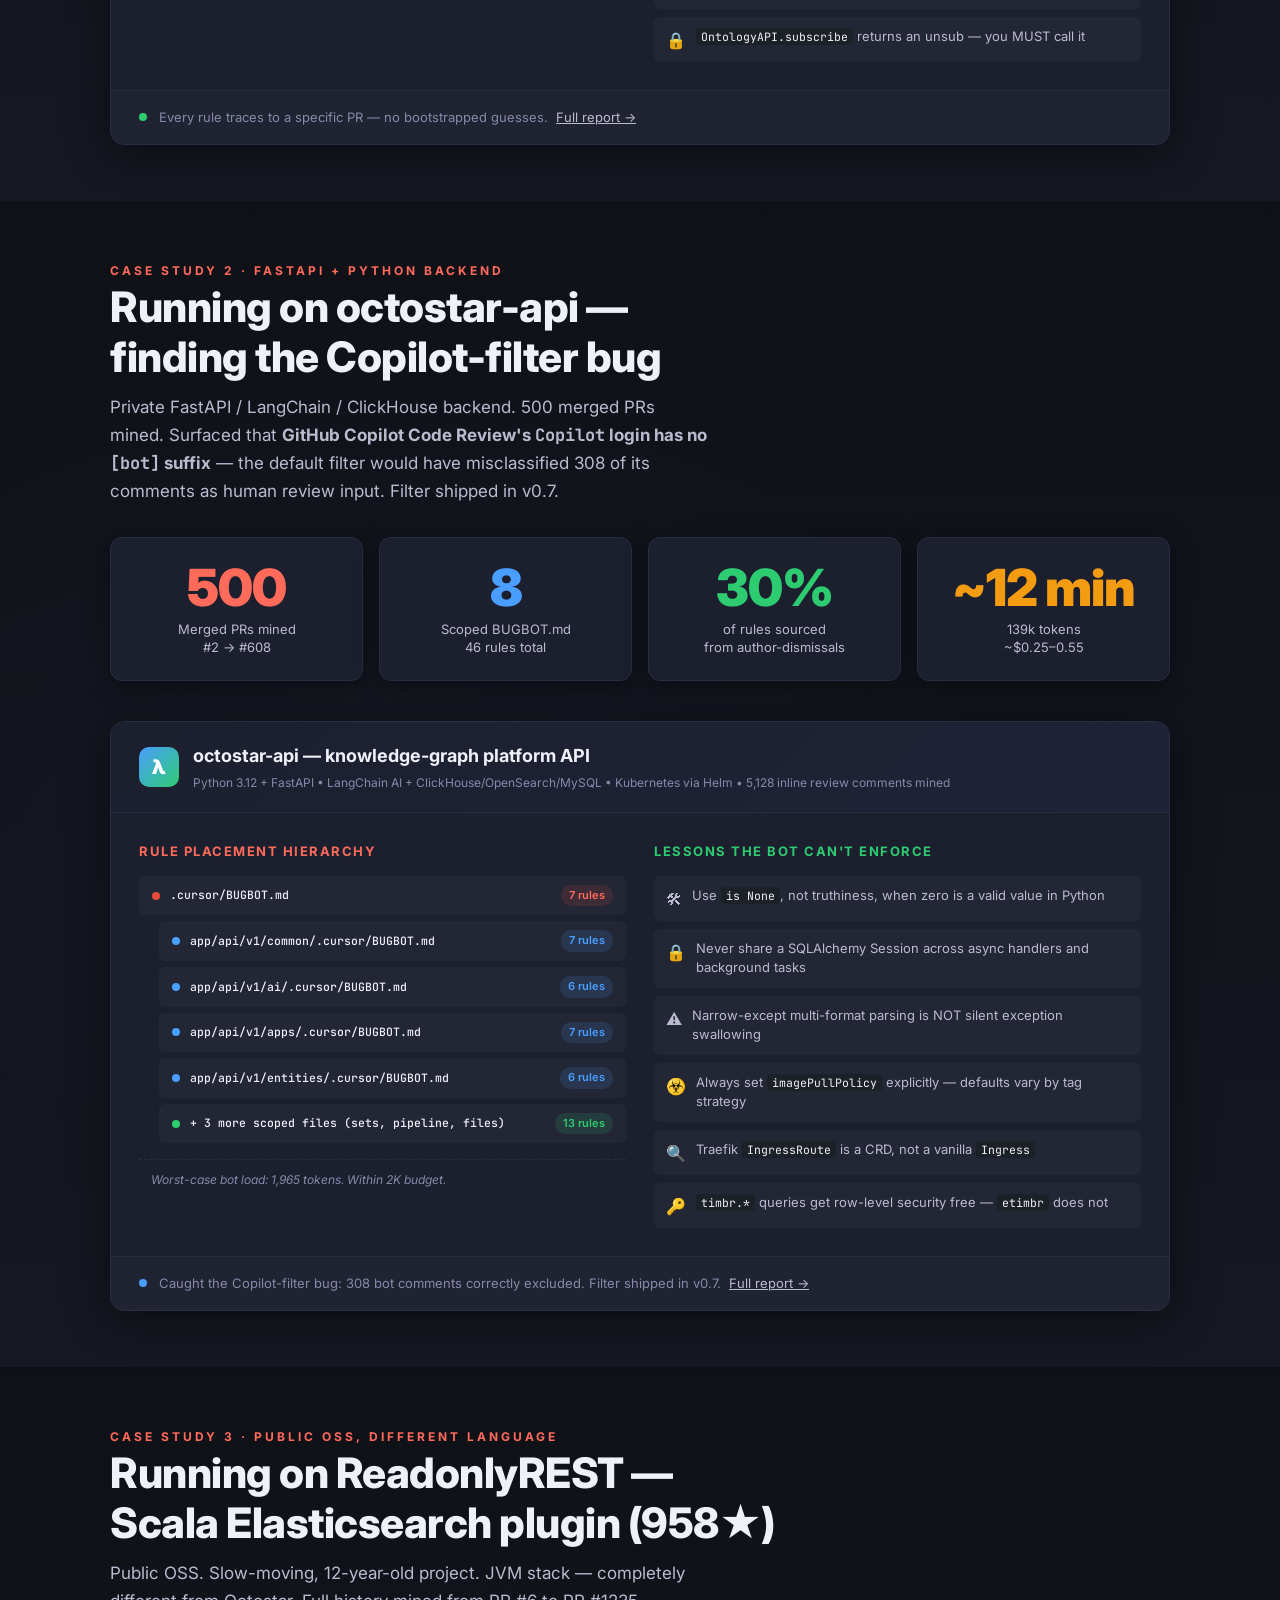
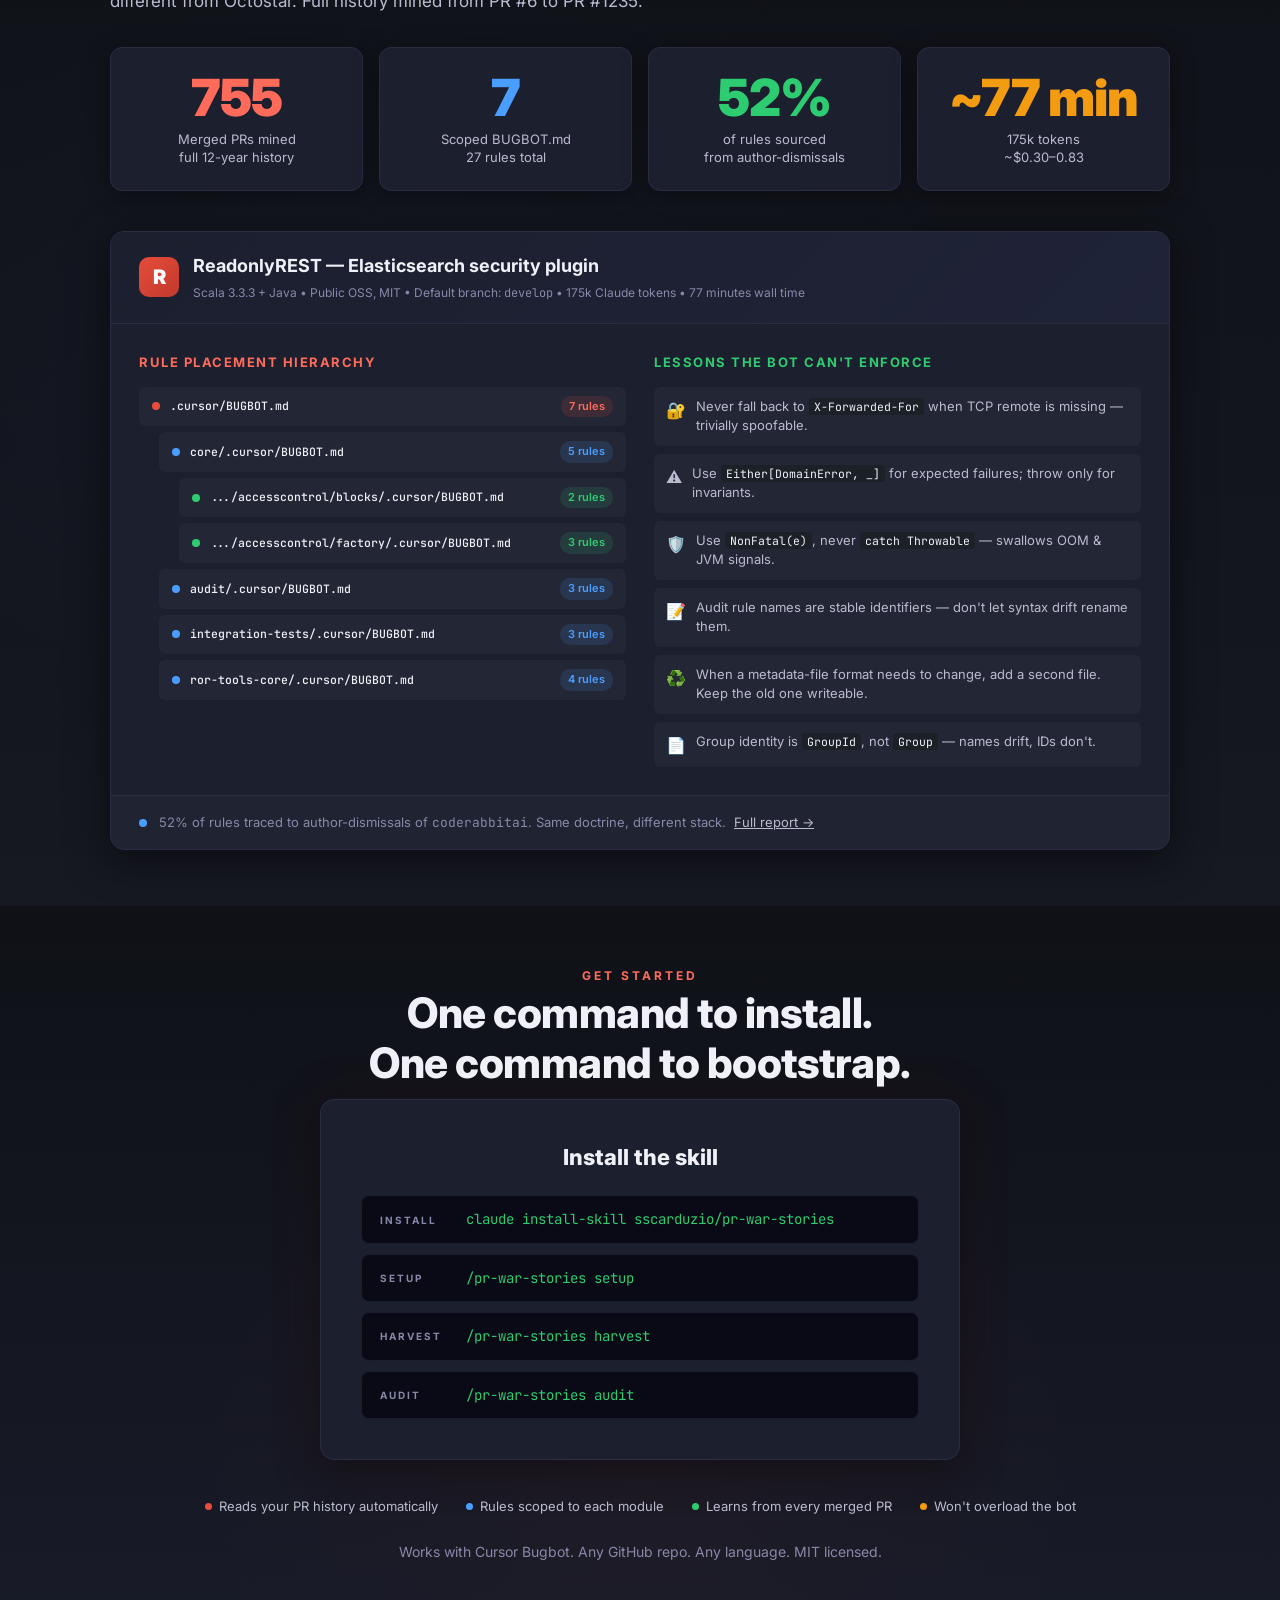
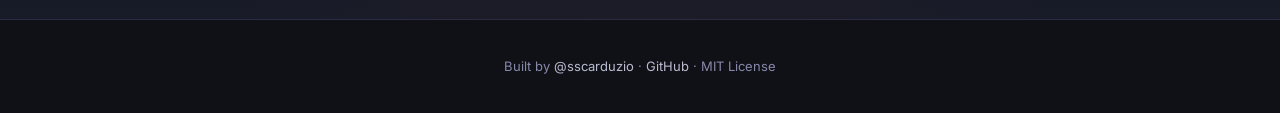
==== commit a306f403: "feat: uniform 3-repo case study with measured token costs Re-ran /pr-war-stories setup + harvest on " ====
--- a/docs/index.html
+++ b/docs/index.html
@@ -307,29 +307,29 @@
   </div>
 </section>
 
-<!-- CASE STUDY -->
+<!-- CASE STUDY 1 — octostar-frontend -->
 <section class="casestudy-section" id="case-studies">
   <div class="container">
-    <span class="section-label">Production case study</span>
-    <h2 class="section-title">Running on Octostar &mdash;<br>React frontend + Python API</h2>
-    <p class="section-desc">Two production repos. 759 merged PRs mined across 8 months. Here's what the skill extracted and where it placed each rule.</p>
+    <span class="section-label">Case study 1 &middot; React + TypeScript monorepo</span>
+    <h2 class="section-title">Running on octostar-frontend &mdash;<br>heavy Cursor Bugbot traffic</h2>
+    <p class="section-desc">Private Turborepo monorepo. 8 months of PRs, one extremely active hotspot module. This is where the "author-dismissals are the highest-yield source" doctrine was discovered.</p>
 
     <div class="stats-bar">
       <div class="stat-tile">
-        <div class="big" style="color:var(--red-light)">759</div>
-        <div class="desc">Merged PRs mined<br>across 8 months</div>
-      </div>
-      <div class="stat-tile">
-        <div class="big" style="color:var(--blue)">11</div>
-        <div class="desc">Scoped BUGBOT.md<br>across 2 repos</div>
-      </div>
-      <div class="stat-tile">
-        <div class="big" style="color:var(--green)">19</div>
-        <div class="desc">Lessons in<br>LESSONS.md</div>
-      </div>
-      <div class="stat-tile">
-        <div class="big" style="color:var(--orange)">87</div>
-        <div class="desc">Rules extracted<br>frontend + backend</div>
+        <div class="big" style="color:var(--red-light)">415</div>
+        <div class="desc">Merged PRs mined<br>8-month window</div>
+      </div>
+      <div class="stat-tile">
+        <div class="big" style="color:var(--blue)">5</div>
+        <div class="desc">Scoped BUGBOT.md<br>39 rules total</div>
+      </div>
+      <div class="stat-tile">
+        <div class="big" style="color:var(--green)">36%</div>
+        <div class="desc">of rules sourced<br>from author-dismissals</div>
+      </div>
+      <div class="stat-tile">
+        <div class="big" style="color:var(--orange)">~17 min</div>
+        <div class="desc">150k tokens<br>~$0.30&ndash;0.60</div>
       </div>
     </div>
 
@@ -337,8 +337,8 @@
       <div class="case-header">
         <div class="logo-mark">O</div>
         <div>
-          <h3>Octostar &mdash; knowledge graph platform</h3>
-          <div class="case-meta">React 18 + Vite frontend &bull; Python FastAPI backend &bull; 2,000+ commits</div>
+          <h3>octostar-frontend &mdash; knowledge-graph platform UI</h3>
+          <div class="case-meta">React 18 + Vite + TypeScript &bull; Turborepo &bull; two apps (octostar, search-app) + shared packages &bull; 3,114 inline review comments mined</div>
         </div>
       </div>
 
@@ -349,33 +349,29 @@
             <div class="case-tree-row">
               <div class="dot" style="background:var(--red)"></div>
               <div class="file">.cursor/BUGBOT.md</div>
-              <div class="count red">25 rules</div>
+              <div class="count red">10 rules</div>
             </div>
             <div class="case-tree-row indent">
               <div class="dot" style="background:var(--blue)"></div>
               <div class="file">apps/octostar/.cursor/BUGBOT.md</div>
-              <div class="count blue">15 rules</div>
+              <div class="count blue">10 rules</div>
             </div>
             <div class="case-tree-row indent-2">
               <div class="dot" style="background:var(--green)"></div>
-              <div class="file">.../Composer/.cursor/BUGBOT.md</div>
-              <div class="count green">8 rules</div>
-            </div>
-            <div class="case-tree-row indent-2">
-              <div class="dot" style="background:var(--green)"></div>
-              <div class="file">.../linkchart-nt/.cursor/BUGBOT.md</div>
-              <div class="count green">9 rules</div>
-            </div>
-            <div class="case-tree-row indent">
-              <div class="dot" style="background:var(--blue)"></div>
-              <div class="file">app/api/v1/common/.cursor/BUGBOT.md</div>
-              <div class="count blue">6 rules</div>
-            </div>
-            <div class="case-tree-row indent">
-              <div class="dot" style="background:var(--blue)"></div>
-              <div class="file">app/api/v1/entities/.cursor/BUGBOT.md</div>
-              <div class="count blue">7 rules</div>
-            </div>
+              <div class="file">.../components/Apps/.cursor/BUGBOT.md</div>
+              <div class="count green">10 rules</div>
+            </div>
+            <div class="case-tree-row indent">
+              <div class="dot" style="background:var(--blue)"></div>
+              <div class="file">apps/search-app/.cursor/BUGBOT.md</div>
+              <div class="count blue">5 rules</div>
+            </div>
+            <div class="case-tree-row indent">
+              <div class="dot" style="background:var(--blue)"></div>
+              <div class="file">packages/.cursor/BUGBOT.md</div>
+              <div class="count blue">4 rules</div>
+            </div>
+            <div class="case-tree-note">Worst-case bot load (root + octostar + Apps): ~1,620 tokens &mdash; 19% under budget.</div>
           </div>
         </div>
 
@@ -388,7 +384,115 @@
             </div>
             <div class="case-lesson">
               <span class="icon">&#128163;</span>
-              <span><code>Promise.all</code> on unbounded arrays causes OOM &mdash; always limit concurrency to 3&ndash;5</span>
+              <span><code>Promise.all</code> on unbounded arrays causes OOM &mdash; bound concurrency to 3&ndash;5</span>
+            </div>
+            <div class="case-lesson">
+              <span class="icon">&#127912;</span>
+              <span>LLM-generated CSS changes that rename shared classes break unrelated components</span>
+            </div>
+            <div class="case-lesson">
+              <span class="icon">&#128257;</span>
+              <span>Async effects need a <code>mounted</code> flag or <code>useAsyncCallback</code></span>
+            </div>
+            <div class="case-lesson">
+              <span class="icon">&#128204;</span>
+              <span>Use <code>as const</code> enum pattern over raw string unions for stable values</span>
+            </div>
+            <div class="case-lesson">
+              <span class="icon">&#128274;</span>
+              <span><code>OntologyAPI.subscribe</code> returns an unsub &mdash; you MUST call it</span>
+            </div>
+          </div>
+        </div>
+      </div>
+
+      <div class="case-footer">
+        <div class="pulse"></div>
+        <span>Every rule traces to a specific PR &mdash; no bootstrapped guesses. &nbsp;<a href="https://github.com/sscarduzio/pr-war-stories/tree/main/docs/case-studies/octostar-frontend" style="color:var(--text-secondary);text-decoration:underline">Full report &rarr;</a></span>
+      </div>
+    </div>
+  </div>
+</section>
+
+<!-- CASE STUDY 2 — octostar-api -->
+<section class="casestudy-section">
+  <div class="container">
+    <span class="section-label">Case study 2 &middot; FastAPI + Python backend</span>
+    <h2 class="section-title">Running on octostar-api &mdash;<br>finding the Copilot-filter bug</h2>
+    <p class="section-desc">Private FastAPI / LangChain / ClickHouse backend. 500 merged PRs mined. Surfaced that <strong>GitHub Copilot Code Review's <code>Copilot</code> login has no <code>[bot]</code> suffix</strong> &mdash; the default filter would have misclassified 308 of its comments as human review input. Filter shipped in v0.7.</p>
+
+    <div class="stats-bar">
+      <div class="stat-tile">
+        <div class="big" style="color:var(--red-light)">500</div>
+        <div class="desc">Merged PRs mined<br>#2 &rarr; #608</div>
+      </div>
+      <div class="stat-tile">
+        <div class="big" style="color:var(--blue)">8</div>
+        <div class="desc">Scoped BUGBOT.md<br>46 rules total</div>
+      </div>
+      <div class="stat-tile">
+        <div class="big" style="color:var(--green)">30%</div>
+        <div class="desc">of rules sourced<br>from author-dismissals</div>
+      </div>
+      <div class="stat-tile">
+        <div class="big" style="color:var(--orange)">~12 min</div>
+        <div class="desc">139k tokens<br>~$0.25&ndash;0.55</div>
+      </div>
+    </div>
+
+    <div class="case-card">
+      <div class="case-header">
+        <div class="logo-mark" style="background:linear-gradient(135deg,#4a9eff,#2ecc71)">&#955;</div>
+        <div>
+          <h3>octostar-api &mdash; knowledge-graph platform API</h3>
+          <div class="case-meta">Python 3.12 + FastAPI &bull; LangChain AI + ClickHouse/OpenSearch/MySQL &bull; Kubernetes via Helm &bull; 5,128 inline review comments mined</div>
+        </div>
+      </div>
+
+      <div class="case-body">
+        <div class="case-col">
+          <h4 class="red">Rule placement hierarchy</h4>
+          <div class="case-tree">
+            <div class="case-tree-row">
+              <div class="dot" style="background:var(--red)"></div>
+              <div class="file">.cursor/BUGBOT.md</div>
+              <div class="count red">7 rules</div>
+            </div>
+            <div class="case-tree-row indent">
+              <div class="dot" style="background:var(--blue)"></div>
+              <div class="file">app/api/v1/common/.cursor/BUGBOT.md</div>
+              <div class="count blue">7 rules</div>
+            </div>
+            <div class="case-tree-row indent">
+              <div class="dot" style="background:var(--blue)"></div>
+              <div class="file">app/api/v1/ai/.cursor/BUGBOT.md</div>
+              <div class="count blue">6 rules</div>
+            </div>
+            <div class="case-tree-row indent">
+              <div class="dot" style="background:var(--blue)"></div>
+              <div class="file">app/api/v1/apps/.cursor/BUGBOT.md</div>
+              <div class="count blue">7 rules</div>
+            </div>
+            <div class="case-tree-row indent">
+              <div class="dot" style="background:var(--blue)"></div>
+              <div class="file">app/api/v1/entities/.cursor/BUGBOT.md</div>
+              <div class="count blue">6 rules</div>
+            </div>
+            <div class="case-tree-row indent">
+              <div class="dot" style="background:var(--green)"></div>
+              <div class="file">+ 3 more scoped files (sets, pipeline, files)</div>
+              <div class="count green">13 rules</div>
+            </div>
+            <div class="case-tree-note">Worst-case bot load: 1,965 tokens. Within 2K budget.</div>
+          </div>
+        </div>
+
+        <div class="case-col">
+          <h4 class="green">Lessons the bot can't enforce</h4>
+          <div class="case-lessons">
+            <div class="case-lesson">
+              <span class="icon">&#128736;</span>
+              <span>Use <code>is None</code>, not truthiness, when zero is a valid value in Python</span>
             </div>
             <div class="case-lesson">
               <span class="icon">&#128274;</span>
@@ -396,51 +500,55 @@
             </div>
             <div class="case-lesson">
               <span class="icon">&#9888;&#65039;</span>
-              <span><code>[].every(fn)</code> returns <code>true</code> &mdash; vacuous truth. Guard with a length check.</span>
-            </div>
-            <div class="case-lesson">
-              <span class="icon">&#127912;</span>
-              <span>LLM-generated CSS changes that rename shared classes break unrelated components</span>
-            </div>
-            <div class="case-lesson">
-              <span class="icon">&#128736;</span>
-              <span>Use <code>is None</code>, not truthiness, when zero is a valid value in Python</span>
+              <span>Narrow-except multi-format parsing is NOT silent exception swallowing</span>
+            </div>
+            <div class="case-lesson">
+              <span class="icon">&#9763;&#65039;</span>
+              <span>Always set <code>imagePullPolicy</code> explicitly &mdash; defaults vary by tag strategy</span>
+            </div>
+            <div class="case-lesson">
+              <span class="icon">&#128269;</span>
+              <span>Traefik <code>IngressRoute</code> is a CRD, not a vanilla <code>Ingress</code></span>
+            </div>
+            <div class="case-lesson">
+              <span class="icon">&#128273;</span>
+              <span><code>timbr.*</code> queries get row-level security free &mdash; <code>etimbr</code> does not</span>
             </div>
           </div>
         </div>
       </div>
 
       <div class="case-footer">
-        <div class="pulse"></div>
-        <span>Rules are active on every Cursor Bugbot review &mdash; new PRs add more automatically</span>
-      </div>
-    </div>
-  </div>
-</section>
-
-<!-- SECOND CASE STUDY — ReadonlyREST -->
+        <div class="pulse" style="background:var(--blue)"></div>
+        <span>Caught the Copilot-filter bug: 308 bot comments correctly excluded. Filter shipped in v0.7. &nbsp;<a href="https://github.com/sscarduzio/pr-war-stories/tree/main/docs/case-studies/octostar-api" style="color:var(--text-secondary);text-decoration:underline">Full report &rarr;</a></span>
+      </div>
+    </div>
+  </div>
+</section>
+
+<!-- CASE STUDY 3 — ReadonlyREST -->
 <section class="casestudy-section">
   <div class="container">
-    <span class="section-label">Second case study &middot; independent OSS, different stack</span>
+    <span class="section-label">Case study 3 &middot; public OSS, different language</span>
     <h2 class="section-title">Running on ReadonlyREST &mdash;<br>Scala Elasticsearch plugin (958&starf;)</h2>
     <p class="section-desc">Public OSS. Slow-moving, 12-year-old project. JVM stack &mdash; completely different from Octostar. Full history mined from PR #6 to PR #1235.</p>
 
     <div class="stats-bar">
       <div class="stat-tile">
         <div class="big" style="color:var(--red-light)">755</div>
-        <div class="desc">Merged PRs mined<br>PR #6 &rarr; #1235</div>
+        <div class="desc">Merged PRs mined<br>full 12-year history</div>
       </div>
       <div class="stat-tile">
         <div class="big" style="color:var(--blue)">7</div>
-        <div class="desc">Scoped BUGBOT.md<br>across 1 repo</div>
-      </div>
-      <div class="stat-tile">
-        <div class="big" style="color:var(--green)">7</div>
-        <div class="desc">Lessons in<br>LESSONS.md</div>
-      </div>
-      <div class="stat-tile">
-        <div class="big" style="color:var(--orange)">$0.30&ndash;0.83</div>
-        <div class="desc">Claude tokens<br>one-shot setup + harvest</div>
+        <div class="desc">Scoped BUGBOT.md<br>27 rules total</div>
+      </div>
+      <div class="stat-tile">
+        <div class="big" style="color:var(--green)">52%</div>
+        <div class="desc">of rules sourced<br>from author-dismissals</div>
+      </div>
+      <div class="stat-tile">
+        <div class="big" style="color:var(--orange)">~77 min</div>
+        <div class="desc">175k tokens<br>~$0.30&ndash;0.83</div>
       </div>
     </div>
 
--- a/docs/css/casestudy.css
+++ b/docs/css/casestudy.css
@@ -162,6 +162,16 @@
 .case-tree-row.indent { margin-left: 20px; }
 .case-tree-row.indent-2 { margin-left: 40px; }
 
+.case-tree-note {
+  margin-top: 10px;
+  padding: 8px 12px;
+  font-size: 12px;
+  color: var(--text-dim);
+  font-style: italic;
+  border-top: 1px dashed var(--border);
+  padding-top: 10px;
+}
+
 .case-lessons {
   display: flex;
   flex-direction: column;
